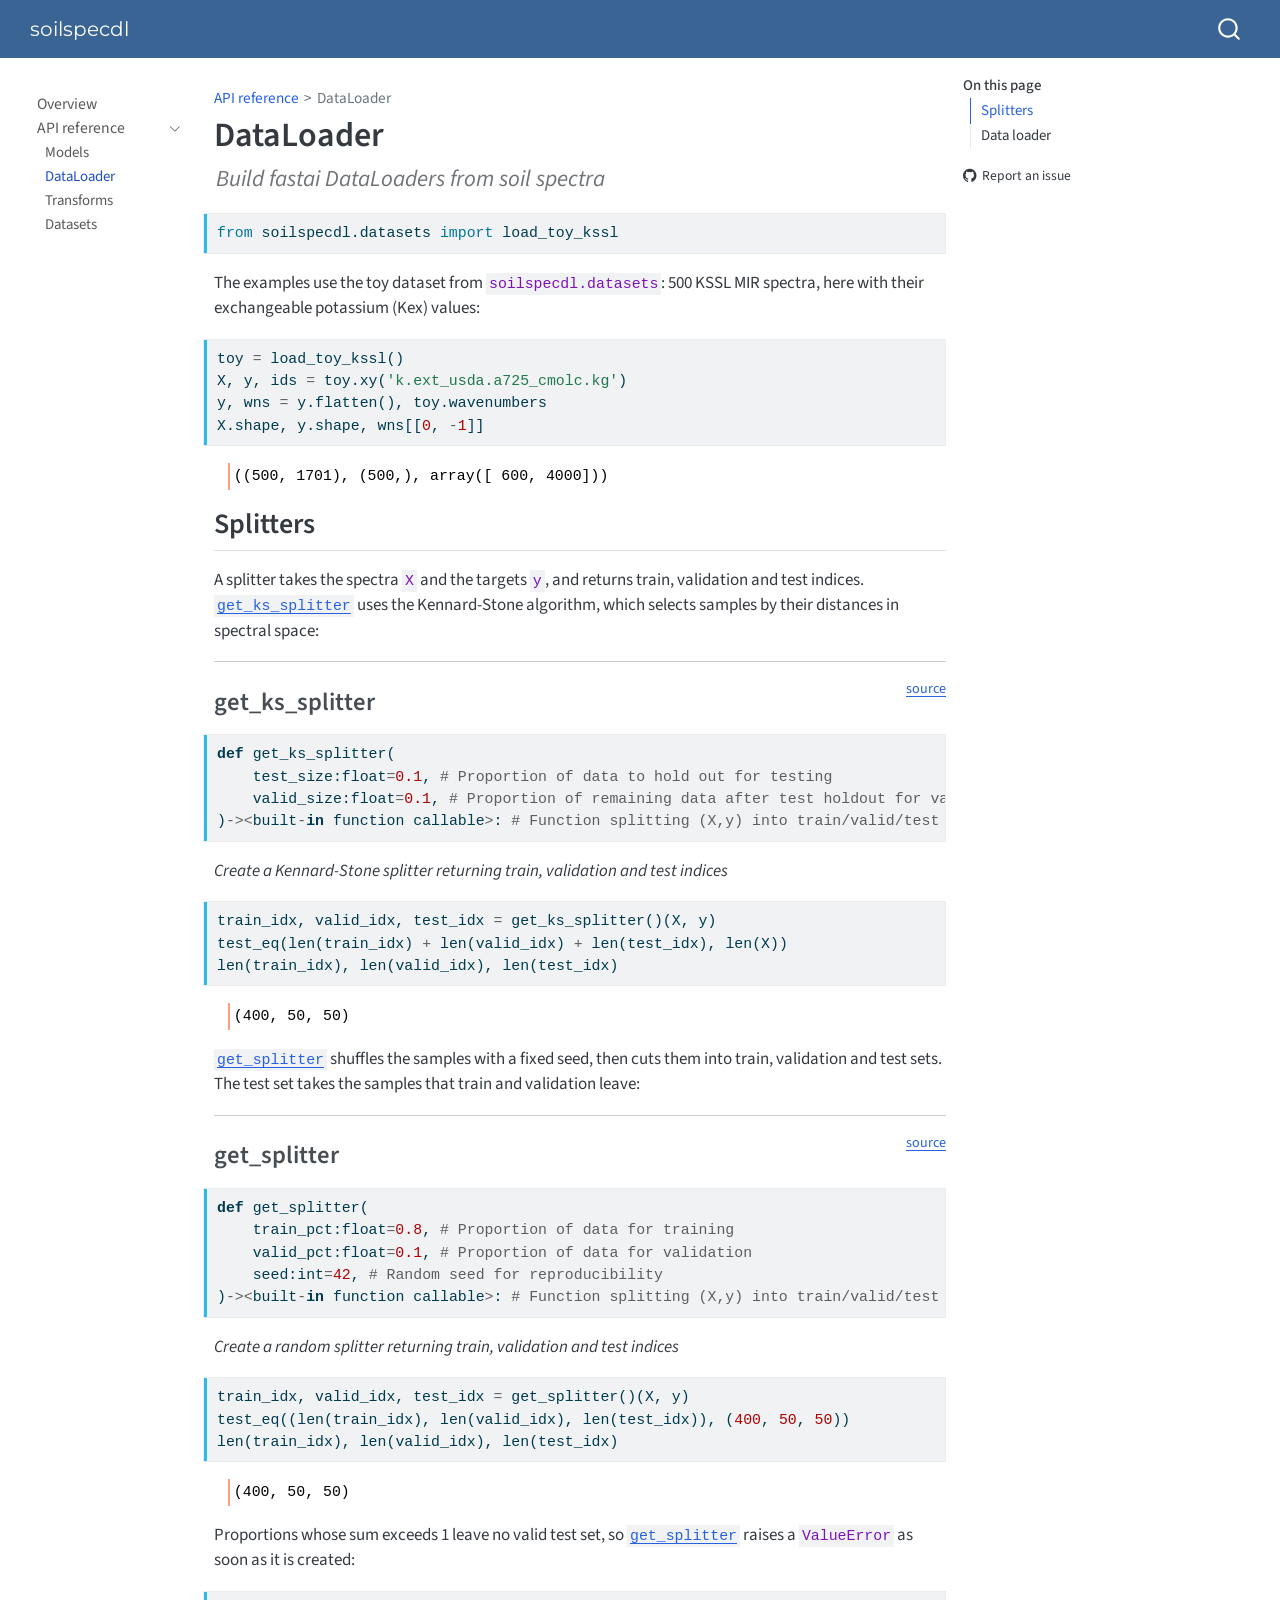
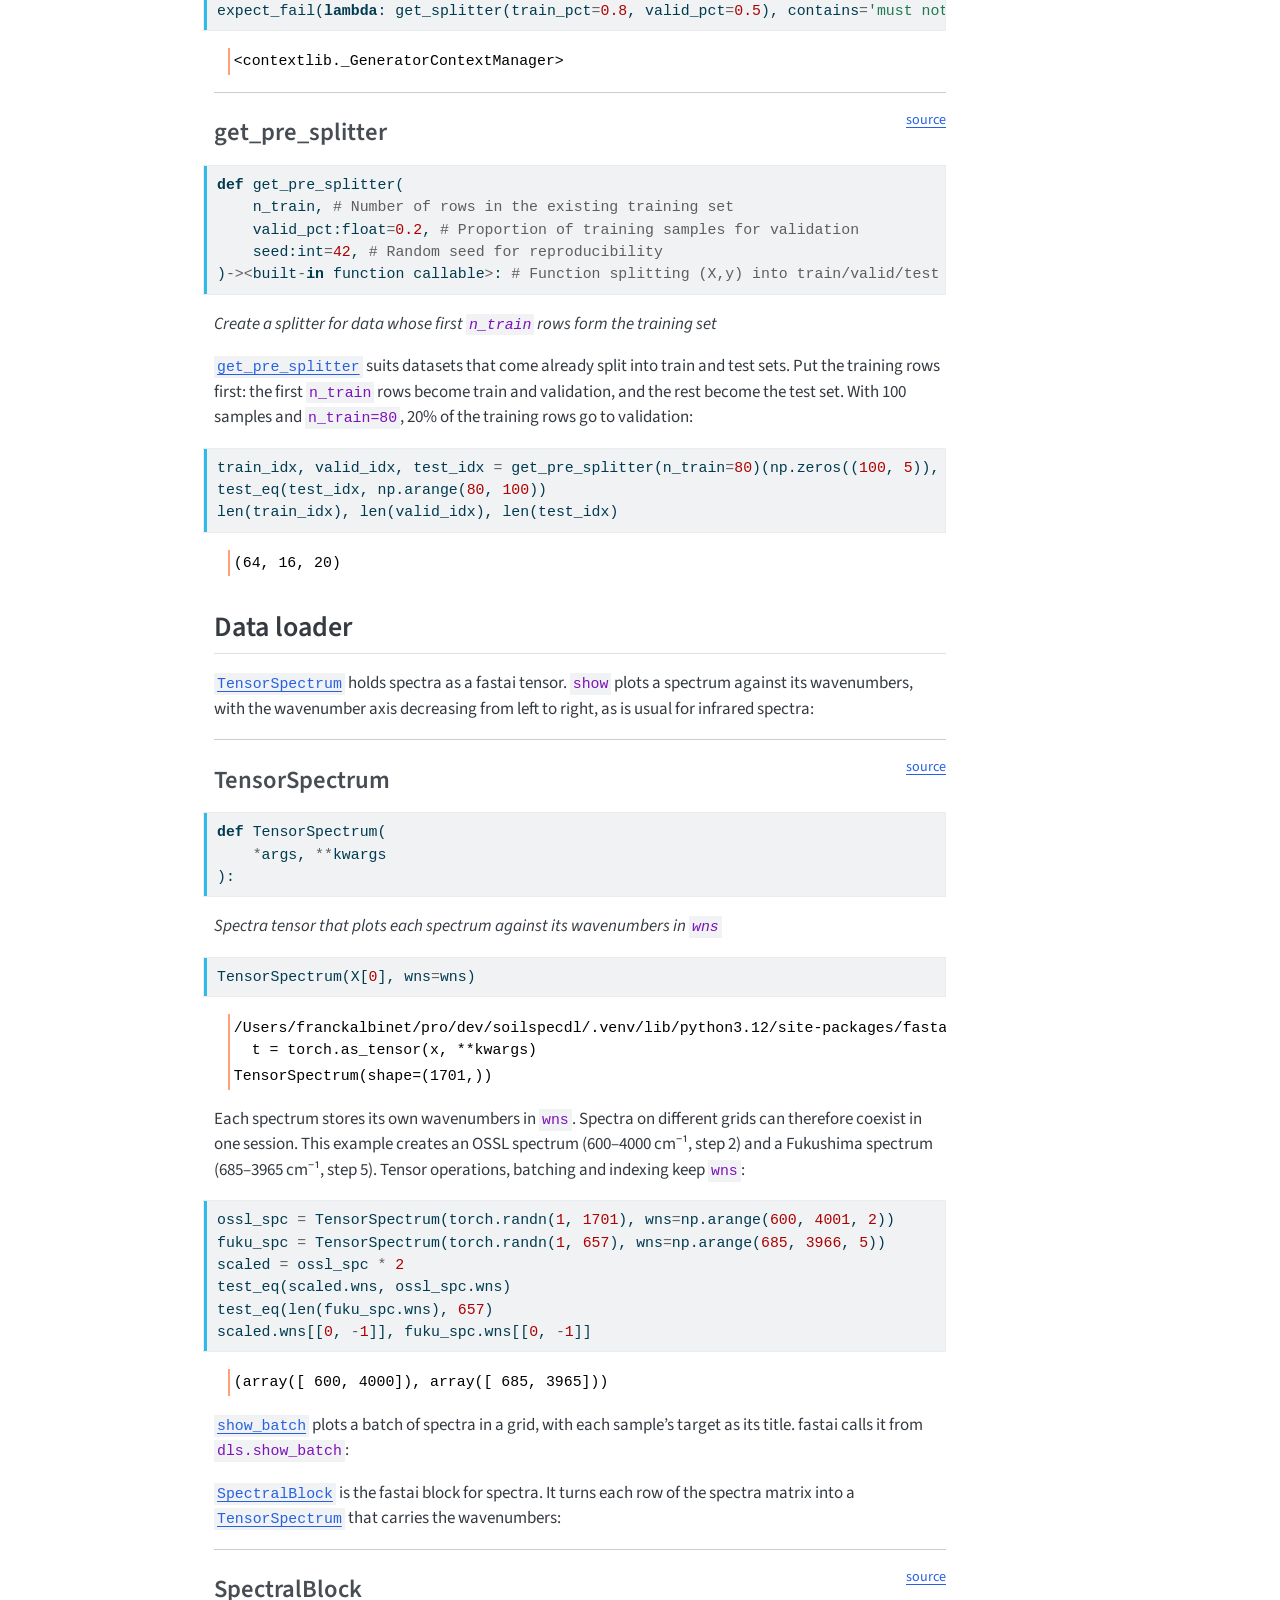
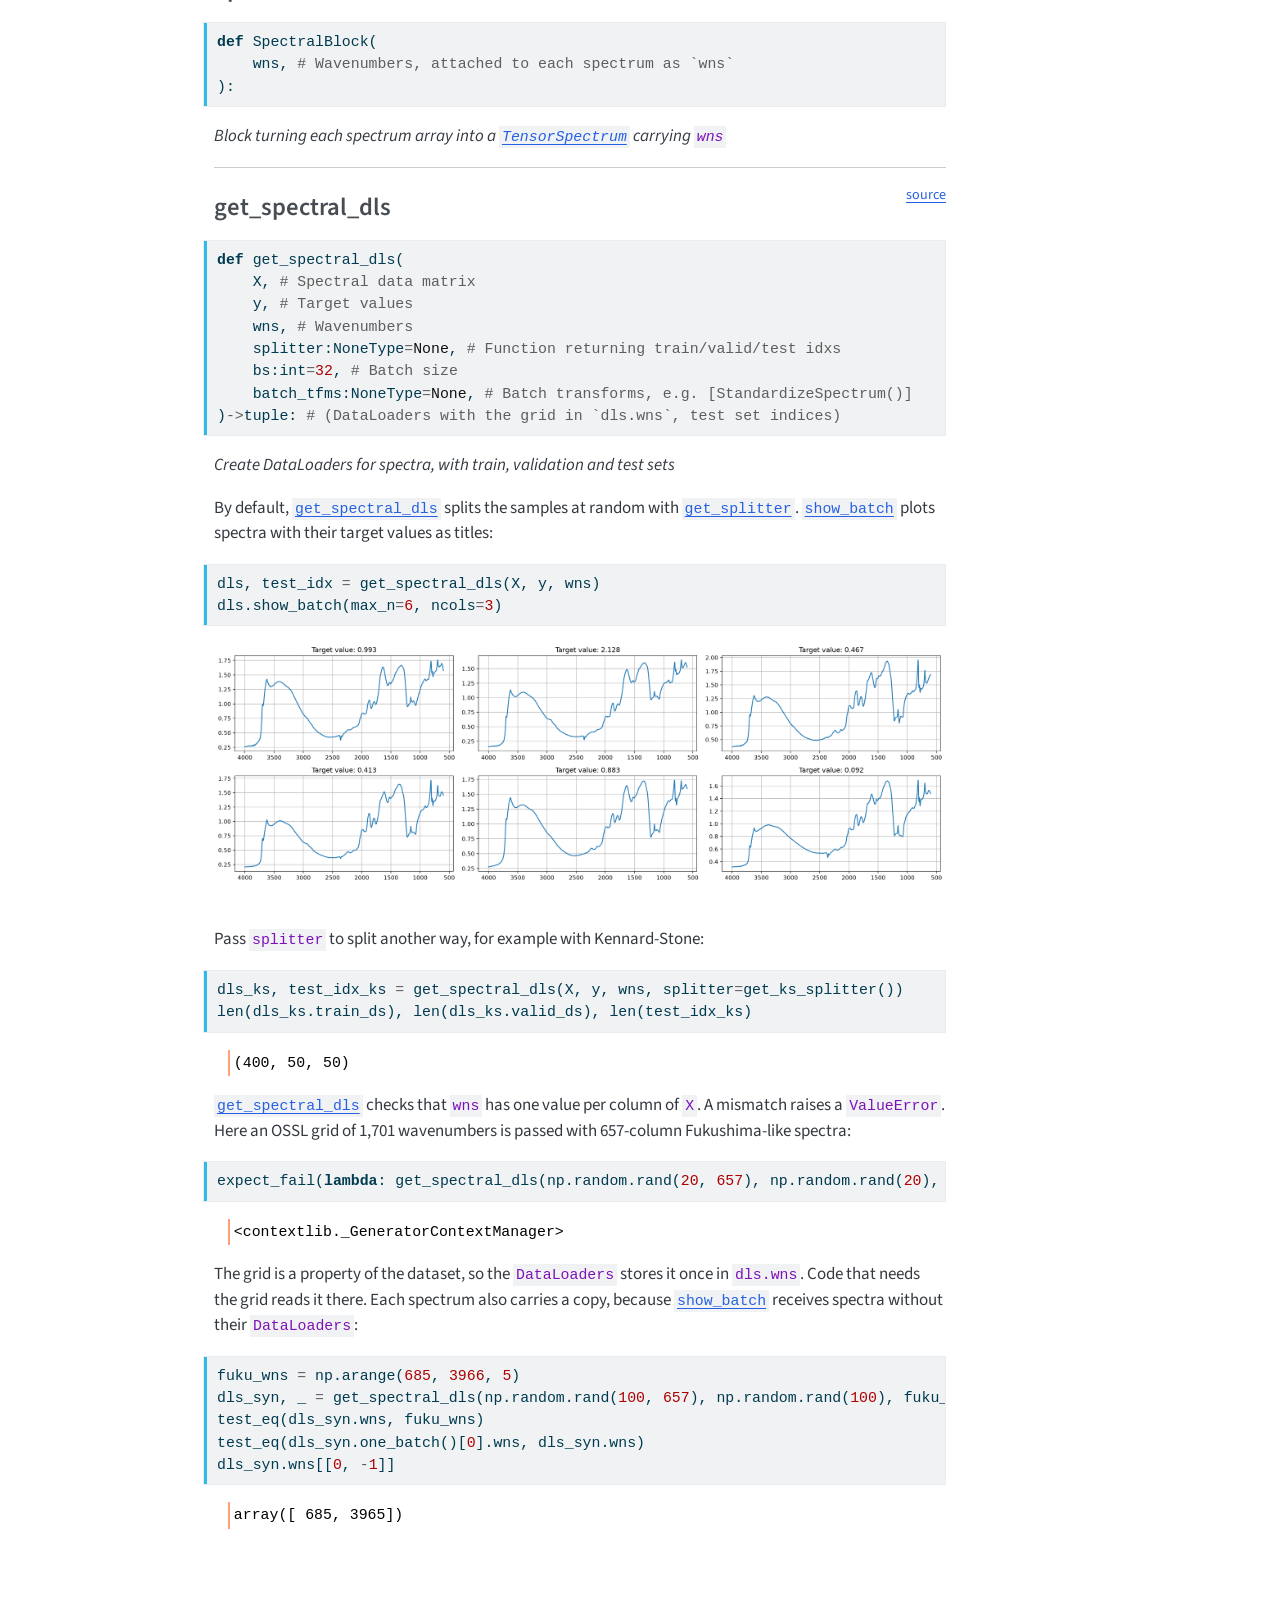
==== dataloader.html @ f3a17e27 "deploy: b15bf90da87a741c156c174c101954d7b5035fcc" ====
<!DOCTYPE html>
<html xmlns="http://www.w3.org/1999/xhtml" lang="en" xml:lang="en"><head>

<meta charset="utf-8">
<meta name="generator" content="quarto-1.10.18">

<meta name="viewport" content="width=device-width, initial-scale=1.0, user-scalable=yes">

<meta name="description" content="Build fastai DataLoaders from soil spectra">

<title>DataLoader – soilspecdl</title>
<style>
/* Default styles provided by pandoc.
** See https://pandoc.org/MANUAL.html#variables-for-html for config info.
*/
span.smallcaps{font-variant: small-caps;}
div.columns{display: flex; gap: 1.5em;}
div.column{flex: auto;}
@media screen {
div.columns{gap: min(4vw, 1.5em);}
div.column{overflow-x: auto;}
}
div.hanging-indent{margin-left: 1.5em; text-indent: -1.5em;}
ul.task-list{list-style: none;}
ul.task-list li input[type="checkbox"] {
  width: 0.8em;
  margin: 0 0.8em 0.2em -1em; /* quarto-specific, see https://github.com/quarto-dev/quarto-cli/issues/4556 */ 
  vertical-align: middle;
}
/* CSS for syntax highlighting */
html { -webkit-text-size-adjust: 100%; }
pre > code.sourceCode { white-space: pre; position: relative; }
pre > code.sourceCode > span { display: inline-block; line-height: 1.25; }
pre > code.sourceCode > span:empty { height: 1.2em; }
.sourceCode { overflow: visible; }
code.sourceCode > span { color: inherit; text-decoration: inherit; }
div.sourceCode { margin: 1em 0; }
pre.sourceCode { margin: 0; }
@media screen {
div.sourceCode { overflow: auto; }
}
@media print {
pre > code.sourceCode { white-space: pre-wrap; }
pre > code.sourceCode > span { text-indent: -5em; padding-left: 5em; }
}
pre.numberSource code
  { counter-reset: source-line 0; }
pre.numberSource code > span
  { position: relative; left: -4em; counter-increment: source-line; }
pre.numberSource code > span > a:first-child::before
  { content: counter(source-line);
    position: relative; left: -1em; text-align: right; vertical-align: baseline;
    border: none; display: inline-block;
    -webkit-touch-callout: none; -webkit-user-select: none;
    -khtml-user-select: none; -moz-user-select: none;
    -ms-user-select: none; user-select: none;
    padding: 0 4px; width: 4em;
  }
pre.numberSource { margin-left: 3em;  padding-left: 4px; }
div.sourceCode
  {   }
@media screen {
pre > code.sourceCode > span > a:first-child::before { text-decoration: underline; }
}
</style>


<script src="site_libs/quarto-nav/quarto-nav.js"></script>
<script src="site_libs/quarto-nav/headroom.min.js"></script>
<script src="site_libs/clipboard/clipboard.min.js"></script>
<script src="site_libs/quarto-search/autocomplete.umd.js"></script>
<script src="site_libs/quarto-search/fuse.min.js"></script>
<script src="site_libs/quarto-search/quarto-search.js"></script>
<meta name="quarto:offset" content="./">
<script src="site_libs/quarto-html/quarto.js" type="module"></script>
<script src="site_libs/quarto-html/tabsets/tabsets.js" type="module"></script>
<script src="site_libs/quarto-html/popper.min.js"></script>
<script src="site_libs/quarto-html/tippy.umd.min.js"></script>
<script src="site_libs/quarto-html/anchor.min.js"></script>
<link href="site_libs/quarto-html/tippy.css" rel="stylesheet">
<link href="site_libs/quarto-html/quarto-syntax-highlighting-64a204ab8560d761af7679ceaba22944.css" rel="stylesheet" id="quarto-text-highlighting-styles">
<script src="site_libs/bootstrap/bootstrap.min.js"></script>
<link href="site_libs/bootstrap/bootstrap-icons.css" rel="stylesheet">
<link href="site_libs/bootstrap/bootstrap-cbed26e0df856eae0d97ab8ae9893fbb.min.css" rel="stylesheet" append-hash="true" id="quarto-bootstrap" data-mode="light">
<script id="quarto-search-options" type="application/json">{
  "location": "navbar",
  "copy-button": false,
  "collapse-after": 3,
  "panel-placement": "end",
  "type": "overlay",
  "limit": 50,
  "keyboard-shortcut": [
    "f",
    "/",
    "s"
  ],
  "show-item-context": false,
  "language": {
    "search-no-results-text": "No results",
    "search-matching-documents-text": "matching documents",
    "search-copy-link-title": "Copy link to search",
    "search-hide-matches-text": "Hide additional matches",
    "search-more-match-text": "more match in this document",
    "search-more-matches-text": "more matches in this document",
    "search-clear-button-title": "Clear",
    "search-text-placeholder": "",
    "search-detached-cancel-button-title": "Cancel",
    "search-submit-button-title": "Submit",
    "search-label": "Search"
  }
}</script>


<link rel="stylesheet" href="styles.css">
<meta property="og:title" content="DataLoader – soilspecdl">
<meta property="og:description" content="Build fastai DataLoaders from soil spectra">
<meta property="og:image" content="https://franckalbinet.github.io/soilspecdl/01_dataloader_files/figure-html/cell-17-output-1.png">
<meta property="og:site_name" content="soilspecdl">
<meta property="og:image:height" content="1179">
<meta property="og:image:width" content="3576">
<meta name="twitter:title" content="DataLoader – soilspecdl">
<meta name="twitter:description" content="Build fastai DataLoaders from soil spectra">
<meta name="twitter:image" content="https://franckalbinet.github.io/soilspecdl/01_dataloader_files/figure-html/cell-17-output-1.png">
<meta name="twitter:image-height" content="1179">
<meta name="twitter:image-width" content="3576">
<meta name="twitter:card" content="summary_large_image">
</head>

<body class="nav-sidebar floating nav-fixed quarto-light">

<div id="quarto-search-results"></div>
  <header id="quarto-header" class="headroom fixed-top">
    <nav class="navbar navbar-expand-lg " data-bs-theme="dark">
      <div class="navbar-container container-fluid">
      <div class="navbar-brand-container mx-auto">
    <a class="navbar-brand" href="./index.html">
    <span class="navbar-title">soilspecdl</span>
    </a>
  </div>
        <div class="quarto-navbar-tools tools-end">
</div>
          <div id="quarto-search" class="" title="Search"></div>
      </div> <!-- /container-fluid -->
    </nav>
  <nav class="quarto-secondary-nav">
    <div class="container-fluid d-flex">
      <button type="button" class="quarto-btn-toggle btn" data-bs-toggle="collapse" role="button" data-bs-target=".quarto-sidebar-collapse-item" aria-controls="quarto-sidebar" aria-expanded="false" aria-label="Toggle sidebar navigation" onclick="if (window.quartoToggleHeadroom) { window.quartoToggleHeadroom(); }">
        <i class="bi bi-layout-text-sidebar-reverse"></i>
      </button>
        <nav class="quarto-page-breadcrumbs" aria-label="breadcrumb"><ol class="breadcrumb"><li class="breadcrumb-item"><a href="./models.html">API reference</a></li><li class="breadcrumb-item"><a href="./dataloader.html">DataLoader</a></li></ol></nav>
        <a class="flex-grow-1" role="navigation" data-bs-toggle="collapse" data-bs-target=".quarto-sidebar-collapse-item" aria-controls="quarto-sidebar" aria-expanded="false" aria-label="Toggle sidebar navigation" onclick="if (window.quartoToggleHeadroom) { window.quartoToggleHeadroom(); }">      
        </a>
    </div>
  </nav>
</header>
<!-- content -->
<div id="quarto-content" class="quarto-container page-columns page-rows-contents page-layout-article page-navbar">
<!-- sidebar -->
  <nav id="quarto-sidebar" class="sidebar collapse collapse-horizontal quarto-sidebar-collapse-item sidebar-navigation floating overflow-auto">
    <div class="sidebar-menu-container"> 
    <ul class="list-unstyled mt-1">
        <li class="sidebar-item">
  <div class="sidebar-item-container"> 
  <a href="./index.html" class="sidebar-item-text sidebar-link">
 <span class="menu-text">Overview</span></a>
  </div>
</li>
        <li class="sidebar-item sidebar-item-section">
      <div class="sidebar-item-container"> 
            <a class="sidebar-item-text sidebar-link text-start" data-bs-toggle="collapse" data-bs-target="#quarto-sidebar-section-1" role="navigation" aria-expanded="true">
 <span class="menu-text">API reference</span></a>
          <a class="sidebar-item-toggle text-start" data-bs-toggle="collapse" data-bs-target="#quarto-sidebar-section-1" role="navigation" aria-expanded="true" aria-label="Toggle section">
            <i class="bi bi-chevron-right ms-2"></i>
          </a> 
      </div>
      <ul id="quarto-sidebar-section-1" class="collapse list-unstyled sidebar-section depth1 show">  
          <li class="sidebar-item">
  <div class="sidebar-item-container"> 
  <a href="./models.html" class="sidebar-item-text sidebar-link">
 <span class="menu-text">Models</span></a>
  </div>
</li>
          <li class="sidebar-item">
  <div class="sidebar-item-container"> 
  <a href="./dataloader.html" class="sidebar-item-text sidebar-link active">
 <span class="menu-text">DataLoader</span></a>
  </div>
</li>
          <li class="sidebar-item">
  <div class="sidebar-item-container"> 
  <a href="./transforms.html" class="sidebar-item-text sidebar-link">
 <span class="menu-text">Transforms</span></a>
  </div>
</li>
          <li class="sidebar-item">
  <div class="sidebar-item-container"> 
  <a href="./datasets.html" class="sidebar-item-text sidebar-link">
 <span class="menu-text">Datasets</span></a>
  </div>
</li>
      </ul>
  </li>
    </ul>
    </div>
</nav>
<div id="quarto-sidebar-glass" class="quarto-sidebar-collapse-item" data-bs-toggle="collapse" data-bs-target=".quarto-sidebar-collapse-item"></div>
<!-- margin-sidebar -->
    <div id="quarto-margin-sidebar" class="sidebar margin-sidebar">
        <nav id="TOC" role="doc-toc" class="toc-active">
    <h2 id="toc-title">On this page</h2>
   
  <ul>
  <li><a href="#splitters" id="toc-splitters" class="nav-link active" data-scroll-target="#splitters">Splitters</a></li>
  <li><a href="#data-loader" id="toc-data-loader" class="nav-link" data-scroll-target="#data-loader">Data loader</a></li>
  </ul>
<div class="toc-actions"><ul><li><a href="https://github.com/franckalbinet/soilspecdl/issues/new" class="toc-action"><i class="bi bi-github"></i>Report an issue</a></li></ul></div></nav>
    </div>
<!-- main -->
<main class="content" id="quarto-document-content">

<header id="title-block-header" class="quarto-title-block default"><nav class="quarto-page-breadcrumbs quarto-title-breadcrumbs d-none d-lg-block" aria-label="breadcrumb"><ol class="breadcrumb"><li class="breadcrumb-item"><a href="./models.html">API reference</a></li><li class="breadcrumb-item"><a href="./dataloader.html">DataLoader</a></li></ol></nav>
<div class="quarto-title">
<h1 class="title">DataLoader</h1>
</div>

<div>
  <div class="description">
    Build fastai DataLoaders from soil spectra
  </div>
</div>


<div class="quarto-title-meta">

    
  
    
  </div>
  


</header>


<!-- WARNING: THIS FILE WAS AUTOGENERATED! DO NOT EDIT! -->
<div id="b61fac99" class="cell" data-quarto-private-1="{&quot;key&quot;:&quot;execution&quot;,&quot;value&quot;:{&quot;iopub.execute_input&quot;:&quot;2026-10-02T19:47:17.245814+00:00&quot;,&quot;shell.execute_reply&quot;:&quot;2026-10-02T19:47:17.248089+00:00&quot;,&quot;total&quot;:0.0022783999999944626}}" data-execution_count="2">
<div class="code-copy-outer-scaffold"><div class="sourceCode cell-code" id="cb1"><pre class="sourceCode python code-with-copy"><code class="sourceCode python"><span id="cb1-1"><a href="#cb1-1" aria-hidden="true" tabindex="-1"></a><span class="im">from</span> soilspecdl.datasets <span class="im">import</span> load_toy_kssl</span></code></pre></div><button title="Copy to Clipboard" class="code-copy-button"><i class="bi"></i></button></div>
</div>
<p>The examples use the toy dataset from <code>soilspecdl.datasets</code>: 500 KSSL MIR spectra, here with their exchangeable potassium (Kex) values:</p>
<div id="8348a6ec" class="cell">
<div class="code-copy-outer-scaffold"><div class="sourceCode cell-code" id="cb2"><pre class="sourceCode python code-with-copy"><code class="sourceCode python"><span id="cb2-1"><a href="#cb2-1" aria-hidden="true" tabindex="-1"></a>toy <span class="op">=</span> load_toy_kssl()</span>
<span id="cb2-2"><a href="#cb2-2" aria-hidden="true" tabindex="-1"></a>X, y, ids <span class="op">=</span> toy.xy(<span class="st">'k.ext_usda.a725_cmolc.kg'</span>)</span>
<span id="cb2-3"><a href="#cb2-3" aria-hidden="true" tabindex="-1"></a>y, wns <span class="op">=</span> y.flatten(), toy.wavenumbers</span>
<span id="cb2-4"><a href="#cb2-4" aria-hidden="true" tabindex="-1"></a>X.shape, y.shape, wns[[<span class="dv">0</span>, <span class="op">-</span><span class="dv">1</span>]]</span></code></pre></div><button title="Copy to Clipboard" class="code-copy-button"><i class="bi"></i></button></div>
<div class="cell-output cell-output-display">
<pre><code>((500, 1701), (500,), array([ 600, 4000]))</code></pre>
</div>
</div>
<section id="splitters" class="level2">
<h2 class="anchored" data-anchor-id="splitters">Splitters</h2>
<p>A splitter takes the spectra <code>X</code> and the targets <code>y</code>, and returns train, validation and test indices. <a href="https://franckalbinet.github.io/soilspecdl/dataloader.html#get_ks_splitter"><code>get_ks_splitter</code></a> uses the Kennard-Stone algorithm, which selects samples by their distances in spectral space:</p>
<div id="f8ad1644" class="cell" data-quarto-private-1="{&quot;key&quot;:&quot;execution&quot;,&quot;value&quot;:{&quot;iopub.execute_input&quot;:&quot;2026-10-02T19:47:17.249373+00:00&quot;,&quot;shell.execute_reply&quot;:&quot;2026-10-02T19:47:17.322665+00:00&quot;,&quot;total&quot;:0.07329510900001424}}" data-execution_count="4">
<hr>
<p><a href="https://github.com/franckalbinet/soilspecdl/blob/main/soilspecdl/dataloader.py#L25" target="_blank" style="float:right; font-size:smaller">source</a></p>
<section id="get_ks_splitter" class="level3">
<h3 class="anchored" data-anchor-id="get_ks_splitter">get_ks_splitter</h3>
<div class="code-copy-outer-scaffold"><div class="sourceCode" id="cb4"><pre class="sourceCode python code-with-copy"><code class="sourceCode python"><span id="cb4-1"><a href="#cb4-1" aria-hidden="true" tabindex="-1"></a><span class="kw">def</span> get_ks_splitter(</span>
<span id="cb4-2"><a href="#cb4-2" aria-hidden="true" tabindex="-1"></a>    test_size:<span class="bu">float</span><span class="op">=</span><span class="fl">0.1</span>, <span class="co"># Proportion of data to hold out for testing</span></span>
<span id="cb4-3"><a href="#cb4-3" aria-hidden="true" tabindex="-1"></a>    valid_size:<span class="bu">float</span><span class="op">=</span><span class="fl">0.1</span>, <span class="co"># Proportion of remaining data after test holdout for validation</span></span>
<span id="cb4-4"><a href="#cb4-4" aria-hidden="true" tabindex="-1"></a>)<span class="op">-&gt;&lt;</span>built<span class="op">-</span><span class="kw">in</span> function <span class="bu">callable</span><span class="op">&gt;</span>: <span class="co"># Function splitting (X,y) into train/valid/test idxs</span></span></code></pre></div><button title="Copy to Clipboard" class="code-copy-button"><i class="bi"></i></button></div>
<p><em>Create a Kennard-Stone splitter returning train, validation and test indices</em></p>
</section>
</div>
<div id="2b3cc9ad" class="cell">
<div class="code-copy-outer-scaffold"><div class="sourceCode cell-code" id="cb5"><pre class="sourceCode python code-with-copy"><code class="sourceCode python"><span id="cb5-1"><a href="#cb5-1" aria-hidden="true" tabindex="-1"></a>train_idx, valid_idx, test_idx <span class="op">=</span> get_ks_splitter()(X, y)</span>
<span id="cb5-2"><a href="#cb5-2" aria-hidden="true" tabindex="-1"></a>test_eq(<span class="bu">len</span>(train_idx) <span class="op">+</span> <span class="bu">len</span>(valid_idx) <span class="op">+</span> <span class="bu">len</span>(test_idx), <span class="bu">len</span>(X))</span>
<span id="cb5-3"><a href="#cb5-3" aria-hidden="true" tabindex="-1"></a><span class="bu">len</span>(train_idx), <span class="bu">len</span>(valid_idx), <span class="bu">len</span>(test_idx)</span></code></pre></div><button title="Copy to Clipboard" class="code-copy-button"><i class="bi"></i></button></div>
<div class="cell-output cell-output-display">
<pre><code>(400, 50, 50)</code></pre>
</div>
</div>
<p><a href="https://franckalbinet.github.io/soilspecdl/dataloader.html#get_splitter"><code>get_splitter</code></a> shuffles the samples with a fixed seed, then cuts them into train, validation and test sets. The test set takes the samples that train and validation leave:</p>
<div id="f0ca30b3" class="cell" data-quarto-private-1="{&quot;key&quot;:&quot;execution&quot;,&quot;value&quot;:{&quot;iopub.execute_input&quot;:&quot;2026-10-02T19:47:17.323844+00:00&quot;,&quot;shell.execute_reply&quot;:&quot;2026-10-02T19:47:17.325860+00:00&quot;,&quot;total&quot;:0.0020189399999992474}}" data-execution_count="6">
<hr>
<p><a href="https://github.com/franckalbinet/soilspecdl/blob/main/soilspecdl/dataloader.py#L37" target="_blank" style="float:right; font-size:smaller">source</a></p>
<section id="get_splitter" class="level3">
<h3 class="anchored" data-anchor-id="get_splitter">get_splitter</h3>
<div class="code-copy-outer-scaffold"><div class="sourceCode" id="cb7"><pre class="sourceCode python code-with-copy"><code class="sourceCode python"><span id="cb7-1"><a href="#cb7-1" aria-hidden="true" tabindex="-1"></a><span class="kw">def</span> get_splitter(</span>
<span id="cb7-2"><a href="#cb7-2" aria-hidden="true" tabindex="-1"></a>    train_pct:<span class="bu">float</span><span class="op">=</span><span class="fl">0.8</span>, <span class="co"># Proportion of data for training</span></span>
<span id="cb7-3"><a href="#cb7-3" aria-hidden="true" tabindex="-1"></a>    valid_pct:<span class="bu">float</span><span class="op">=</span><span class="fl">0.1</span>, <span class="co"># Proportion of data for validation</span></span>
<span id="cb7-4"><a href="#cb7-4" aria-hidden="true" tabindex="-1"></a>    seed:<span class="bu">int</span><span class="op">=</span><span class="dv">42</span>, <span class="co"># Random seed for reproducibility</span></span>
<span id="cb7-5"><a href="#cb7-5" aria-hidden="true" tabindex="-1"></a>)<span class="op">-&gt;&lt;</span>built<span class="op">-</span><span class="kw">in</span> function <span class="bu">callable</span><span class="op">&gt;</span>: <span class="co"># Function splitting (X,y) into train/valid/test idxs</span></span></code></pre></div><button title="Copy to Clipboard" class="code-copy-button"><i class="bi"></i></button></div>
<p><em>Create a random splitter returning train, validation and test indices</em></p>
</section>
</div>
<div id="0d1d3e41" class="cell">
<div class="code-copy-outer-scaffold"><div class="sourceCode cell-code" id="cb8"><pre class="sourceCode python code-with-copy"><code class="sourceCode python"><span id="cb8-1"><a href="#cb8-1" aria-hidden="true" tabindex="-1"></a>train_idx, valid_idx, test_idx <span class="op">=</span> get_splitter()(X, y)</span>
<span id="cb8-2"><a href="#cb8-2" aria-hidden="true" tabindex="-1"></a>test_eq((<span class="bu">len</span>(train_idx), <span class="bu">len</span>(valid_idx), <span class="bu">len</span>(test_idx)), (<span class="dv">400</span>, <span class="dv">50</span>, <span class="dv">50</span>))</span>
<span id="cb8-3"><a href="#cb8-3" aria-hidden="true" tabindex="-1"></a><span class="bu">len</span>(train_idx), <span class="bu">len</span>(valid_idx), <span class="bu">len</span>(test_idx)</span></code></pre></div><button title="Copy to Clipboard" class="code-copy-button"><i class="bi"></i></button></div>
<div class="cell-output cell-output-display">
<pre><code>(400, 50, 50)</code></pre>
</div>
</div>
<p>Proportions whose sum exceeds 1 leave no valid test set, so <a href="https://franckalbinet.github.io/soilspecdl/dataloader.html#get_splitter"><code>get_splitter</code></a> raises a <code>ValueError</code> as soon as it is created:</p>
<div id="3a8bf67a" class="cell">
<div class="code-copy-outer-scaffold"><div class="sourceCode cell-code" id="cb10"><pre class="sourceCode python code-with-copy"><code class="sourceCode python"><span id="cb10-1"><a href="#cb10-1" aria-hidden="true" tabindex="-1"></a>expect_fail(<span class="kw">lambda</span>: get_splitter(train_pct<span class="op">=</span><span class="fl">0.8</span>, valid_pct<span class="op">=</span><span class="fl">0.5</span>), contains<span class="op">=</span><span class="st">'must not exceed 1'</span>)</span></code></pre></div><button title="Copy to Clipboard" class="code-copy-button"><i class="bi"></i></button></div>
<div class="cell-output cell-output-display">
<pre><code>&lt;contextlib._GeneratorContextManager&gt;</code></pre>
</div>
</div>
<div id="c874d87a" class="cell" data-quarto-private-1="{&quot;key&quot;:&quot;execution&quot;,&quot;value&quot;:{&quot;iopub.execute_input&quot;:&quot;2026-10-02T19:47:17.326923+00:00&quot;,&quot;shell.execute_reply&quot;:&quot;2026-10-02T19:47:17.328880+00:00&quot;,&quot;total&quot;:0.0019597520000047552}}" data-execution_count="8">
<hr>
<p><a href="https://github.com/franckalbinet/soilspecdl/blob/main/soilspecdl/dataloader.py#L57" target="_blank" style="float:right; font-size:smaller">source</a></p>
<section id="get_pre_splitter" class="level3">
<h3 class="anchored" data-anchor-id="get_pre_splitter">get_pre_splitter</h3>
<div class="code-copy-outer-scaffold"><div class="sourceCode" id="cb12"><pre class="sourceCode python code-with-copy"><code class="sourceCode python"><span id="cb12-1"><a href="#cb12-1" aria-hidden="true" tabindex="-1"></a><span class="kw">def</span> get_pre_splitter(</span>
<span id="cb12-2"><a href="#cb12-2" aria-hidden="true" tabindex="-1"></a>    n_train, <span class="co"># Number of rows in the existing training set</span></span>
<span id="cb12-3"><a href="#cb12-3" aria-hidden="true" tabindex="-1"></a>    valid_pct:<span class="bu">float</span><span class="op">=</span><span class="fl">0.2</span>, <span class="co"># Proportion of training samples for validation</span></span>
<span id="cb12-4"><a href="#cb12-4" aria-hidden="true" tabindex="-1"></a>    seed:<span class="bu">int</span><span class="op">=</span><span class="dv">42</span>, <span class="co"># Random seed for reproducibility</span></span>
<span id="cb12-5"><a href="#cb12-5" aria-hidden="true" tabindex="-1"></a>)<span class="op">-&gt;&lt;</span>built<span class="op">-</span><span class="kw">in</span> function <span class="bu">callable</span><span class="op">&gt;</span>: <span class="co"># Function splitting (X,y) into train/valid/test idxs</span></span></code></pre></div><button title="Copy to Clipboard" class="code-copy-button"><i class="bi"></i></button></div>
<p><em>Create a splitter for data whose first <code>n_train</code> rows form the training set</em></p>
</section>
</div>
<p><a href="https://franckalbinet.github.io/soilspecdl/dataloader.html#get_pre_splitter"><code>get_pre_splitter</code></a> suits datasets that come already split into train and test sets. Put the training rows first: the first <code>n_train</code> rows become train and validation, and the rest become the test set. With 100 samples and <code>n_train=80</code>, 20% of the training rows go to validation:</p>
<div id="29d53e9a" class="cell">
<div class="code-copy-outer-scaffold"><div class="sourceCode cell-code" id="cb13"><pre class="sourceCode python code-with-copy"><code class="sourceCode python"><span id="cb13-1"><a href="#cb13-1" aria-hidden="true" tabindex="-1"></a>train_idx, valid_idx, test_idx <span class="op">=</span> get_pre_splitter(n_train<span class="op">=</span><span class="dv">80</span>)(np.zeros((<span class="dv">100</span>, <span class="dv">5</span>)), np.zeros(<span class="dv">100</span>))</span>
<span id="cb13-2"><a href="#cb13-2" aria-hidden="true" tabindex="-1"></a>test_eq(test_idx, np.arange(<span class="dv">80</span>, <span class="dv">100</span>))</span>
<span id="cb13-3"><a href="#cb13-3" aria-hidden="true" tabindex="-1"></a><span class="bu">len</span>(train_idx), <span class="bu">len</span>(valid_idx), <span class="bu">len</span>(test_idx)</span></code></pre></div><button title="Copy to Clipboard" class="code-copy-button"><i class="bi"></i></button></div>
<div class="cell-output cell-output-display">
<pre><code>(64, 16, 20)</code></pre>
</div>
</div>
</section>
<section id="data-loader" class="level2">
<h2 class="anchored" data-anchor-id="data-loader">Data loader</h2>
<p><a href="https://franckalbinet.github.io/soilspecdl/dataloader.html#tensorspectrum"><code>TensorSpectrum</code></a> holds spectra as a fastai tensor. <code>show</code> plots a spectrum against its wavenumbers, with the wavenumber axis decreasing from left to right, as is usual for infrared spectra:</p>
<div id="4354f4eb" class="cell" data-quarto-private-1="{&quot;key&quot;:&quot;execution&quot;,&quot;value&quot;:{&quot;iopub.execute_input&quot;:&quot;2026-10-02T19:47:17.330090+00:00&quot;,&quot;shell.execute_reply&quot;:&quot;2026-10-02T19:47:17.331801+00:00&quot;,&quot;total&quot;:0.0017136330000084854}}" data-execution_count="10">
<hr>
<p><a href="https://github.com/franckalbinet/soilspecdl/blob/main/soilspecdl/dataloader.py#L74" target="_blank" style="float:right; font-size:smaller">source</a></p>
<section id="tensorspectrum" class="level3">
<h3 class="anchored" data-anchor-id="tensorspectrum">TensorSpectrum</h3>
<div class="code-copy-outer-scaffold"><div class="sourceCode" id="cb15"><pre class="sourceCode python code-with-copy"><code class="sourceCode python"><span id="cb15-1"><a href="#cb15-1" aria-hidden="true" tabindex="-1"></a><span class="kw">def</span> TensorSpectrum(</span>
<span id="cb15-2"><a href="#cb15-2" aria-hidden="true" tabindex="-1"></a>    <span class="op">*</span>args, <span class="op">**</span>kwargs</span>
<span id="cb15-3"><a href="#cb15-3" aria-hidden="true" tabindex="-1"></a>):</span></code></pre></div><button title="Copy to Clipboard" class="code-copy-button"><i class="bi"></i></button></div>
<p><em>Spectra tensor that plots each spectrum against its wavenumbers in <code>wns</code></em></p>
</section>
</div>
<div id="1d30d379" class="cell">
<div class="code-copy-outer-scaffold"><div class="sourceCode cell-code" id="cb16"><pre class="sourceCode python code-with-copy"><code class="sourceCode python"><span id="cb16-1"><a href="#cb16-1" aria-hidden="true" tabindex="-1"></a>TensorSpectrum(X[<span class="dv">0</span>], wns<span class="op">=</span>wns)</span></code></pre></div><button title="Copy to Clipboard" class="code-copy-button"><i class="bi"></i></button></div>
<div class="cell-output cell-output-stderr">
<pre><code>/Users/franckalbinet/pro/dev/soilspecdl/.venv/lib/python3.12/site-packages/fastai/torch_core.py:140: UserWarning: The given NumPy array is not writable, and PyTorch does not support non-writable tensors. This means writing to this tensor will result in undefined behavior. You may want to copy the array to protect its data or make it writable before converting it to a tensor. This type of warning will be suppressed for the rest of this program. (Triggered internally at /Users/runner/work/pytorch/pytorch/torch/csrc/utils/tensor_numpy.cpp:219.)
  t = torch.as_tensor(x, **kwargs)</code></pre>
</div>
<div class="cell-output cell-output-display">
<pre><code>TensorSpectrum(shape=(1701,))</code></pre>
</div>
</div>
<p>Each spectrum stores its own wavenumbers in <code>wns</code>. Spectra on different grids can therefore coexist in one session. This example creates an OSSL spectrum (600–4000 cm⁻¹, step 2) and a Fukushima spectrum (685–3965 cm⁻¹, step 5). Tensor operations, batching and indexing keep <code>wns</code>:</p>
<div id="8db1536e" class="cell">
<div class="code-copy-outer-scaffold"><div class="sourceCode cell-code" id="cb19"><pre class="sourceCode python code-with-copy"><code class="sourceCode python"><span id="cb19-1"><a href="#cb19-1" aria-hidden="true" tabindex="-1"></a>ossl_spc <span class="op">=</span> TensorSpectrum(torch.randn(<span class="dv">1</span>, <span class="dv">1701</span>), wns<span class="op">=</span>np.arange(<span class="dv">600</span>, <span class="dv">4001</span>, <span class="dv">2</span>))</span>
<span id="cb19-2"><a href="#cb19-2" aria-hidden="true" tabindex="-1"></a>fuku_spc <span class="op">=</span> TensorSpectrum(torch.randn(<span class="dv">1</span>, <span class="dv">657</span>), wns<span class="op">=</span>np.arange(<span class="dv">685</span>, <span class="dv">3966</span>, <span class="dv">5</span>))</span>
<span id="cb19-3"><a href="#cb19-3" aria-hidden="true" tabindex="-1"></a>scaled <span class="op">=</span> ossl_spc <span class="op">*</span> <span class="dv">2</span></span>
<span id="cb19-4"><a href="#cb19-4" aria-hidden="true" tabindex="-1"></a>test_eq(scaled.wns, ossl_spc.wns)</span>
<span id="cb19-5"><a href="#cb19-5" aria-hidden="true" tabindex="-1"></a>test_eq(<span class="bu">len</span>(fuku_spc.wns), <span class="dv">657</span>)</span>
<span id="cb19-6"><a href="#cb19-6" aria-hidden="true" tabindex="-1"></a>scaled.wns[[<span class="dv">0</span>, <span class="op">-</span><span class="dv">1</span>]], fuku_spc.wns[[<span class="dv">0</span>, <span class="op">-</span><span class="dv">1</span>]]</span></code></pre></div><button title="Copy to Clipboard" class="code-copy-button"><i class="bi"></i></button></div>
<div class="cell-output cell-output-display">
<pre><code>(array([ 600, 4000]), array([ 685, 3965]))</code></pre>
</div>
</div>
<p><a href="https://franckalbinet.github.io/soilspecdl/dataloader.html#show_batch"><code>show_batch</code></a> plots a batch of spectra in a grid, with each sample’s target as its title. fastai calls it from <code>dls.show_batch</code>:</p>
<p><a href="https://franckalbinet.github.io/soilspecdl/dataloader.html#spectralblock"><code>SpectralBlock</code></a> is the fastai block for spectra. It turns each row of the spectra matrix into a <a href="https://franckalbinet.github.io/soilspecdl/dataloader.html#tensorspectrum"><code>TensorSpectrum</code></a> that carries the wavenumbers:</p>
<div id="1311c71e" class="cell" data-quarto-private-1="{&quot;key&quot;:&quot;execution&quot;,&quot;value&quot;:{&quot;iopub.execute_input&quot;:&quot;2026-10-02T19:47:17.335148+00:00&quot;,&quot;shell.execute_reply&quot;:&quot;2026-10-02T19:47:17.336696+00:00&quot;,&quot;total&quot;:0.0015500429999804055}}" data-execution_count="14">
<hr>
<p><a href="https://github.com/franckalbinet/soilspecdl/blob/main/soilspecdl/dataloader.py#L110" target="_blank" style="float:right; font-size:smaller">source</a></p>
<section id="spectralblock" class="level3">
<h3 class="anchored" data-anchor-id="spectralblock">SpectralBlock</h3>
<div class="code-copy-outer-scaffold"><div class="sourceCode" id="cb21"><pre class="sourceCode python code-with-copy"><code class="sourceCode python"><span id="cb21-1"><a href="#cb21-1" aria-hidden="true" tabindex="-1"></a><span class="kw">def</span> SpectralBlock(</span>
<span id="cb21-2"><a href="#cb21-2" aria-hidden="true" tabindex="-1"></a>    wns, <span class="co"># Wavenumbers, attached to each spectrum as `wns`</span></span>
<span id="cb21-3"><a href="#cb21-3" aria-hidden="true" tabindex="-1"></a>):</span></code></pre></div><button title="Copy to Clipboard" class="code-copy-button"><i class="bi"></i></button></div>
<p><em>Block turning each spectrum array into a <a href="https://franckalbinet.github.io/soilspecdl/dataloader.html#tensorspectrum"><code>TensorSpectrum</code></a> carrying <code>wns</code></em></p>
</section>
</div>
<div id="d6a16c3e" class="cell" data-quarto-private-1="{&quot;key&quot;:&quot;execution&quot;,&quot;value&quot;:{&quot;iopub.execute_input&quot;:&quot;2026-10-02T19:47:17.337924+00:00&quot;,&quot;shell.execute_reply&quot;:&quot;2026-10-02T19:47:17.340204+00:00&quot;,&quot;total&quot;:0.0022823330000107944}}" data-execution_count="16">
<hr>
<p><a href="https://github.com/franckalbinet/soilspecdl/blob/main/soilspecdl/dataloader.py#L118" target="_blank" style="float:right; font-size:smaller">source</a></p>
<section id="get_spectral_dls" class="level3">
<h3 class="anchored" data-anchor-id="get_spectral_dls">get_spectral_dls</h3>
<div class="code-copy-outer-scaffold"><div class="sourceCode" id="cb22"><pre class="sourceCode python code-with-copy"><code class="sourceCode python"><span id="cb22-1"><a href="#cb22-1" aria-hidden="true" tabindex="-1"></a><span class="kw">def</span> get_spectral_dls(</span>
<span id="cb22-2"><a href="#cb22-2" aria-hidden="true" tabindex="-1"></a>    X, <span class="co"># Spectral data matrix</span></span>
<span id="cb22-3"><a href="#cb22-3" aria-hidden="true" tabindex="-1"></a>    y, <span class="co"># Target values</span></span>
<span id="cb22-4"><a href="#cb22-4" aria-hidden="true" tabindex="-1"></a>    wns, <span class="co"># Wavenumbers</span></span>
<span id="cb22-5"><a href="#cb22-5" aria-hidden="true" tabindex="-1"></a>    splitter:NoneType<span class="op">=</span><span class="va">None</span>, <span class="co"># Function returning train/valid/test idxs</span></span>
<span id="cb22-6"><a href="#cb22-6" aria-hidden="true" tabindex="-1"></a>    bs:<span class="bu">int</span><span class="op">=</span><span class="dv">32</span>, <span class="co"># Batch size</span></span>
<span id="cb22-7"><a href="#cb22-7" aria-hidden="true" tabindex="-1"></a>    batch_tfms:NoneType<span class="op">=</span><span class="va">None</span>, <span class="co"># Batch transforms, e.g. [StandardizeSpectrum()]</span></span>
<span id="cb22-8"><a href="#cb22-8" aria-hidden="true" tabindex="-1"></a>)<span class="op">-&gt;</span><span class="bu">tuple</span>: <span class="co"># (DataLoaders with the grid in `dls.wns`, test set indices)</span></span></code></pre></div><button title="Copy to Clipboard" class="code-copy-button"><i class="bi"></i></button></div>
<p><em>Create DataLoaders for spectra, with train, validation and test sets</em></p>
</section>
</div>
<p>By default, <a href="https://franckalbinet.github.io/soilspecdl/dataloader.html#get_spectral_dls"><code>get_spectral_dls</code></a> splits the samples at random with <a href="https://franckalbinet.github.io/soilspecdl/dataloader.html#get_splitter"><code>get_splitter</code></a>. <a href="https://franckalbinet.github.io/soilspecdl/dataloader.html#show_batch"><code>show_batch</code></a> plots spectra with their target values as titles:</p>
<div id="d3a14fbf" class="cell">
<div class="code-copy-outer-scaffold"><div class="sourceCode cell-code" id="cb23"><pre class="sourceCode python code-with-copy"><code class="sourceCode python"><span id="cb23-1"><a href="#cb23-1" aria-hidden="true" tabindex="-1"></a>dls, test_idx <span class="op">=</span> get_spectral_dls(X, y, wns)</span>
<span id="cb23-2"><a href="#cb23-2" aria-hidden="true" tabindex="-1"></a>dls.show_batch(max_n<span class="op">=</span><span class="dv">6</span>, ncols<span class="op">=</span><span class="dv">3</span>)</span></code></pre></div><button title="Copy to Clipboard" class="code-copy-button"><i class="bi"></i></button></div>
<div class="cell-output cell-output-display">
<div>
<figure class="figure">
<p><img src="01_dataloader_files/figure-html/cell-17-output-1.png" class="img-fluid figure-img"></p>
</figure>
</div>
</div>
</div>
<p>Pass <code>splitter</code> to split another way, for example with Kennard-Stone:</p>
<div id="6ad14d3a" class="cell">
<div class="code-copy-outer-scaffold"><div class="sourceCode cell-code" id="cb24"><pre class="sourceCode python code-with-copy"><code class="sourceCode python"><span id="cb24-1"><a href="#cb24-1" aria-hidden="true" tabindex="-1"></a>dls_ks, test_idx_ks <span class="op">=</span> get_spectral_dls(X, y, wns, splitter<span class="op">=</span>get_ks_splitter())</span>
<span id="cb24-2"><a href="#cb24-2" aria-hidden="true" tabindex="-1"></a><span class="bu">len</span>(dls_ks.train_ds), <span class="bu">len</span>(dls_ks.valid_ds), <span class="bu">len</span>(test_idx_ks)</span></code></pre></div><button title="Copy to Clipboard" class="code-copy-button"><i class="bi"></i></button></div>
<div class="cell-output cell-output-display">
<pre><code>(400, 50, 50)</code></pre>
</div>
</div>
<p><a href="https://franckalbinet.github.io/soilspecdl/dataloader.html#get_spectral_dls"><code>get_spectral_dls</code></a> checks that <code>wns</code> has one value per column of <code>X</code>. A mismatch raises a <code>ValueError</code>. Here an OSSL grid of 1,701 wavenumbers is passed with 657-column Fukushima-like spectra:</p>
<div id="2c5fa5dd" class="cell">
<div class="code-copy-outer-scaffold"><div class="sourceCode cell-code" id="cb26"><pre class="sourceCode python code-with-copy"><code class="sourceCode python"><span id="cb26-1"><a href="#cb26-1" aria-hidden="true" tabindex="-1"></a>expect_fail(<span class="kw">lambda</span>: get_spectral_dls(np.random.rand(<span class="dv">20</span>, <span class="dv">657</span>), np.random.rand(<span class="dv">20</span>), np.arange(<span class="dv">600</span>, <span class="dv">4001</span>, <span class="dv">2</span>)), contains<span class="op">=</span><span class="st">'`wns` has 1701 values'</span>)</span></code></pre></div><button title="Copy to Clipboard" class="code-copy-button"><i class="bi"></i></button></div>
<div class="cell-output cell-output-display">
<pre><code>&lt;contextlib._GeneratorContextManager&gt;</code></pre>
</div>
</div>
<p>The grid is a property of the dataset, so the <code>DataLoaders</code> stores it once in <code>dls.wns</code>. Code that needs the grid reads it there. Each spectrum also carries a copy, because <a href="https://franckalbinet.github.io/soilspecdl/dataloader.html#show_batch"><code>show_batch</code></a> receives spectra without their <code>DataLoaders</code>:</p>
<div id="b9d125be" class="cell">
<div class="code-copy-outer-scaffold"><div class="sourceCode cell-code" id="cb28"><pre class="sourceCode python code-with-copy"><code class="sourceCode python"><span id="cb28-1"><a href="#cb28-1" aria-hidden="true" tabindex="-1"></a>fuku_wns <span class="op">=</span> np.arange(<span class="dv">685</span>, <span class="dv">3966</span>, <span class="dv">5</span>)</span>
<span id="cb28-2"><a href="#cb28-2" aria-hidden="true" tabindex="-1"></a>dls_syn, _ <span class="op">=</span> get_spectral_dls(np.random.rand(<span class="dv">100</span>, <span class="dv">657</span>), np.random.rand(<span class="dv">100</span>), fuku_wns)</span>
<span id="cb28-3"><a href="#cb28-3" aria-hidden="true" tabindex="-1"></a>test_eq(dls_syn.wns, fuku_wns)</span>
<span id="cb28-4"><a href="#cb28-4" aria-hidden="true" tabindex="-1"></a>test_eq(dls_syn.one_batch()[<span class="dv">0</span>].wns, dls_syn.wns)</span>
<span id="cb28-5"><a href="#cb28-5" aria-hidden="true" tabindex="-1"></a>dls_syn.wns[[<span class="dv">0</span>, <span class="op">-</span><span class="dv">1</span>]]</span></code></pre></div><button title="Copy to Clipboard" class="code-copy-button"><i class="bi"></i></button></div>
<div class="cell-output cell-output-display">
<pre><code>array([ 685, 3965])</code></pre>
</div>
</div>


</section>

</main> <!-- /main -->
<script id="quarto-html-after-body" type="application/javascript">
  window.document.addEventListener("DOMContentLoaded", function (event) {
    const icon = "";
    const anchorJS = new window.AnchorJS();
    anchorJS.options = {
      placement: 'right',
      icon: icon
    };
    anchorJS.add('.anchored');
    const isCodeAnnotation = (el) => {
      for (const clz of el.classList) {
        if (clz.startsWith('code-annotation-')) {                     
          return true;
        }
      }
      return false;
    }
    const onCopySuccess = function(e) {
      // button target
      const button = e.trigger;
      // don't keep focus
      button.blur();
      // flash "checked"
      button.classList.add('code-copy-button-checked');
      var currentTitle = button.getAttribute("title");
      button.setAttribute("title", "Copied!");
      let tooltip;
      if (window.bootstrap) {
        button.setAttribute("data-bs-toggle", "tooltip");
        button.setAttribute("data-bs-placement", "left");
        button.setAttribute("data-bs-title", "Copied!");
        tooltip = new bootstrap.Tooltip(button, 
          { trigger: "manual", 
            customClass: "code-copy-button-tooltip",
            offset: [0, -8]});
        tooltip.show();    
      }
      setTimeout(function() {
        if (tooltip) {
          tooltip.hide();
          button.removeAttribute("data-bs-title");
          button.removeAttribute("data-bs-toggle");
          button.removeAttribute("data-bs-placement");
        }
        button.setAttribute("title", currentTitle);
        button.classList.remove('code-copy-button-checked');
      }, 1000);
      // clear code selection
      e.clearSelection();
    }
    const getTextToCopy = function(trigger) {
      const outerScaffold = trigger.parentElement.cloneNode(true);
      const codeEl = outerScaffold.querySelector('code');
      for (const childEl of codeEl.children) {
        if (isCodeAnnotation(childEl)) {
          childEl.remove();
        }
      }
      return codeEl.innerText;
    }
    const clipboard = new window.ClipboardJS('.code-copy-button:not([data-in-quarto-modal])', {
      text: getTextToCopy
    });
    clipboard.on('success', onCopySuccess);
    if (window.document.getElementById('quarto-embedded-source-code-modal')) {
      const clipboardModal = new window.ClipboardJS('.code-copy-button[data-in-quarto-modal]', {
        text: getTextToCopy,
        container: window.document.getElementById('quarto-embedded-source-code-modal')
      });
      clipboardModal.on('success', onCopySuccess);
    }
    const viewSource = window.document.getElementById('quarto-view-source') ||
                       window.document.getElementById('quarto-code-tools-source');
    if (viewSource) {
      const sourceUrl = viewSource.getAttribute("data-quarto-source-url");
      viewSource.addEventListener("click", function(e) {
        if (sourceUrl) {
          // rstudio viewer pane
          if (/\bcapabilities=\b/.test(window.location)) {
            window.open(sourceUrl);
          } else {
            window.location.href = sourceUrl;
          }
        } else {
          const modal = new bootstrap.Modal(document.getElementById('quarto-embedded-source-code-modal'));
          modal.show();
        }
        return false;
      });
    }
    function toggleCodeHandler(show) {
      return function(e) {
        const cellDetails = window.document.querySelectorAll(".cell details.code-fold");
        for (let i=0; i<cellDetails.length; i++) {
          const details = cellDetails[i];
          if (show) {
            details.open = true;
          } else {
            details.removeAttribute("open");
          }
        }
        const cellCodeDivs = window.document.querySelectorAll(".cell div.sourceCode.cell-code");
        const fromCls = show ? "hidden" : "unhidden";
        const toCls = show ? "unhidden" : "hidden";
        for (let i=0; i<cellCodeDivs.length; i++) {
          const codeDiv = cellCodeDivs[i];
          if (codeDiv.classList.contains(fromCls)) {
            codeDiv.classList.remove(fromCls);
            codeDiv.classList.add(toCls);
          } 
        }
        return false;
      }
    }
    const hideAllCode = window.document.getElementById("quarto-hide-all-code");
    if (hideAllCode) {
      hideAllCode.addEventListener("click", toggleCodeHandler(false));
    }
    const showAllCode = window.document.getElementById("quarto-show-all-code");
    if (showAllCode) {
      showAllCode.addEventListener("click", toggleCodeHandler(true));
    }
      var localhostRegex = new RegExp(/^(?:http|https):\/\/localhost\:?[0-9]*\//);
      var mailtoRegex = new RegExp(/^mailto:/);
        var filterRegex = new RegExp("https:\/\/franckalbinet\.github\.io\/soilspecdl");
      var isInternal = (href) => {
          return filterRegex.test(href) || localhostRegex.test(href) || mailtoRegex.test(href);
      }
      // Inspect non-navigation links and adorn them if external
     var links = window.document.querySelectorAll('a[href]:not(.nav-link):not(.navbar-brand):not(.toc-action):not(.sidebar-link):not(.sidebar-item-toggle):not(.pagination-link):not(.no-external):not([aria-hidden]):not(.dropdown-item):not(.quarto-navigation-tool):not(.about-link)');
      for (var i=0; i<links.length; i++) {
        const link = links[i];
        if (!isInternal(link.href)) {
          // undo the damage that might have been done by quarto-nav.js in the case of
          // links that we want to consider external
          if (link.dataset.originalHref !== undefined) {
            link.href = link.dataset.originalHref;
          }
        }
      }
    function tippyHover(el, contentFn, onTriggerFn, onUntriggerFn) {
      const config = {
        allowHTML: true,
        maxWidth: 500,
        delay: 100,
        arrow: false,
        appendTo: function(el) {
            return el.parentElement;
        },
        interactive: true,
        interactiveBorder: 10,
        theme: 'quarto',
        placement: 'bottom-start',
      };
      if (contentFn) {
        config.content = contentFn;
      }
      if (onTriggerFn) {
        config.onTrigger = onTriggerFn;
      }
      if (onUntriggerFn) {
        config.onUntrigger = onUntriggerFn;
      }
      window.tippy(el, config); 
    }
    const noterefs = window.document.querySelectorAll('a[role="doc-noteref"]');
    for (var i=0; i<noterefs.length; i++) {
      const ref = noterefs[i];
      tippyHover(ref, function() {
        // use id or data attribute instead here
        let href = ref.getAttribute('data-footnote-href') || ref.getAttribute('href');
        try { href = new URL(href).hash; } catch {}
        const id = href.replace(/^#\/?/, "");
        const note = window.document.getElementById(id);
        if (note) {
          return note.innerHTML;
        } else {
          return "";
        }
      });
    }
    const xrefs = window.document.querySelectorAll('a.quarto-xref');
    const processXRef = (id, note) => {
      // Strip column container classes
      const stripColumnClz = (el) => {
        el.classList.remove("page-full", "page-columns");
        if (el.children) {
          for (const child of el.children) {
            stripColumnClz(child);
          }
        }
      }
      stripColumnClz(note)
      if (id === null || id.startsWith('sec-')) {
        // Special case sections, only their first couple elements
        const container = document.createElement("div");
        if (note.children && note.children.length > 2) {
          container.appendChild(note.children[0].cloneNode(true));
          for (let i = 1; i < note.children.length; i++) {
            const child = note.children[i];
            if (child.tagName === "P" && child.innerText === "") {
              continue;
            } else {
              container.appendChild(child.cloneNode(true));
              break;
            }
          }
          if (window.Quarto?.typesetMath) {
            window.Quarto.typesetMath(container);
          }
          return container.innerHTML
        } else {
          if (window.Quarto?.typesetMath) {
            window.Quarto.typesetMath(note);
          }
          return note.innerHTML;
        }
      } else {
        // Remove any anchor links if they are present
        const anchorLink = note.querySelector('a.anchorjs-link');
        if (anchorLink) {
          anchorLink.remove();
        }
        if (window.Quarto?.typesetMath) {
          window.Quarto.typesetMath(note);
        }
        if (note.classList.contains("callout")) {
          return note.outerHTML;
        } else {
          return note.innerHTML;
        }
      }
    }
    for (var i=0; i<xrefs.length; i++) {
      const xref = xrefs[i];
      tippyHover(xref, undefined, function(instance) {
        instance.disable();
        let url = xref.getAttribute('href');
        let hash = undefined; 
        if (url.startsWith('#')) {
          hash = url;
        } else {
          try { hash = new URL(url).hash; } catch {}
        }
        if (hash) {
          const id = hash.replace(/^#\/?/, "");
          const note = window.document.getElementById(id);
          if (note !== null) {
            try {
              const html = processXRef(id, note.cloneNode(true));
              instance.setContent(html);
            } finally {
              instance.enable();
              instance.show();
            }
          } else {
            // See if we can fetch this
            fetch(url.split('#')[0])
            .then(res => res.text())
            .then(html => {
              const parser = new DOMParser();
              const htmlDoc = parser.parseFromString(html, "text/html");
              const note = htmlDoc.getElementById(id);
              if (note !== null) {
                const html = processXRef(id, note);
                instance.setContent(html);
              } 
            }).finally(() => {
              instance.enable();
              instance.show();
            });
          }
        } else {
          // See if we can fetch a full url (with no hash to target)
          // This is a special case and we should probably do some content thinning / targeting
          fetch(url)
          .then(res => res.text())
          .then(html => {
            const parser = new DOMParser();
            const htmlDoc = parser.parseFromString(html, "text/html");
            const note = htmlDoc.querySelector('main.content');
            if (note !== null) {
              // This should only happen for chapter cross references
              // (since there is no id in the URL)
              // remove the first header
              if (note.children.length > 0 && note.children[0].tagName === "HEADER") {
                note.children[0].remove();
              }
              const html = processXRef(null, note);
              instance.setContent(html);
            } 
          }).finally(() => {
            instance.enable();
            instance.show();
          });
        }
      }, function(instance) {
      });
    }
        let selectedAnnoteEl;
        const selectorForAnnotation = ( cell, annotation) => {
          let cellAttr = 'data-code-cell="' + cell + '"';
          let lineAttr = 'data-code-annotation="' +  annotation + '"';
          const selector = 'span[' + cellAttr + '][' + lineAttr + ']';
          return selector;
        }
        const selectCodeLines = (annoteEl) => {
          const doc = window.document;
          const targetCell = annoteEl.getAttribute("data-target-cell");
          const targetAnnotation = annoteEl.getAttribute("data-target-annotation");
          const annoteSpan = window.document.querySelector(selectorForAnnotation(targetCell, targetAnnotation));
          const lines = annoteSpan.getAttribute("data-code-lines").split(",");
          const lineIds = lines.map((line) => {
            return targetCell + "-" + line;
          })
          let top = null;
          let height = null;
          let parent = null;
          if (lineIds.length > 0) {
              //compute the position of the single el (top and bottom and make a div)
              const el = window.document.getElementById(lineIds[0]);
              top = el.offsetTop;
              height = el.offsetHeight;
              parent = el.parentElement.parentElement;
            if (lineIds.length > 1) {
              const lastEl = window.document.getElementById(lineIds[lineIds.length - 1]);
              const bottom = lastEl.offsetTop + lastEl.offsetHeight;
              height = bottom - top;
            }
            if (top !== null && height !== null && parent !== null) {
              // cook up a div (if necessary) and position it 
              let div = window.document.getElementById("code-annotation-line-highlight");
              if (div === null) {
                div = window.document.createElement("div");
                div.setAttribute("id", "code-annotation-line-highlight");
                div.style.position = 'absolute';
                parent.appendChild(div);
              }
              div.style.top = top - 2 + "px";
              div.style.height = height + 4 + "px";
              div.style.left = 0;
              let gutterDiv = window.document.getElementById("code-annotation-line-highlight-gutter");
              if (gutterDiv === null) {
                gutterDiv = window.document.createElement("div");
                gutterDiv.setAttribute("id", "code-annotation-line-highlight-gutter");
                gutterDiv.style.position = 'absolute';
                const codeCell = window.document.getElementById(targetCell);
                const gutter = codeCell.querySelector('.code-annotation-gutter');
                gutter.appendChild(gutterDiv);
              }
              gutterDiv.style.top = top - 2 + "px";
              gutterDiv.style.height = height + 4 + "px";
            }
            selectedAnnoteEl = annoteEl;
          }
        };
        const unselectCodeLines = () => {
          const elementsIds = ["code-annotation-line-highlight", "code-annotation-line-highlight-gutter"];
          elementsIds.forEach((elId) => {
            const div = window.document.getElementById(elId);
            if (div) {
              div.remove();
            }
          });
          selectedAnnoteEl = undefined;
        };
          // Handle positioning of the toggle
      window.addEventListener(
        "resize",
        throttle(() => {
          elRect = undefined;
          if (selectedAnnoteEl) {
            selectCodeLines(selectedAnnoteEl);
          }
        }, 10)
      );
      function throttle(fn, ms) {
      let throttle = false;
      let timer;
        return (...args) => {
          if(!throttle) { // first call gets through
              fn.apply(this, args);
              throttle = true;
          } else { // all the others get throttled
              if(timer) clearTimeout(timer); // cancel #2
              timer = setTimeout(() => {
                fn.apply(this, args);
                timer = throttle = false;
              }, ms);
          }
        };
      }
        // Attach click handler to the DT
        const annoteDls = window.document.querySelectorAll('dt[data-target-cell]');
        for (const annoteDlNode of annoteDls) {
          annoteDlNode.addEventListener('click', (event) => {
            const clickedEl = event.target;
            if (clickedEl !== selectedAnnoteEl) {
              unselectCodeLines();
              const activeEl = window.document.querySelector('dt[data-target-cell].code-annotation-active');
              if (activeEl) {
                activeEl.classList.remove('code-annotation-active');
              }
              selectCodeLines(clickedEl);
              clickedEl.classList.add('code-annotation-active');
            } else {
              // Unselect the line
              unselectCodeLines();
              clickedEl.classList.remove('code-annotation-active');
            }
          });
        }
    const findCites = (el) => {
      const parentEl = el.parentElement;
      if (parentEl) {
        const cites = parentEl.dataset.cites;
        if (cites) {
          return {
            el,
            cites: cites.split(' ')
          };
        } else {
          return findCites(el.parentElement)
        }
      } else {
        return undefined;
      }
    };
    var bibliorefs = window.document.querySelectorAll('a[role="doc-biblioref"]');
    for (var i=0; i<bibliorefs.length; i++) {
      const ref = bibliorefs[i];
      const citeInfo = findCites(ref);
      if (citeInfo) {
        tippyHover(citeInfo.el, function() {
          var popup = window.document.createElement('div');
          citeInfo.cites.forEach(function(cite) {
            var citeDiv = window.document.createElement('div');
            citeDiv.classList.add('hanging-indent');
            citeDiv.classList.add('csl-entry');
            var biblioDiv = window.document.getElementById('ref-' + cite);
            if (biblioDiv) {
              citeDiv.innerHTML = biblioDiv.innerHTML;
            }
            popup.appendChild(citeDiv);
          });
          return popup.innerHTML;
        });
      }
    }
  });
  </script>
</div> <!-- /content -->




<footer class="footer"><div class="nav-footer"><div class="nav-footer-center"><div class="toc-actions d-sm-block d-md-none"><ul><li><a href="https://github.com/franckalbinet/soilspecdl/issues/new" class="toc-action"><i class="bi bi-github"></i>Report an issue</a></li></ul></div></div></div></footer></body></html>
---- site_libs/quarto-html/tippy.css ----
.tippy-box[data-animation=fade][data-state=hidden]{opacity:0}[data-tippy-root]{max-width:calc(100vw - 10px)}.tippy-box{position:relative;background-color:#333;color:#fff;border-radius:4px;font-size:14px;line-height:1.4;white-space:normal;outline:0;transition-property:transform,visibility,opacity}.tippy-box[data-placement^=top]>.tippy-arrow{bottom:0}.tippy-box[data-placement^=top]>.tippy-arrow:before{bottom:-7px;left:0;border-width:8px 8px 0;border-top-color:initial;transform-origin:center top}.tippy-box[data-placement^=bottom]>.tippy-arrow{top:0}.tippy-box[data-placement^=bottom]>.tippy-arrow:before{top:-7px;left:0;border-width:0 8px 8px;border-bottom-color:initial;transform-origin:center bottom}.tippy-box[data-placement^=left]>.tippy-arrow{right:0}.tippy-box[data-placement^=left]>.tippy-arrow:before{border-width:8px 0 8px 8px;border-left-color:initial;right:-7px;transform-origin:center left}.tippy-box[data-placement^=right]>.tippy-arrow{left:0}.tippy-box[data-placement^=right]>.tippy-arrow:before{left:-7px;border-width:8px 8px 8px 0;border-right-color:initial;transform-origin:center right}.tippy-box[data-inertia][data-state=visible]{transition-timing-function:cubic-bezier(.54,1.5,.38,1.11)}.tippy-arrow{width:16px;height:16px;color:#333}.tippy-arrow:before{content:"";position:absolute;border-color:transparent;border-style:solid}.tippy-content{position:relative;padding:5px 9px;z-index:1}
---- site_libs/quarto-html/quarto-syntax-highlighting-64a204ab8560d761af7679ceaba22944.css ----
/* quarto syntax highlight colors */
:root {
  --quarto-hl-ot-color: #003B4F;
  --quarto-hl-at-color: #657422;
  --quarto-hl-ss-color: #20794D;
  --quarto-hl-an-color: #5E5E5E;
  --quarto-hl-fu-color: #4758AB;
  --quarto-hl-st-color: #20794D;
  --quarto-hl-cf-color: #003B4F;
  --quarto-hl-op-color: #5E5E5E;
  --quarto-hl-er-color: #AD0000;
  --quarto-hl-bn-color: #AD0000;
  --quarto-hl-al-color: #AD0000;
  --quarto-hl-va-color: #111111;
  --quarto-hl-bu-color: inherit;
  --quarto-hl-ex-color: inherit;
  --quarto-hl-pp-color: #AD0000;
  --quarto-hl-in-color: #5E5E5E;
  --quarto-hl-vs-color: #20794D;
  --quarto-hl-wa-color: #5E5E5E;
  --quarto-hl-do-color: #5E5E5E;
  --quarto-hl-im-color: #00769E;
  --quarto-hl-ch-color: #20794D;
  --quarto-hl-dt-color: #AD0000;
  --quarto-hl-fl-color: #AD0000;
  --quarto-hl-co-color: #5E5E5E;
  --quarto-hl-cv-color: #5E5E5E;
  --quarto-hl-cn-color: #8f5902;
  --quarto-hl-sc-color: #5E5E5E;
  --quarto-hl-dv-color: #AD0000;
  --quarto-hl-kw-color: #003B4F;
}

/* other quarto variables */
:root {
  --quarto-font-monospace: SFMono-Regular, Menlo, Monaco, Consolas, "Liberation Mono", "Courier New", monospace;
}

/* syntax highlight based on Pandoc's rules */
pre > code.sourceCode > span {
  color: #003B4F;
}

code.sourceCode > span {
  color: #003B4F;
}

div.sourceCode,
div.sourceCode pre.sourceCode {
  color: #003B4F;
}

/* Normal */
code span {
  color: #003B4F;
}

/* Alert */
code span.al {
  color: #AD0000;
  font-style: inherit;
}

/* Annotation */
code span.an {
  color: #5E5E5E;
  font-style: inherit;
}

/* Attribute */
code span.at {
  color: #657422;
  font-style: inherit;
}

/* BaseN */
code span.bn {
  color: #AD0000;
  font-style: inherit;
}

/* BuiltIn */
code span.bu {
  font-style: inherit;
}

/* ControlFlow */
code span.cf {
  color: #003B4F;
  font-weight: bold;
  font-style: inherit;
}

/* Char */
code span.ch {
  color: #20794D;
  font-style: inherit;
}

/* Constant */
code span.cn {
  color: #8f5902;
  font-style: inherit;
}

/* Comment */
code span.co {
  color: #5E5E5E;
  font-style: inherit;
}

/* CommentVar */
code span.cv {
  color: #5E5E5E;
  font-style: italic;
}

/* Documentation */
code span.do {
  color: #5E5E5E;
  font-style: italic;
}

/* DataType */
code span.dt {
  color: #AD0000;
  font-style: inherit;
}

/* DecVal */
code span.dv {
  color: #AD0000;
  font-style: inherit;
}

/* Error */
code span.er {
  color: #AD0000;
  font-style: inherit;
}

/* Extension */
code span.ex {
  font-style: inherit;
}

/* Float */
code span.fl {
  color: #AD0000;
  font-style: inherit;
}

/* Function */
code span.fu {
  color: #4758AB;
  font-style: inherit;
}

/* Import */
code span.im {
  color: #00769E;
  font-style: inherit;
}

/* Information */
code span.in {
  color: #5E5E5E;
  font-style: inherit;
}

/* Keyword */
code span.kw {
  color: #003B4F;
  font-weight: bold;
  font-style: inherit;
}

/* Operator */
code span.op {
  color: #5E5E5E;
  font-style: inherit;
}

/* Other */
code span.ot {
  color: #003B4F;
  font-style: inherit;
}

/* Preprocessor */
code span.pp {
  color: #AD0000;
  font-style: inherit;
}

/* SpecialChar */
code span.sc {
  color: #5E5E5E;
  font-style: inherit;
}

/* SpecialString */
code span.ss {
  color: #20794D;
  font-style: inherit;
}

/* String */
code span.st {
  color: #20794D;
  font-style: inherit;
}

/* Variable */
code span.va {
  color: #111111;
  font-style: inherit;
}

/* VerbatimString */
code span.vs {
  color: #20794D;
  font-style: inherit;
}

/* Warning */
code span.wa {
  color: #5E5E5E;
  font-style: italic;
}

.prevent-inlining {
  content: "</";
}

/*# sourceMappingURL=9d8d5bb603a83b8298b89080a598c93b.css.map */
---- styles.css ----
@import url('https://fonts.googleapis.com/css2?family=Montserrat:wght@400&display=swap');

.cell {
    margin-bottom: 1rem;
}

.cell>.sourceCode {
    margin-bottom: 0;
}

.cell-output>pre {
    margin-bottom: 0;
}

.cell-output>pre,
.cell-output>.sourceCode>pre,
.cell-output-stdout>pre {
    margin-left: 0.8rem;
    margin-top: 0;
    background: none;
    border-left: 2px solid lightsalmon;
    border-top-left-radius: 0;
    border-top-right-radius: 0;
}

.cell-output>.sourceCode {
    border: none;
}

.cell-output>.sourceCode {
    background: none;
    margin-top: 0;
}

div.description {
    padding-left: 2px;
    padding-top: 5px;
    font-style: italic;
    font-size: 135%;
    opacity: 70%;
}

.navbar {
    background-color: #3a6494
}

.navbar-brand {
    text-transform: none;
    font-family: 'Montserrat', sans-serif;
    font-size: 1.2rem;
}

.navbar-brand .navbar-title {
    font-weight: normal;
}

td:first-child,
td:first-child code {
    white-space: nowrap;
    word-break: normal;
    overflow-wrap: normal;
}

.cell-output-display img {
    max-width: 100%;
    height: auto;
}
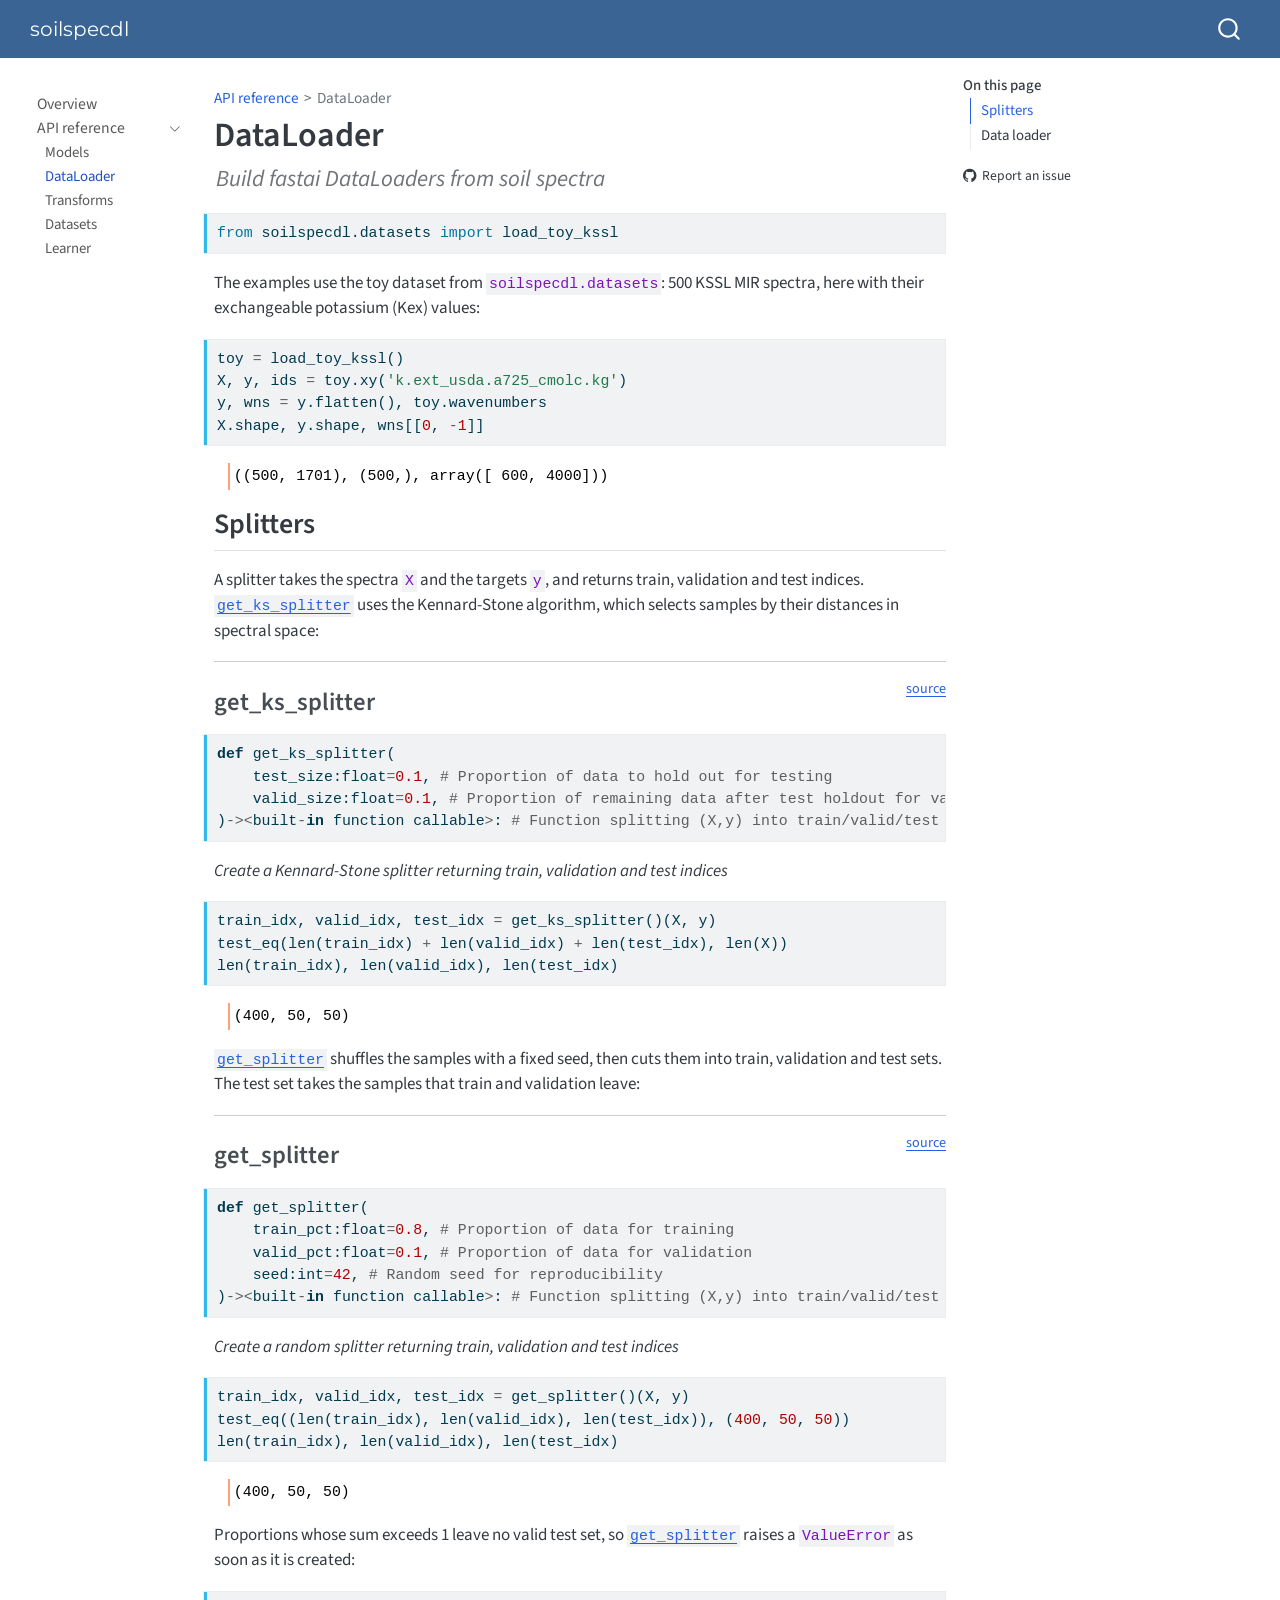
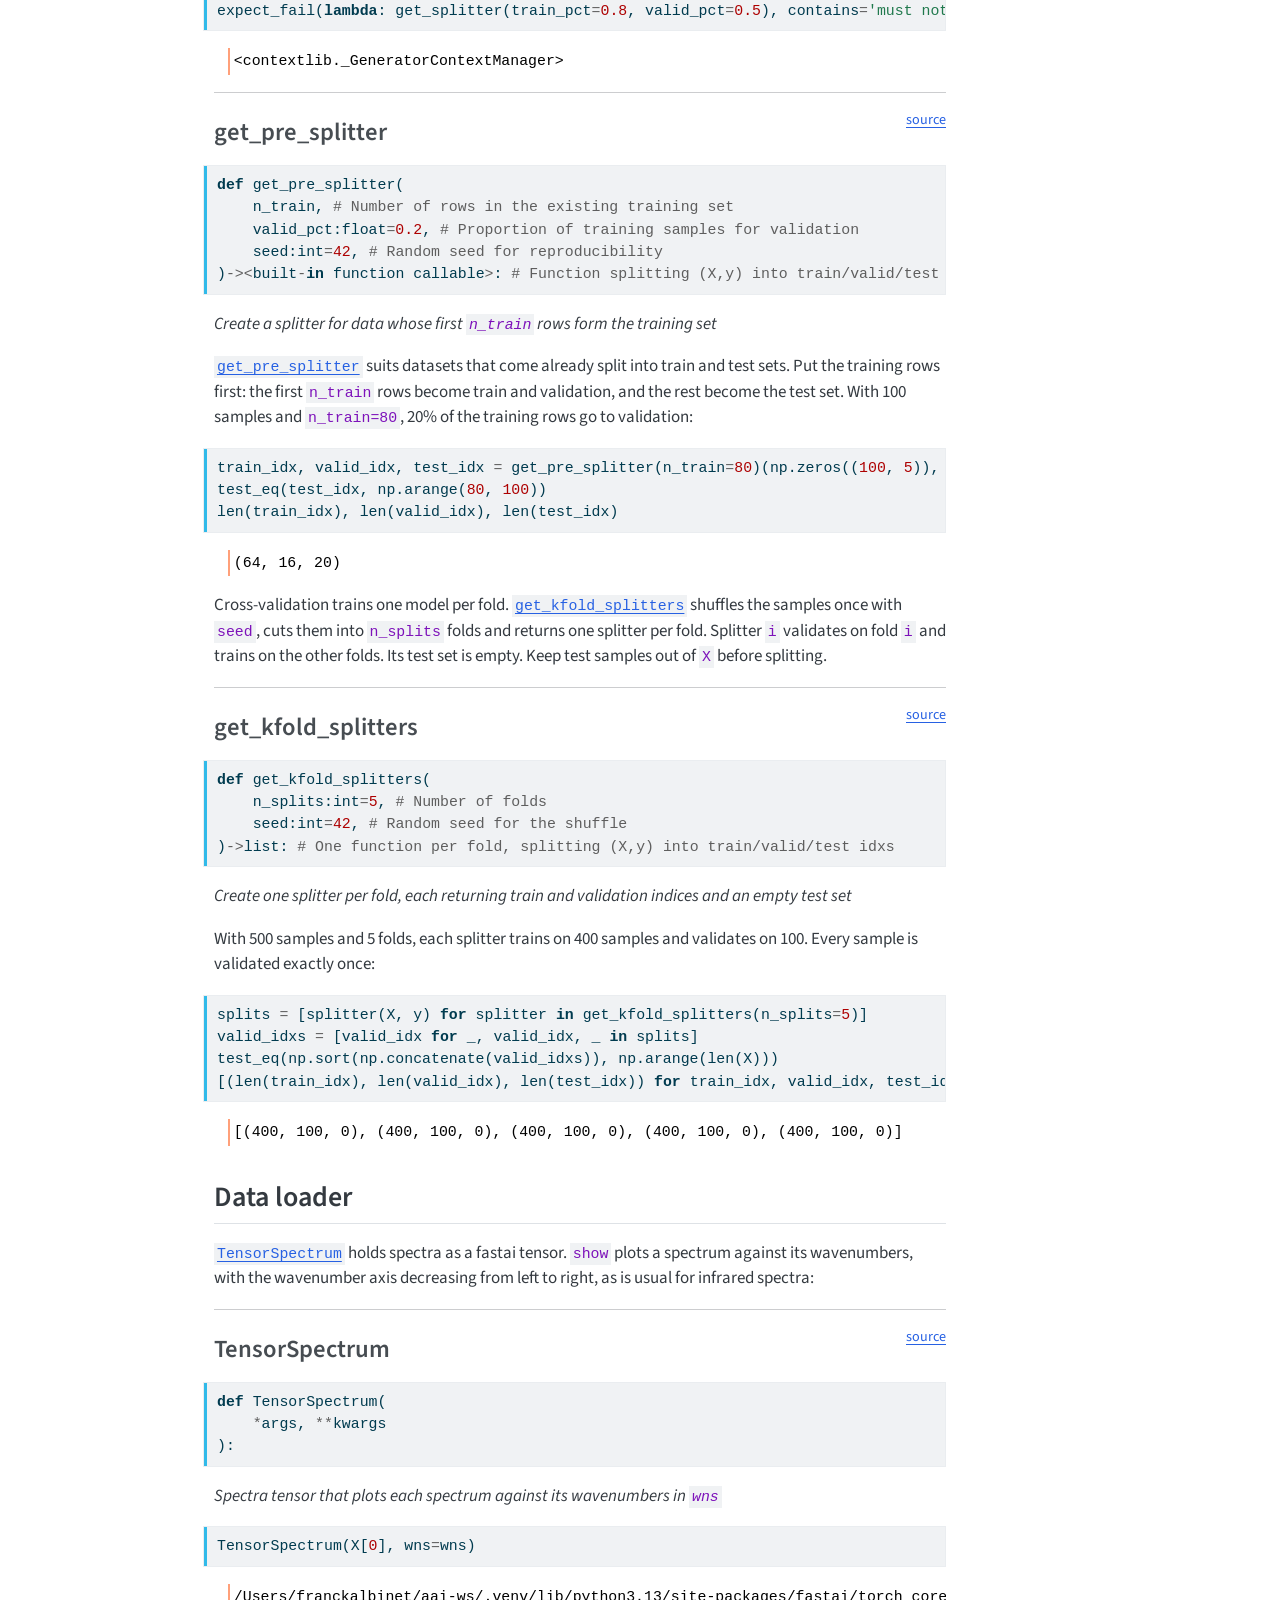
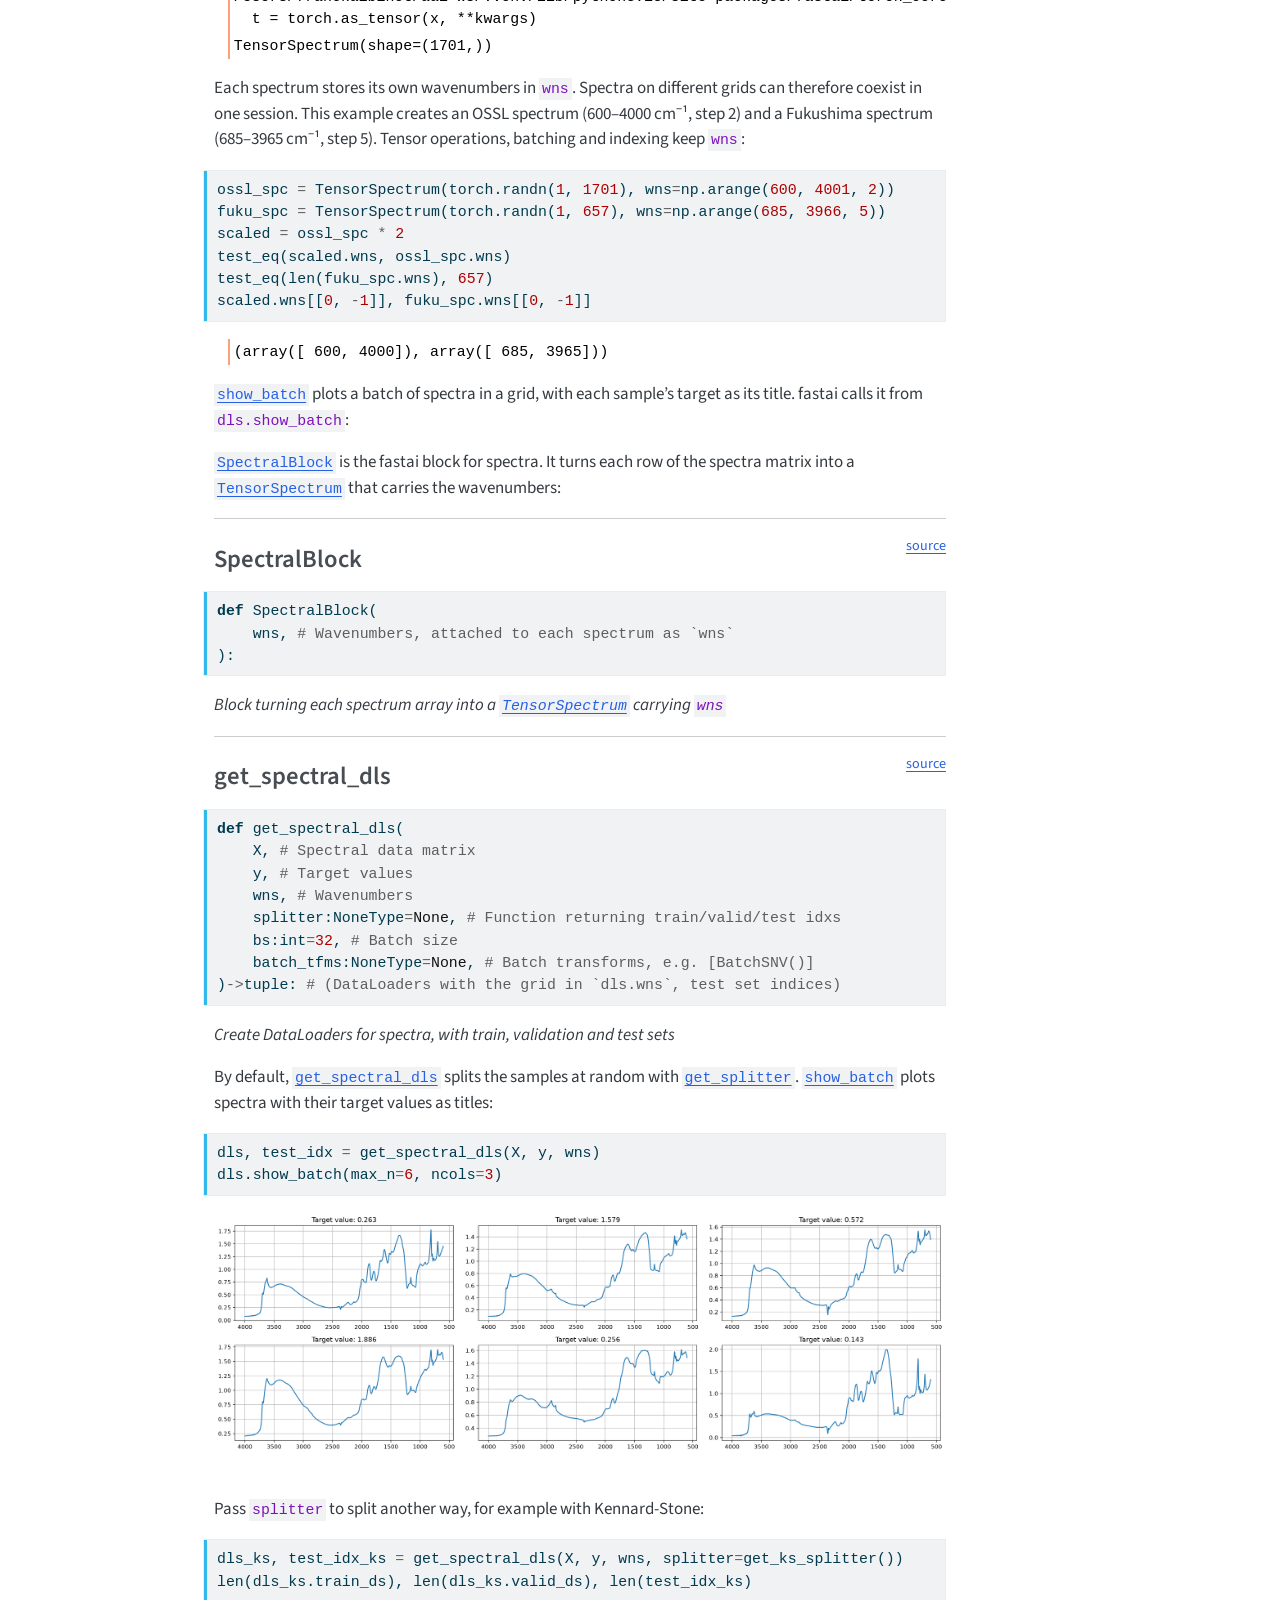
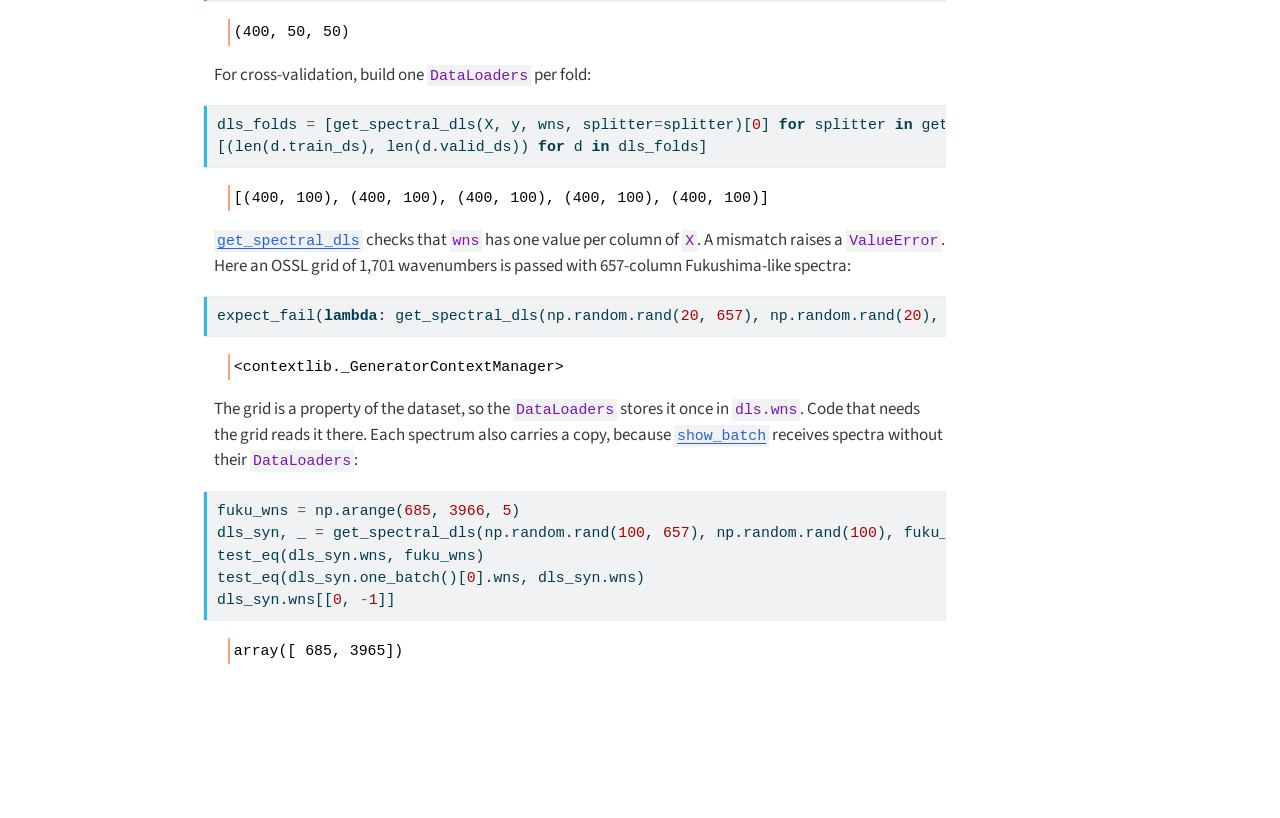
==== commit 942951b0: "deploy: 375703c13f848af286c9e5ad91fd2e6a776ebbd4" ====
--- a/dataloader.html
+++ b/dataloader.html
@@ -2,7 +2,7 @@
 <html xmlns="http://www.w3.org/1999/xhtml" lang="en" xml:lang="en"><head>
 
 <meta charset="utf-8">
-<meta name="generator" content="quarto-1.10.18">
+<meta name="generator" content="quarto-1.10.19">
 
 <meta name="viewport" content="width=device-width, initial-scale=1.0, user-scalable=yes">
 
@@ -78,7 +78,7 @@
 <script src="site_libs/quarto-html/tippy.umd.min.js"></script>
 <script src="site_libs/quarto-html/anchor.min.js"></script>
 <link href="site_libs/quarto-html/tippy.css" rel="stylesheet">
-<link href="site_libs/quarto-html/quarto-syntax-highlighting-64a204ab8560d761af7679ceaba22944.css" rel="stylesheet" id="quarto-text-highlighting-styles">
+<link href="site_libs/quarto-html/quarto-syntax-highlighting-bf27225e3a48a9273f3daa8f8e829971.css" rel="stylesheet" id="quarto-text-highlighting-styles">
 <script src="site_libs/bootstrap/bootstrap.min.js"></script>
 <link href="site_libs/bootstrap/bootstrap-icons.css" rel="stylesheet">
 <link href="site_libs/bootstrap/bootstrap-cbed26e0df856eae0d97ab8ae9893fbb.min.css" rel="stylesheet" append-hash="true" id="quarto-bootstrap" data-mode="light">
@@ -114,13 +114,13 @@
 <link rel="stylesheet" href="styles.css">
 <meta property="og:title" content="DataLoader – soilspecdl">
 <meta property="og:description" content="Build fastai DataLoaders from soil spectra">
-<meta property="og:image" content="https://franckalbinet.github.io/soilspecdl/01_dataloader_files/figure-html/cell-17-output-1.png">
+<meta property="og:image" content="https://franckalbinet.github.io/soilspecdl/01_dataloader_files/figure-html/cell-19-output-1.png">
 <meta property="og:site_name" content="soilspecdl">
 <meta property="og:image:height" content="1179">
 <meta property="og:image:width" content="3576">
 <meta name="twitter:title" content="DataLoader – soilspecdl">
 <meta name="twitter:description" content="Build fastai DataLoaders from soil spectra">
-<meta name="twitter:image" content="https://franckalbinet.github.io/soilspecdl/01_dataloader_files/figure-html/cell-17-output-1.png">
+<meta name="twitter:image" content="https://franckalbinet.github.io/soilspecdl/01_dataloader_files/figure-html/cell-19-output-1.png">
 <meta name="twitter:image-height" content="1179">
 <meta name="twitter:image-width" content="3576">
 <meta name="twitter:card" content="summary_large_image">
@@ -198,6 +198,12 @@
  <span class="menu-text">Datasets</span></a>
   </div>
 </li>
+          <li class="sidebar-item">
+  <div class="sidebar-item-container"> 
+  <a href="./learner.html" class="sidebar-item-text sidebar-link">
+ <span class="menu-text">Learner</span></a>
+  </div>
+</li>
       </ul>
   </li>
     </ul>
@@ -243,7 +249,7 @@
 
 
 <!-- WARNING: THIS FILE WAS AUTOGENERATED! DO NOT EDIT! -->
-<div id="b61fac99" class="cell" data-quarto-private-1="{&quot;key&quot;:&quot;execution&quot;,&quot;value&quot;:{&quot;iopub.execute_input&quot;:&quot;2026-10-02T19:47:17.245814+00:00&quot;,&quot;shell.execute_reply&quot;:&quot;2026-10-02T19:47:17.248089+00:00&quot;,&quot;total&quot;:0.0022783999999944626}}" data-execution_count="2">
+<div id="b61fac99" class="cell" data-quarto-private-1="{&quot;key&quot;:&quot;execution&quot;,&quot;value&quot;:{&quot;iopub.execute_input&quot;:&quot;2026-10-22T21:11:52.258666+00:00&quot;,&quot;shell.execute_reply&quot;:&quot;2026-10-22T21:11:52.261445+00:00&quot;,&quot;total&quot;:0.0027818910000121377}}" data-execution_count="2">
 <div class="code-copy-outer-scaffold"><div class="sourceCode cell-code" id="cb1"><pre class="sourceCode python code-with-copy"><code class="sourceCode python"><span id="cb1-1"><a href="#cb1-1" aria-hidden="true" tabindex="-1"></a><span class="im">from</span> soilspecdl.datasets <span class="im">import</span> load_toy_kssl</span></code></pre></div><button title="Copy to Clipboard" class="code-copy-button"><i class="bi"></i></button></div>
 </div>
 <p>The examples use the toy dataset from <code>soilspecdl.datasets</code>: 500 KSSL MIR spectra, here with their exchangeable potassium (Kex) values:</p>
@@ -259,7 +265,7 @@
 <section id="splitters" class="level2">
 <h2 class="anchored" data-anchor-id="splitters">Splitters</h2>
 <p>A splitter takes the spectra <code>X</code> and the targets <code>y</code>, and returns train, validation and test indices. <a href="https://franckalbinet.github.io/soilspecdl/dataloader.html#get_ks_splitter"><code>get_ks_splitter</code></a> uses the Kennard-Stone algorithm, which selects samples by their distances in spectral space:</p>
-<div id="f8ad1644" class="cell" data-quarto-private-1="{&quot;key&quot;:&quot;execution&quot;,&quot;value&quot;:{&quot;iopub.execute_input&quot;:&quot;2026-10-02T19:47:17.249373+00:00&quot;,&quot;shell.execute_reply&quot;:&quot;2026-10-02T19:47:17.322665+00:00&quot;,&quot;total&quot;:0.07329510900001424}}" data-execution_count="4">
+<div id="034ed205" class="cell" data-quarto-private-1="{&quot;key&quot;:&quot;execution&quot;,&quot;value&quot;:{&quot;iopub.execute_input&quot;:&quot;2026-10-22T21:11:52.262988+00:00&quot;,&quot;shell.execute_reply&quot;:&quot;2026-10-22T21:11:52.397008+00:00&quot;,&quot;total&quot;:0.13405721699999162}}" data-execution_count="4">
 <hr>
 <p><a href="https://github.com/franckalbinet/soilspecdl/blob/main/soilspecdl/dataloader.py#L25" target="_blank" style="float:right; font-size:smaller">source</a></p>
 <section id="get_ks_splitter" class="level3">
@@ -280,7 +286,7 @@
 </div>
 </div>
 <p><a href="https://franckalbinet.github.io/soilspecdl/dataloader.html#get_splitter"><code>get_splitter</code></a> shuffles the samples with a fixed seed, then cuts them into train, validation and test sets. The test set takes the samples that train and validation leave:</p>
-<div id="f0ca30b3" class="cell" data-quarto-private-1="{&quot;key&quot;:&quot;execution&quot;,&quot;value&quot;:{&quot;iopub.execute_input&quot;:&quot;2026-10-02T19:47:17.323844+00:00&quot;,&quot;shell.execute_reply&quot;:&quot;2026-10-02T19:47:17.325860+00:00&quot;,&quot;total&quot;:0.0020189399999992474}}" data-execution_count="6">
+<div id="0f135ecd" class="cell" data-quarto-private-1="{&quot;key&quot;:&quot;execution&quot;,&quot;value&quot;:{&quot;iopub.execute_input&quot;:&quot;2026-10-22T21:11:52.401381+00:00&quot;,&quot;shell.execute_reply&quot;:&quot;2026-10-22T21:11:52.407309+00:00&quot;,&quot;total&quot;:0.005932219999976951}}" data-execution_count="6">
 <hr>
 <p><a href="https://github.com/franckalbinet/soilspecdl/blob/main/soilspecdl/dataloader.py#L37" target="_blank" style="float:right; font-size:smaller">source</a></p>
 <section id="get_splitter" class="level3">
@@ -308,9 +314,9 @@
 <pre><code>&lt;contextlib._GeneratorContextManager&gt;</code></pre>
 </div>
 </div>
-<div id="c874d87a" class="cell" data-quarto-private-1="{&quot;key&quot;:&quot;execution&quot;,&quot;value&quot;:{&quot;iopub.execute_input&quot;:&quot;2026-10-02T19:47:17.326923+00:00&quot;,&quot;shell.execute_reply&quot;:&quot;2026-10-02T19:47:17.328880+00:00&quot;,&quot;total&quot;:0.0019597520000047552}}" data-execution_count="8">
+<div id="e7753835" class="cell" data-quarto-private-1="{&quot;key&quot;:&quot;execution&quot;,&quot;value&quot;:{&quot;iopub.execute_input&quot;:&quot;2026-10-22T21:11:52.410048+00:00&quot;,&quot;shell.execute_reply&quot;:&quot;2026-10-22T21:11:52.413667+00:00&quot;,&quot;total&quot;:0.0036205910000148833}}" data-execution_count="8">
 <hr>
-<p><a href="https://github.com/franckalbinet/soilspecdl/blob/main/soilspecdl/dataloader.py#L57" target="_blank" style="float:right; font-size:smaller">source</a></p>
+<p><a href="https://github.com/franckalbinet/soilspecdl/blob/main/soilspecdl/dataloader.py#L56" target="_blank" style="float:right; font-size:smaller">source</a></p>
 <section id="get_pre_splitter" class="level3">
 <h3 class="anchored" data-anchor-id="get_pre_splitter">get_pre_splitter</h3>
 <div class="code-copy-outer-scaffold"><div class="sourceCode" id="cb12"><pre class="sourceCode python code-with-copy"><code class="sourceCode python"><span id="cb12-1"><a href="#cb12-1" aria-hidden="true" tabindex="-1"></a><span class="kw">def</span> get_pre_splitter(</span>
@@ -330,25 +336,48 @@
 <pre><code>(64, 16, 20)</code></pre>
 </div>
 </div>
+<p>Cross-validation trains one model per fold. <a href="https://franckalbinet.github.io/soilspecdl/dataloader.html#get_kfold_splitters"><code>get_kfold_splitters</code></a> shuffles the samples once with <code>seed</code>, cuts them into <code>n_splits</code> folds and returns one splitter per fold. Splitter <code>i</code> validates on fold <code>i</code> and trains on the other folds. Its test set is empty. Keep test samples out of <code>X</code> before splitting.</p>
+<div id="a26d260b" class="cell" data-quarto-private-1="{&quot;key&quot;:&quot;execution&quot;,&quot;value&quot;:{&quot;iopub.execute_input&quot;:&quot;2026-10-22T21:11:52.416131+00:00&quot;,&quot;shell.execute_reply&quot;:&quot;2026-10-22T21:11:52.419590+00:00&quot;,&quot;total&quot;:0.0034624310000026526}}" data-execution_count="10">
+<hr>
+<p><a href="https://github.com/franckalbinet/soilspecdl/blob/main/soilspecdl/dataloader.py#L72" target="_blank" style="float:right; font-size:smaller">source</a></p>
+<section id="get_kfold_splitters" class="level3">
+<h3 class="anchored" data-anchor-id="get_kfold_splitters">get_kfold_splitters</h3>
+<div class="code-copy-outer-scaffold"><div class="sourceCode" id="cb15"><pre class="sourceCode python code-with-copy"><code class="sourceCode python"><span id="cb15-1"><a href="#cb15-1" aria-hidden="true" tabindex="-1"></a><span class="kw">def</span> get_kfold_splitters(</span>
+<span id="cb15-2"><a href="#cb15-2" aria-hidden="true" tabindex="-1"></a>    n_splits:<span class="bu">int</span><span class="op">=</span><span class="dv">5</span>, <span class="co"># Number of folds</span></span>
+<span id="cb15-3"><a href="#cb15-3" aria-hidden="true" tabindex="-1"></a>    seed:<span class="bu">int</span><span class="op">=</span><span class="dv">42</span>, <span class="co"># Random seed for the shuffle</span></span>
+<span id="cb15-4"><a href="#cb15-4" aria-hidden="true" tabindex="-1"></a>)<span class="op">-&gt;</span><span class="bu">list</span>: <span class="co"># One function per fold, splitting (X,y) into train/valid/test idxs</span></span></code></pre></div><button title="Copy to Clipboard" class="code-copy-button"><i class="bi"></i></button></div>
+<p><em>Create one splitter per fold, each returning train and validation indices and an empty test set</em></p>
+</section>
+</div>
+<p>With 500 samples and 5 folds, each splitter trains on 400 samples and validates on 100. Every sample is validated exactly once:</p>
+<div id="2746c683" class="cell">
+<div class="code-copy-outer-scaffold"><div class="sourceCode cell-code" id="cb16"><pre class="sourceCode python code-with-copy"><code class="sourceCode python"><span id="cb16-1"><a href="#cb16-1" aria-hidden="true" tabindex="-1"></a>splits <span class="op">=</span> [splitter(X, y) <span class="cf">for</span> splitter <span class="kw">in</span> get_kfold_splitters(n_splits<span class="op">=</span><span class="dv">5</span>)]</span>
+<span id="cb16-2"><a href="#cb16-2" aria-hidden="true" tabindex="-1"></a>valid_idxs <span class="op">=</span> [valid_idx <span class="cf">for</span> _, valid_idx, _ <span class="kw">in</span> splits]</span>
+<span id="cb16-3"><a href="#cb16-3" aria-hidden="true" tabindex="-1"></a>test_eq(np.sort(np.concatenate(valid_idxs)), np.arange(<span class="bu">len</span>(X)))</span>
+<span id="cb16-4"><a href="#cb16-4" aria-hidden="true" tabindex="-1"></a>[(<span class="bu">len</span>(train_idx), <span class="bu">len</span>(valid_idx), <span class="bu">len</span>(test_idx)) <span class="cf">for</span> train_idx, valid_idx, test_idx <span class="kw">in</span> splits]</span></code></pre></div><button title="Copy to Clipboard" class="code-copy-button"><i class="bi"></i></button></div>
+<div class="cell-output cell-output-display">
+<pre><code>[(400, 100, 0), (400, 100, 0), (400, 100, 0), (400, 100, 0), (400, 100, 0)]</code></pre>
+</div>
+</div>
 </section>
 <section id="data-loader" class="level2">
 <h2 class="anchored" data-anchor-id="data-loader">Data loader</h2>
 <p><a href="https://franckalbinet.github.io/soilspecdl/dataloader.html#tensorspectrum"><code>TensorSpectrum</code></a> holds spectra as a fastai tensor. <code>show</code> plots a spectrum against its wavenumbers, with the wavenumber axis decreasing from left to right, as is usual for infrared spectra:</p>
-<div id="4354f4eb" class="cell" data-quarto-private-1="{&quot;key&quot;:&quot;execution&quot;,&quot;value&quot;:{&quot;iopub.execute_input&quot;:&quot;2026-10-02T19:47:17.330090+00:00&quot;,&quot;shell.execute_reply&quot;:&quot;2026-10-02T19:47:17.331801+00:00&quot;,&quot;total&quot;:0.0017136330000084854}}" data-execution_count="10">
+<div id="ff62e18c" class="cell" data-quarto-private-1="{&quot;key&quot;:&quot;execution&quot;,&quot;value&quot;:{&quot;iopub.execute_input&quot;:&quot;2026-10-22T21:11:52.421720+00:00&quot;,&quot;shell.execute_reply&quot;:&quot;2026-10-22T21:11:52.425548+00:00&quot;,&quot;total&quot;:0.0038317709999944327}}" data-execution_count="12">
 <hr>
-<p><a href="https://github.com/franckalbinet/soilspecdl/blob/main/soilspecdl/dataloader.py#L74" target="_blank" style="float:right; font-size:smaller">source</a></p>
+<p><a href="https://github.com/franckalbinet/soilspecdl/blob/main/soilspecdl/dataloader.py#L85" target="_blank" style="float:right; font-size:smaller">source</a></p>
 <section id="tensorspectrum" class="level3">
 <h3 class="anchored" data-anchor-id="tensorspectrum">TensorSpectrum</h3>
-<div class="code-copy-outer-scaffold"><div class="sourceCode" id="cb15"><pre class="sourceCode python code-with-copy"><code class="sourceCode python"><span id="cb15-1"><a href="#cb15-1" aria-hidden="true" tabindex="-1"></a><span class="kw">def</span> TensorSpectrum(</span>
-<span id="cb15-2"><a href="#cb15-2" aria-hidden="true" tabindex="-1"></a>    <span class="op">*</span>args, <span class="op">**</span>kwargs</span>
-<span id="cb15-3"><a href="#cb15-3" aria-hidden="true" tabindex="-1"></a>):</span></code></pre></div><button title="Copy to Clipboard" class="code-copy-button"><i class="bi"></i></button></div>
+<div class="code-copy-outer-scaffold"><div class="sourceCode" id="cb18"><pre class="sourceCode python code-with-copy"><code class="sourceCode python"><span id="cb18-1"><a href="#cb18-1" aria-hidden="true" tabindex="-1"></a><span class="kw">def</span> TensorSpectrum(</span>
+<span id="cb18-2"><a href="#cb18-2" aria-hidden="true" tabindex="-1"></a>    <span class="op">*</span>args, <span class="op">**</span>kwargs</span>
+<span id="cb18-3"><a href="#cb18-3" aria-hidden="true" tabindex="-1"></a>):</span></code></pre></div><button title="Copy to Clipboard" class="code-copy-button"><i class="bi"></i></button></div>
 <p><em>Spectra tensor that plots each spectrum against its wavenumbers in <code>wns</code></em></p>
 </section>
 </div>
 <div id="1d30d379" class="cell">
-<div class="code-copy-outer-scaffold"><div class="sourceCode cell-code" id="cb16"><pre class="sourceCode python code-with-copy"><code class="sourceCode python"><span id="cb16-1"><a href="#cb16-1" aria-hidden="true" tabindex="-1"></a>TensorSpectrum(X[<span class="dv">0</span>], wns<span class="op">=</span>wns)</span></code></pre></div><button title="Copy to Clipboard" class="code-copy-button"><i class="bi"></i></button></div>
+<div class="code-copy-outer-scaffold"><div class="sourceCode cell-code" id="cb19"><pre class="sourceCode python code-with-copy"><code class="sourceCode python"><span id="cb19-1"><a href="#cb19-1" aria-hidden="true" tabindex="-1"></a>TensorSpectrum(X[<span class="dv">0</span>], wns<span class="op">=</span>wns)</span></code></pre></div><button title="Copy to Clipboard" class="code-copy-button"><i class="bi"></i></button></div>
 <div class="cell-output cell-output-stderr">
-<pre><code>/Users/franckalbinet/pro/dev/soilspecdl/.venv/lib/python3.12/site-packages/fastai/torch_core.py:140: UserWarning: The given NumPy array is not writable, and PyTorch does not support non-writable tensors. This means writing to this tensor will result in undefined behavior. You may want to copy the array to protect its data or make it writable before converting it to a tensor. This type of warning will be suppressed for the rest of this program. (Triggered internally at /Users/runner/work/pytorch/pytorch/torch/csrc/utils/tensor_numpy.cpp:219.)
+<pre><code>/Users/franckalbinet/aai-ws/.venv/lib/python3.13/site-packages/fastai/torch_core.py:140: UserWarning: The given NumPy array is not writable, and PyTorch does not support non-writable tensors. This means writing to this tensor will result in undefined behavior. You may want to copy the array to protect its data or make it writable before converting it to a tensor. This type of warning will be suppressed for the rest of this program. (Triggered internally at /Users/runner/work/pytorch/pytorch/torch/csrc/utils/tensor_numpy.cpp:219.)
   t = torch.as_tensor(x, **kwargs)</code></pre>
 </div>
 <div class="cell-output cell-output-display">
@@ -357,79 +386,87 @@
 </div>
 <p>Each spectrum stores its own wavenumbers in <code>wns</code>. Spectra on different grids can therefore coexist in one session. This example creates an OSSL spectrum (600–4000 cm⁻¹, step 2) and a Fukushima spectrum (685–3965 cm⁻¹, step 5). Tensor operations, batching and indexing keep <code>wns</code>:</p>
 <div id="8db1536e" class="cell">
-<div class="code-copy-outer-scaffold"><div class="sourceCode cell-code" id="cb19"><pre class="sourceCode python code-with-copy"><code class="sourceCode python"><span id="cb19-1"><a href="#cb19-1" aria-hidden="true" tabindex="-1"></a>ossl_spc <span class="op">=</span> TensorSpectrum(torch.randn(<span class="dv">1</span>, <span class="dv">1701</span>), wns<span class="op">=</span>np.arange(<span class="dv">600</span>, <span class="dv">4001</span>, <span class="dv">2</span>))</span>
-<span id="cb19-2"><a href="#cb19-2" aria-hidden="true" tabindex="-1"></a>fuku_spc <span class="op">=</span> TensorSpectrum(torch.randn(<span class="dv">1</span>, <span class="dv">657</span>), wns<span class="op">=</span>np.arange(<span class="dv">685</span>, <span class="dv">3966</span>, <span class="dv">5</span>))</span>
-<span id="cb19-3"><a href="#cb19-3" aria-hidden="true" tabindex="-1"></a>scaled <span class="op">=</span> ossl_spc <span class="op">*</span> <span class="dv">2</span></span>
-<span id="cb19-4"><a href="#cb19-4" aria-hidden="true" tabindex="-1"></a>test_eq(scaled.wns, ossl_spc.wns)</span>
-<span id="cb19-5"><a href="#cb19-5" aria-hidden="true" tabindex="-1"></a>test_eq(<span class="bu">len</span>(fuku_spc.wns), <span class="dv">657</span>)</span>
-<span id="cb19-6"><a href="#cb19-6" aria-hidden="true" tabindex="-1"></a>scaled.wns[[<span class="dv">0</span>, <span class="op">-</span><span class="dv">1</span>]], fuku_spc.wns[[<span class="dv">0</span>, <span class="op">-</span><span class="dv">1</span>]]</span></code></pre></div><button title="Copy to Clipboard" class="code-copy-button"><i class="bi"></i></button></div>
+<div class="code-copy-outer-scaffold"><div class="sourceCode cell-code" id="cb22"><pre class="sourceCode python code-with-copy"><code class="sourceCode python"><span id="cb22-1"><a href="#cb22-1" aria-hidden="true" tabindex="-1"></a>ossl_spc <span class="op">=</span> TensorSpectrum(torch.randn(<span class="dv">1</span>, <span class="dv">1701</span>), wns<span class="op">=</span>np.arange(<span class="dv">600</span>, <span class="dv">4001</span>, <span class="dv">2</span>))</span>
+<span id="cb22-2"><a href="#cb22-2" aria-hidden="true" tabindex="-1"></a>fuku_spc <span class="op">=</span> TensorSpectrum(torch.randn(<span class="dv">1</span>, <span class="dv">657</span>), wns<span class="op">=</span>np.arange(<span class="dv">685</span>, <span class="dv">3966</span>, <span class="dv">5</span>))</span>
+<span id="cb22-3"><a href="#cb22-3" aria-hidden="true" tabindex="-1"></a>scaled <span class="op">=</span> ossl_spc <span class="op">*</span> <span class="dv">2</span></span>
+<span id="cb22-4"><a href="#cb22-4" aria-hidden="true" tabindex="-1"></a>test_eq(scaled.wns, ossl_spc.wns)</span>
+<span id="cb22-5"><a href="#cb22-5" aria-hidden="true" tabindex="-1"></a>test_eq(<span class="bu">len</span>(fuku_spc.wns), <span class="dv">657</span>)</span>
+<span id="cb22-6"><a href="#cb22-6" aria-hidden="true" tabindex="-1"></a>scaled.wns[[<span class="dv">0</span>, <span class="op">-</span><span class="dv">1</span>]], fuku_spc.wns[[<span class="dv">0</span>, <span class="op">-</span><span class="dv">1</span>]]</span></code></pre></div><button title="Copy to Clipboard" class="code-copy-button"><i class="bi"></i></button></div>
 <div class="cell-output cell-output-display">
 <pre><code>(array([ 600, 4000]), array([ 685, 3965]))</code></pre>
 </div>
 </div>
 <p><a href="https://franckalbinet.github.io/soilspecdl/dataloader.html#show_batch"><code>show_batch</code></a> plots a batch of spectra in a grid, with each sample’s target as its title. fastai calls it from <code>dls.show_batch</code>:</p>
 <p><a href="https://franckalbinet.github.io/soilspecdl/dataloader.html#spectralblock"><code>SpectralBlock</code></a> is the fastai block for spectra. It turns each row of the spectra matrix into a <a href="https://franckalbinet.github.io/soilspecdl/dataloader.html#tensorspectrum"><code>TensorSpectrum</code></a> that carries the wavenumbers:</p>
-<div id="1311c71e" class="cell" data-quarto-private-1="{&quot;key&quot;:&quot;execution&quot;,&quot;value&quot;:{&quot;iopub.execute_input&quot;:&quot;2026-10-02T19:47:17.335148+00:00&quot;,&quot;shell.execute_reply&quot;:&quot;2026-10-02T19:47:17.336696+00:00&quot;,&quot;total&quot;:0.0015500429999804055}}" data-execution_count="14">
+<div id="9dd5ea59" class="cell" data-quarto-private-1="{&quot;key&quot;:&quot;execution&quot;,&quot;value&quot;:{&quot;iopub.execute_input&quot;:&quot;2026-10-22T21:11:52.433367+00:00&quot;,&quot;shell.execute_reply&quot;:&quot;2026-10-22T21:11:52.436999+00:00&quot;,&quot;total&quot;:0.0036351319999994303}}" data-execution_count="16">
 <hr>
-<p><a href="https://github.com/franckalbinet/soilspecdl/blob/main/soilspecdl/dataloader.py#L110" target="_blank" style="float:right; font-size:smaller">source</a></p>
+<p><a href="https://github.com/franckalbinet/soilspecdl/blob/main/soilspecdl/dataloader.py#L121" target="_blank" style="float:right; font-size:smaller">source</a></p>
 <section id="spectralblock" class="level3">
 <h3 class="anchored" data-anchor-id="spectralblock">SpectralBlock</h3>
-<div class="code-copy-outer-scaffold"><div class="sourceCode" id="cb21"><pre class="sourceCode python code-with-copy"><code class="sourceCode python"><span id="cb21-1"><a href="#cb21-1" aria-hidden="true" tabindex="-1"></a><span class="kw">def</span> SpectralBlock(</span>
-<span id="cb21-2"><a href="#cb21-2" aria-hidden="true" tabindex="-1"></a>    wns, <span class="co"># Wavenumbers, attached to each spectrum as `wns`</span></span>
-<span id="cb21-3"><a href="#cb21-3" aria-hidden="true" tabindex="-1"></a>):</span></code></pre></div><button title="Copy to Clipboard" class="code-copy-button"><i class="bi"></i></button></div>
+<div class="code-copy-outer-scaffold"><div class="sourceCode" id="cb24"><pre class="sourceCode python code-with-copy"><code class="sourceCode python"><span id="cb24-1"><a href="#cb24-1" aria-hidden="true" tabindex="-1"></a><span class="kw">def</span> SpectralBlock(</span>
+<span id="cb24-2"><a href="#cb24-2" aria-hidden="true" tabindex="-1"></a>    wns, <span class="co"># Wavenumbers, attached to each spectrum as `wns`</span></span>
+<span id="cb24-3"><a href="#cb24-3" aria-hidden="true" tabindex="-1"></a>):</span></code></pre></div><button title="Copy to Clipboard" class="code-copy-button"><i class="bi"></i></button></div>
 <p><em>Block turning each spectrum array into a <a href="https://franckalbinet.github.io/soilspecdl/dataloader.html#tensorspectrum"><code>TensorSpectrum</code></a> carrying <code>wns</code></em></p>
 </section>
 </div>
-<div id="d6a16c3e" class="cell" data-quarto-private-1="{&quot;key&quot;:&quot;execution&quot;,&quot;value&quot;:{&quot;iopub.execute_input&quot;:&quot;2026-10-02T19:47:17.337924+00:00&quot;,&quot;shell.execute_reply&quot;:&quot;2026-10-02T19:47:17.340204+00:00&quot;,&quot;total&quot;:0.0022823330000107944}}" data-execution_count="16">
+<div id="bae99091" class="cell" data-quarto-private-1="{&quot;key&quot;:&quot;execution&quot;,&quot;value&quot;:{&quot;iopub.execute_input&quot;:&quot;2026-10-22T21:11:52.440752+00:00&quot;,&quot;shell.execute_reply&quot;:&quot;2026-10-22T21:11:52.443309+00:00&quot;,&quot;total&quot;:0.002560747000018182}}" data-execution_count="18">
 <hr>
-<p><a href="https://github.com/franckalbinet/soilspecdl/blob/main/soilspecdl/dataloader.py#L118" target="_blank" style="float:right; font-size:smaller">source</a></p>
+<p><a href="https://github.com/franckalbinet/soilspecdl/blob/main/soilspecdl/dataloader.py#L129" target="_blank" style="float:right; font-size:smaller">source</a></p>
 <section id="get_spectral_dls" class="level3">
 <h3 class="anchored" data-anchor-id="get_spectral_dls">get_spectral_dls</h3>
-<div class="code-copy-outer-scaffold"><div class="sourceCode" id="cb22"><pre class="sourceCode python code-with-copy"><code class="sourceCode python"><span id="cb22-1"><a href="#cb22-1" aria-hidden="true" tabindex="-1"></a><span class="kw">def</span> get_spectral_dls(</span>
-<span id="cb22-2"><a href="#cb22-2" aria-hidden="true" tabindex="-1"></a>    X, <span class="co"># Spectral data matrix</span></span>
-<span id="cb22-3"><a href="#cb22-3" aria-hidden="true" tabindex="-1"></a>    y, <span class="co"># Target values</span></span>
-<span id="cb22-4"><a href="#cb22-4" aria-hidden="true" tabindex="-1"></a>    wns, <span class="co"># Wavenumbers</span></span>
-<span id="cb22-5"><a href="#cb22-5" aria-hidden="true" tabindex="-1"></a>    splitter:NoneType<span class="op">=</span><span class="va">None</span>, <span class="co"># Function returning train/valid/test idxs</span></span>
-<span id="cb22-6"><a href="#cb22-6" aria-hidden="true" tabindex="-1"></a>    bs:<span class="bu">int</span><span class="op">=</span><span class="dv">32</span>, <span class="co"># Batch size</span></span>
-<span id="cb22-7"><a href="#cb22-7" aria-hidden="true" tabindex="-1"></a>    batch_tfms:NoneType<span class="op">=</span><span class="va">None</span>, <span class="co"># Batch transforms, e.g. [StandardizeSpectrum()]</span></span>
-<span id="cb22-8"><a href="#cb22-8" aria-hidden="true" tabindex="-1"></a>)<span class="op">-&gt;</span><span class="bu">tuple</span>: <span class="co"># (DataLoaders with the grid in `dls.wns`, test set indices)</span></span></code></pre></div><button title="Copy to Clipboard" class="code-copy-button"><i class="bi"></i></button></div>
+<div class="code-copy-outer-scaffold"><div class="sourceCode" id="cb25"><pre class="sourceCode python code-with-copy"><code class="sourceCode python"><span id="cb25-1"><a href="#cb25-1" aria-hidden="true" tabindex="-1"></a><span class="kw">def</span> get_spectral_dls(</span>
+<span id="cb25-2"><a href="#cb25-2" aria-hidden="true" tabindex="-1"></a>    X, <span class="co"># Spectral data matrix</span></span>
+<span id="cb25-3"><a href="#cb25-3" aria-hidden="true" tabindex="-1"></a>    y, <span class="co"># Target values</span></span>
+<span id="cb25-4"><a href="#cb25-4" aria-hidden="true" tabindex="-1"></a>    wns, <span class="co"># Wavenumbers</span></span>
+<span id="cb25-5"><a href="#cb25-5" aria-hidden="true" tabindex="-1"></a>    splitter:NoneType<span class="op">=</span><span class="va">None</span>, <span class="co"># Function returning train/valid/test idxs</span></span>
+<span id="cb25-6"><a href="#cb25-6" aria-hidden="true" tabindex="-1"></a>    bs:<span class="bu">int</span><span class="op">=</span><span class="dv">32</span>, <span class="co"># Batch size</span></span>
+<span id="cb25-7"><a href="#cb25-7" aria-hidden="true" tabindex="-1"></a>    batch_tfms:NoneType<span class="op">=</span><span class="va">None</span>, <span class="co"># Batch transforms, e.g. [BatchSNV()]</span></span>
+<span id="cb25-8"><a href="#cb25-8" aria-hidden="true" tabindex="-1"></a>)<span class="op">-&gt;</span><span class="bu">tuple</span>: <span class="co"># (DataLoaders with the grid in `dls.wns`, test set indices)</span></span></code></pre></div><button title="Copy to Clipboard" class="code-copy-button"><i class="bi"></i></button></div>
 <p><em>Create DataLoaders for spectra, with train, validation and test sets</em></p>
 </section>
 </div>
 <p>By default, <a href="https://franckalbinet.github.io/soilspecdl/dataloader.html#get_spectral_dls"><code>get_spectral_dls</code></a> splits the samples at random with <a href="https://franckalbinet.github.io/soilspecdl/dataloader.html#get_splitter"><code>get_splitter</code></a>. <a href="https://franckalbinet.github.io/soilspecdl/dataloader.html#show_batch"><code>show_batch</code></a> plots spectra with their target values as titles:</p>
 <div id="d3a14fbf" class="cell">
-<div class="code-copy-outer-scaffold"><div class="sourceCode cell-code" id="cb23"><pre class="sourceCode python code-with-copy"><code class="sourceCode python"><span id="cb23-1"><a href="#cb23-1" aria-hidden="true" tabindex="-1"></a>dls, test_idx <span class="op">=</span> get_spectral_dls(X, y, wns)</span>
-<span id="cb23-2"><a href="#cb23-2" aria-hidden="true" tabindex="-1"></a>dls.show_batch(max_n<span class="op">=</span><span class="dv">6</span>, ncols<span class="op">=</span><span class="dv">3</span>)</span></code></pre></div><button title="Copy to Clipboard" class="code-copy-button"><i class="bi"></i></button></div>
+<div class="code-copy-outer-scaffold"><div class="sourceCode cell-code" id="cb26"><pre class="sourceCode python code-with-copy"><code class="sourceCode python"><span id="cb26-1"><a href="#cb26-1" aria-hidden="true" tabindex="-1"></a>dls, test_idx <span class="op">=</span> get_spectral_dls(X, y, wns)</span>
+<span id="cb26-2"><a href="#cb26-2" aria-hidden="true" tabindex="-1"></a>dls.show_batch(max_n<span class="op">=</span><span class="dv">6</span>, ncols<span class="op">=</span><span class="dv">3</span>)</span></code></pre></div><button title="Copy to Clipboard" class="code-copy-button"><i class="bi"></i></button></div>
 <div class="cell-output cell-output-display">
 <div>
 <figure class="figure">
-<p><img src="01_dataloader_files/figure-html/cell-17-output-1.png" class="img-fluid figure-img"></p>
+<p><img src="01_dataloader_files/figure-html/cell-19-output-1.png" class="img-fluid figure-img"></p>
 </figure>
 </div>
 </div>
 </div>
 <p>Pass <code>splitter</code> to split another way, for example with Kennard-Stone:</p>
 <div id="6ad14d3a" class="cell">
-<div class="code-copy-outer-scaffold"><div class="sourceCode cell-code" id="cb24"><pre class="sourceCode python code-with-copy"><code class="sourceCode python"><span id="cb24-1"><a href="#cb24-1" aria-hidden="true" tabindex="-1"></a>dls_ks, test_idx_ks <span class="op">=</span> get_spectral_dls(X, y, wns, splitter<span class="op">=</span>get_ks_splitter())</span>
-<span id="cb24-2"><a href="#cb24-2" aria-hidden="true" tabindex="-1"></a><span class="bu">len</span>(dls_ks.train_ds), <span class="bu">len</span>(dls_ks.valid_ds), <span class="bu">len</span>(test_idx_ks)</span></code></pre></div><button title="Copy to Clipboard" class="code-copy-button"><i class="bi"></i></button></div>
+<div class="code-copy-outer-scaffold"><div class="sourceCode cell-code" id="cb27"><pre class="sourceCode python code-with-copy"><code class="sourceCode python"><span id="cb27-1"><a href="#cb27-1" aria-hidden="true" tabindex="-1"></a>dls_ks, test_idx_ks <span class="op">=</span> get_spectral_dls(X, y, wns, splitter<span class="op">=</span>get_ks_splitter())</span>
+<span id="cb27-2"><a href="#cb27-2" aria-hidden="true" tabindex="-1"></a><span class="bu">len</span>(dls_ks.train_ds), <span class="bu">len</span>(dls_ks.valid_ds), <span class="bu">len</span>(test_idx_ks)</span></code></pre></div><button title="Copy to Clipboard" class="code-copy-button"><i class="bi"></i></button></div>
 <div class="cell-output cell-output-display">
 <pre><code>(400, 50, 50)</code></pre>
+</div>
+</div>
+<p>For cross-validation, build one <code>DataLoaders</code> per fold:</p>
+<div id="f586d292" class="cell">
+<div class="code-copy-outer-scaffold"><div class="sourceCode cell-code" id="cb29"><pre class="sourceCode python code-with-copy"><code class="sourceCode python"><span id="cb29-1"><a href="#cb29-1" aria-hidden="true" tabindex="-1"></a>dls_folds <span class="op">=</span> [get_spectral_dls(X, y, wns, splitter<span class="op">=</span>splitter)[<span class="dv">0</span>] <span class="cf">for</span> splitter <span class="kw">in</span> get_kfold_splitters(n_splits<span class="op">=</span><span class="dv">5</span>)]</span>
+<span id="cb29-2"><a href="#cb29-2" aria-hidden="true" tabindex="-1"></a>[(<span class="bu">len</span>(d.train_ds), <span class="bu">len</span>(d.valid_ds)) <span class="cf">for</span> d <span class="kw">in</span> dls_folds]</span></code></pre></div><button title="Copy to Clipboard" class="code-copy-button"><i class="bi"></i></button></div>
+<div class="cell-output cell-output-display">
+<pre><code>[(400, 100), (400, 100), (400, 100), (400, 100), (400, 100)]</code></pre>
 </div>
 </div>
 <p><a href="https://franckalbinet.github.io/soilspecdl/dataloader.html#get_spectral_dls"><code>get_spectral_dls</code></a> checks that <code>wns</code> has one value per column of <code>X</code>. A mismatch raises a <code>ValueError</code>. Here an OSSL grid of 1,701 wavenumbers is passed with 657-column Fukushima-like spectra:</p>
 <div id="2c5fa5dd" class="cell">
-<div class="code-copy-outer-scaffold"><div class="sourceCode cell-code" id="cb26"><pre class="sourceCode python code-with-copy"><code class="sourceCode python"><span id="cb26-1"><a href="#cb26-1" aria-hidden="true" tabindex="-1"></a>expect_fail(<span class="kw">lambda</span>: get_spectral_dls(np.random.rand(<span class="dv">20</span>, <span class="dv">657</span>), np.random.rand(<span class="dv">20</span>), np.arange(<span class="dv">600</span>, <span class="dv">4001</span>, <span class="dv">2</span>)), contains<span class="op">=</span><span class="st">'`wns` has 1701 values'</span>)</span></code></pre></div><button title="Copy to Clipboard" class="code-copy-button"><i class="bi"></i></button></div>
+<div class="code-copy-outer-scaffold"><div class="sourceCode cell-code" id="cb31"><pre class="sourceCode python code-with-copy"><code class="sourceCode python"><span id="cb31-1"><a href="#cb31-1" aria-hidden="true" tabindex="-1"></a>expect_fail(<span class="kw">lambda</span>: get_spectral_dls(np.random.rand(<span class="dv">20</span>, <span class="dv">657</span>), np.random.rand(<span class="dv">20</span>), np.arange(<span class="dv">600</span>, <span class="dv">4001</span>, <span class="dv">2</span>)), contains<span class="op">=</span><span class="st">'`wns` has 1701 values'</span>)</span></code></pre></div><button title="Copy to Clipboard" class="code-copy-button"><i class="bi"></i></button></div>
 <div class="cell-output cell-output-display">
 <pre><code>&lt;contextlib._GeneratorContextManager&gt;</code></pre>
 </div>
 </div>
 <p>The grid is a property of the dataset, so the <code>DataLoaders</code> stores it once in <code>dls.wns</code>. Code that needs the grid reads it there. Each spectrum also carries a copy, because <a href="https://franckalbinet.github.io/soilspecdl/dataloader.html#show_batch"><code>show_batch</code></a> receives spectra without their <code>DataLoaders</code>:</p>
 <div id="b9d125be" class="cell">
-<div class="code-copy-outer-scaffold"><div class="sourceCode cell-code" id="cb28"><pre class="sourceCode python code-with-copy"><code class="sourceCode python"><span id="cb28-1"><a href="#cb28-1" aria-hidden="true" tabindex="-1"></a>fuku_wns <span class="op">=</span> np.arange(<span class="dv">685</span>, <span class="dv">3966</span>, <span class="dv">5</span>)</span>
-<span id="cb28-2"><a href="#cb28-2" aria-hidden="true" tabindex="-1"></a>dls_syn, _ <span class="op">=</span> get_spectral_dls(np.random.rand(<span class="dv">100</span>, <span class="dv">657</span>), np.random.rand(<span class="dv">100</span>), fuku_wns)</span>
-<span id="cb28-3"><a href="#cb28-3" aria-hidden="true" tabindex="-1"></a>test_eq(dls_syn.wns, fuku_wns)</span>
-<span id="cb28-4"><a href="#cb28-4" aria-hidden="true" tabindex="-1"></a>test_eq(dls_syn.one_batch()[<span class="dv">0</span>].wns, dls_syn.wns)</span>
-<span id="cb28-5"><a href="#cb28-5" aria-hidden="true" tabindex="-1"></a>dls_syn.wns[[<span class="dv">0</span>, <span class="op">-</span><span class="dv">1</span>]]</span></code></pre></div><button title="Copy to Clipboard" class="code-copy-button"><i class="bi"></i></button></div>
+<div class="code-copy-outer-scaffold"><div class="sourceCode cell-code" id="cb33"><pre class="sourceCode python code-with-copy"><code class="sourceCode python"><span id="cb33-1"><a href="#cb33-1" aria-hidden="true" tabindex="-1"></a>fuku_wns <span class="op">=</span> np.arange(<span class="dv">685</span>, <span class="dv">3966</span>, <span class="dv">5</span>)</span>
+<span id="cb33-2"><a href="#cb33-2" aria-hidden="true" tabindex="-1"></a>dls_syn, _ <span class="op">=</span> get_spectral_dls(np.random.rand(<span class="dv">100</span>, <span class="dv">657</span>), np.random.rand(<span class="dv">100</span>), fuku_wns)</span>
+<span id="cb33-3"><a href="#cb33-3" aria-hidden="true" tabindex="-1"></a>test_eq(dls_syn.wns, fuku_wns)</span>
+<span id="cb33-4"><a href="#cb33-4" aria-hidden="true" tabindex="-1"></a>test_eq(dls_syn.one_batch()[<span class="dv">0</span>].wns, dls_syn.wns)</span>
+<span id="cb33-5"><a href="#cb33-5" aria-hidden="true" tabindex="-1"></a>dls_syn.wns[[<span class="dv">0</span>, <span class="op">-</span><span class="dv">1</span>]]</span></code></pre></div><button title="Copy to Clipboard" class="code-copy-button"><i class="bi"></i></button></div>
 <div class="cell-output cell-output-display">
 <pre><code>array([ 685, 3965])</code></pre>
 </div>
--- a/site_libs/quarto-html/quarto-syntax-highlighting-bf27225e3a48a9273f3daa8f8e829971.css
+++ b/site_libs/quarto-html/quarto-syntax-highlighting-bf27225e3a48a9273f3daa8f8e829971.css
@@ -0,0 +1,236 @@
+/* quarto syntax highlight colors */
+:root {
+  --quarto-hl-ot-color: #003B4F;
+  --quarto-hl-at-color: #657422;
+  --quarto-hl-ss-color: #20794D;
+  --quarto-hl-an-color: #5E5E5E;
+  --quarto-hl-fu-color: #4758AB;
+  --quarto-hl-st-color: #20794D;
+  --quarto-hl-cf-color: #003B4F;
+  --quarto-hl-op-color: #5E5E5E;
+  --quarto-hl-er-color: #AD0000;
+  --quarto-hl-bn-color: #AD0000;
+  --quarto-hl-al-color: #AD0000;
+  --quarto-hl-va-color: #111111;
+  --quarto-hl-bu-color: inherit;
+  --quarto-hl-ex-color: inherit;
+  --quarto-hl-pp-color: #AD0000;
+  --quarto-hl-in-color: #5E5E5E;
+  --quarto-hl-vs-color: #20794D;
+  --quarto-hl-wa-color: #5E5E5E;
+  --quarto-hl-do-color: #5E5E5E;
+  --quarto-hl-im-color: #00769E;
+  --quarto-hl-ch-color: #20794D;
+  --quarto-hl-dt-color: #AD0000;
+  --quarto-hl-fl-color: #AD0000;
+  --quarto-hl-co-color: #5E5E5E;
+  --quarto-hl-cv-color: #5E5E5E;
+  --quarto-hl-cn-color: #8f5902;
+  --quarto-hl-sc-color: #5E5E5E;
+  --quarto-hl-dv-color: #AD0000;
+  --quarto-hl-kw-color: #003B4F;
+}
+
+/* other quarto variables */
+:root {
+  --quarto-font-monospace: SFMono-Regular, Menlo, Monaco, Consolas, "Liberation Mono", "Courier New", monospace;
+}
+
+/* syntax highlight based on Pandoc's rules */
+pre > code.sourceCode > span {
+  color: #003B4F;
+}
+
+code.sourceCode > span {
+  color: #003B4F;
+}
+
+div.sourceCode,
+div.sourceCode pre.sourceCode {
+  color: #003B4F;
+}
+
+/* Normal */
+code span {
+  color: #003B4F;
+}
+
+/* Alert */
+code span.al {
+  color: #AD0000;
+  font-style: inherit;
+}
+
+/* Annotation */
+code span.an {
+  color: #5E5E5E;
+  font-style: inherit;
+}
+
+/* Attribute */
+code span.at {
+  color: #657422;
+  font-style: inherit;
+}
+
+/* BaseN */
+code span.bn {
+  color: #AD0000;
+  font-style: inherit;
+}
+
+/* BuiltIn */
+code span.bu {
+  font-style: inherit;
+}
+
+/* ControlFlow */
+code span.cf {
+  color: #003B4F;
+  font-weight: bold;
+  font-style: inherit;
+}
+
+/* Char */
+code span.ch {
+  color: #20794D;
+  font-style: inherit;
+}
+
+/* Constant */
+code span.cn {
+  color: #8f5902;
+  font-style: inherit;
+}
+
+/* Comment */
+code span.co {
+  color: #5E5E5E;
+  font-style: inherit;
+}
+
+/* CommentVar */
+code span.cv {
+  color: #5E5E5E;
+  font-style: italic;
+}
+
+/* Documentation */
+code span.do {
+  color: #5E5E5E;
+  font-style: italic;
+}
+
+/* DataType */
+code span.dt {
+  color: #AD0000;
+  font-style: inherit;
+}
+
+/* DecVal */
+code span.dv {
+  color: #AD0000;
+  font-style: inherit;
+}
+
+/* Error */
+code span.er {
+  color: #AD0000;
+  font-style: inherit;
+}
+
+/* Extension */
+code span.ex {
+  font-style: inherit;
+}
+
+/* Float */
+code span.fl {
+  color: #AD0000;
+  font-style: inherit;
+}
+
+/* Function */
+code span.fu {
+  color: #4758AB;
+  font-style: inherit;
+}
+
+/* Import */
+code span.im {
+  color: #00769E;
+  font-style: inherit;
+}
+
+/* Information */
+code span.in {
+  color: #5E5E5E;
+  font-style: inherit;
+}
+
+/* Keyword */
+code span.kw {
+  color: #003B4F;
+  font-weight: bold;
+  font-style: inherit;
+}
+
+/* Operator */
+code span.op {
+  color: #5E5E5E;
+  font-style: inherit;
+}
+
+/* Other */
+code span.ot {
+  color: #003B4F;
+  font-style: inherit;
+}
+
+/* Preprocessor */
+code span.pp {
+  color: #AD0000;
+  font-style: inherit;
+}
+
+/* SpecialChar */
+code span.sc {
+  color: #5E5E5E;
+  font-style: inherit;
+}
+
+/* SpecialString */
+code span.ss {
+  color: #20794D;
+  font-style: inherit;
+}
+
+/* String */
+code span.st {
+  color: #20794D;
+  font-style: inherit;
+}
+
+/* Variable */
+code span.va {
+  color: #111111;
+  font-style: inherit;
+}
+
+/* VerbatimString */
+code span.vs {
+  color: #20794D;
+  font-style: inherit;
+}
+
+/* Warning */
+code span.wa {
+  color: #5E5E5E;
+  font-style: italic;
+}
+
+.prevent-inlining {
+  content: "</";
+}
+
+/*# sourceMappingURL=8be38f48d34c45af72792cbd699585e7.css.map */
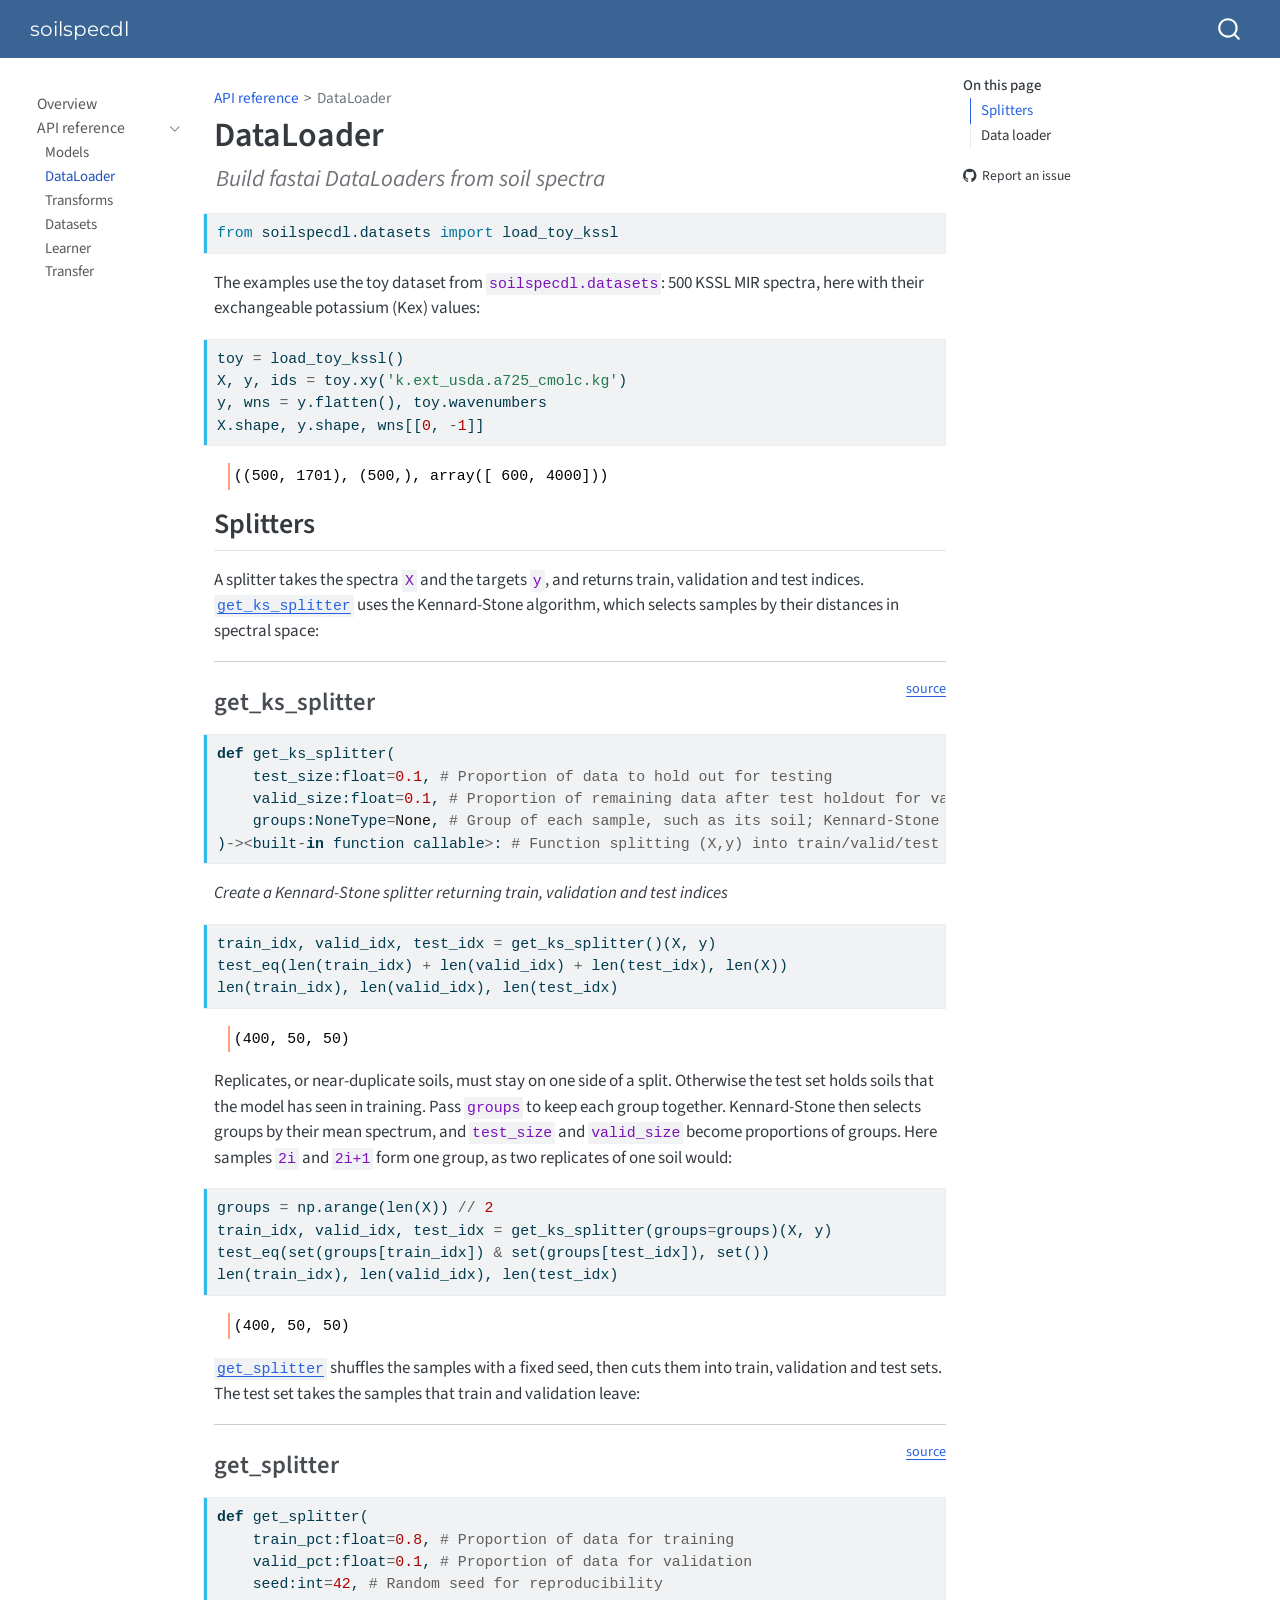
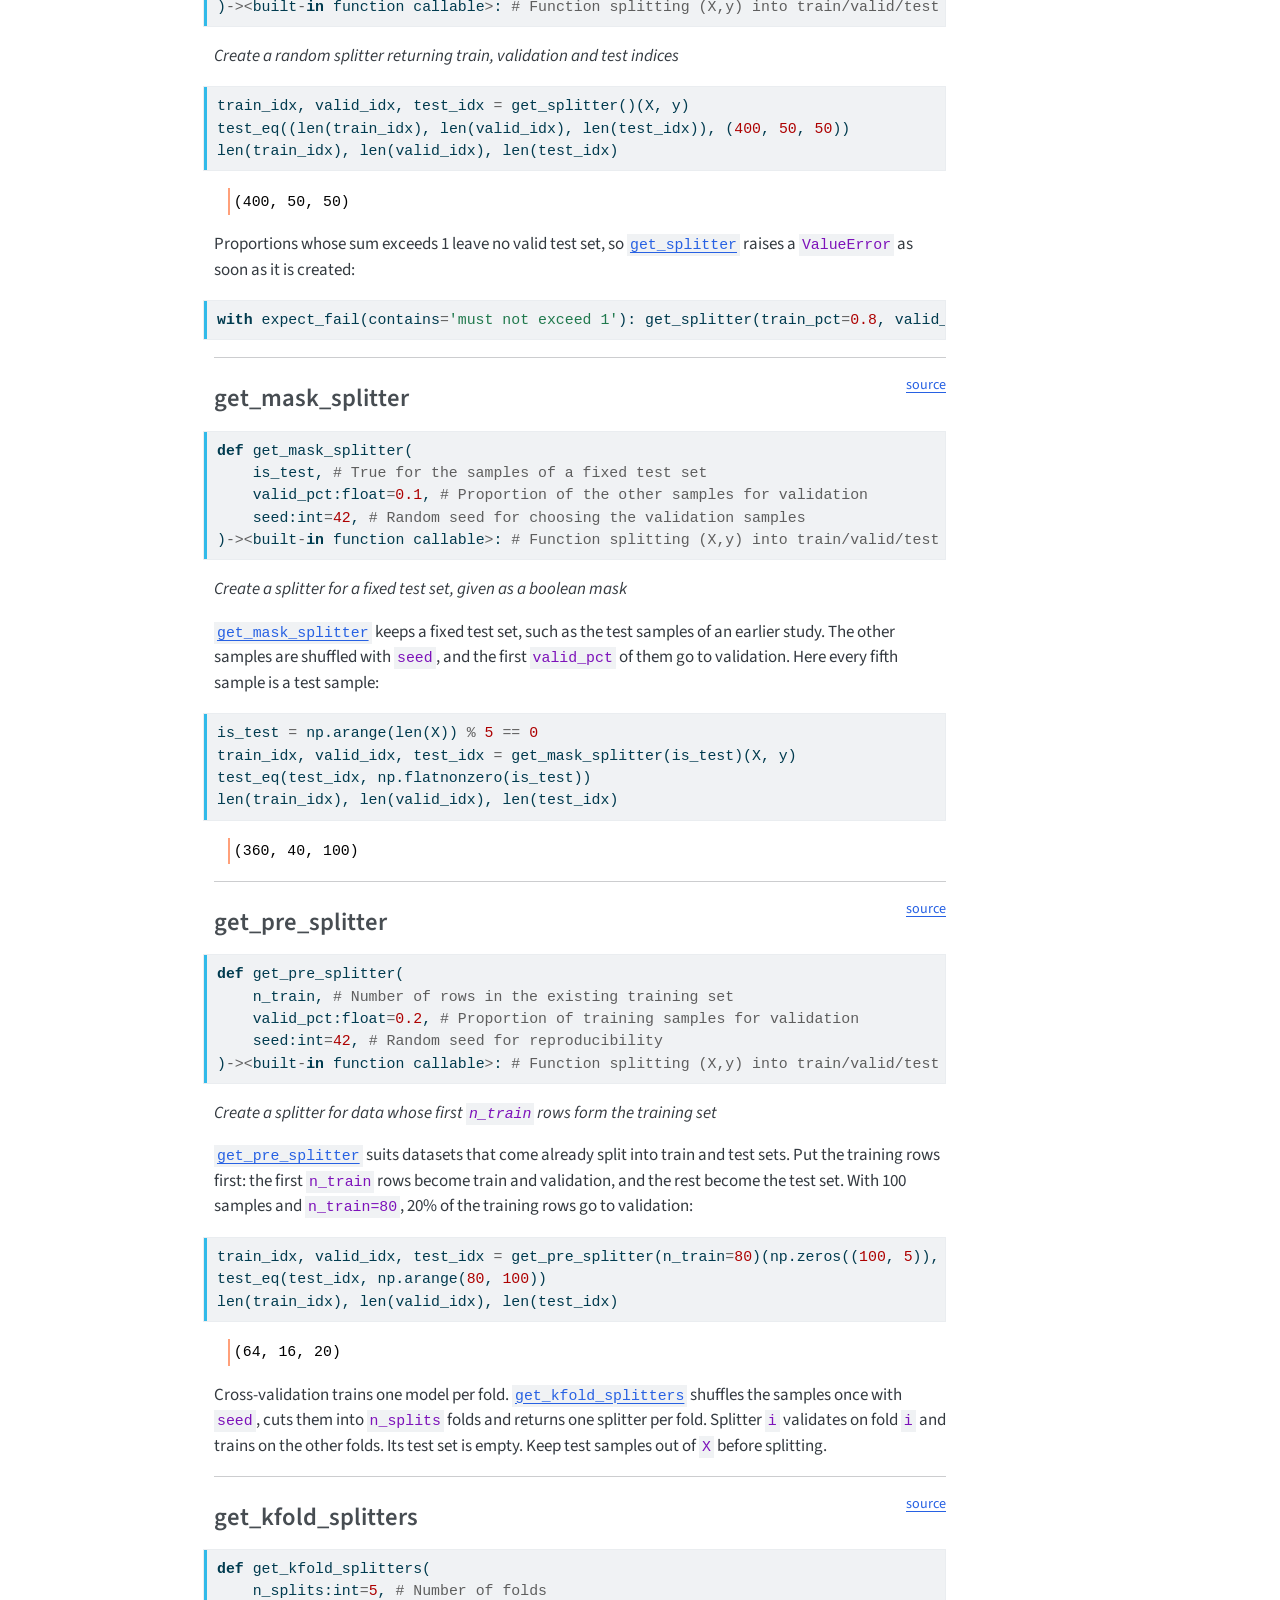
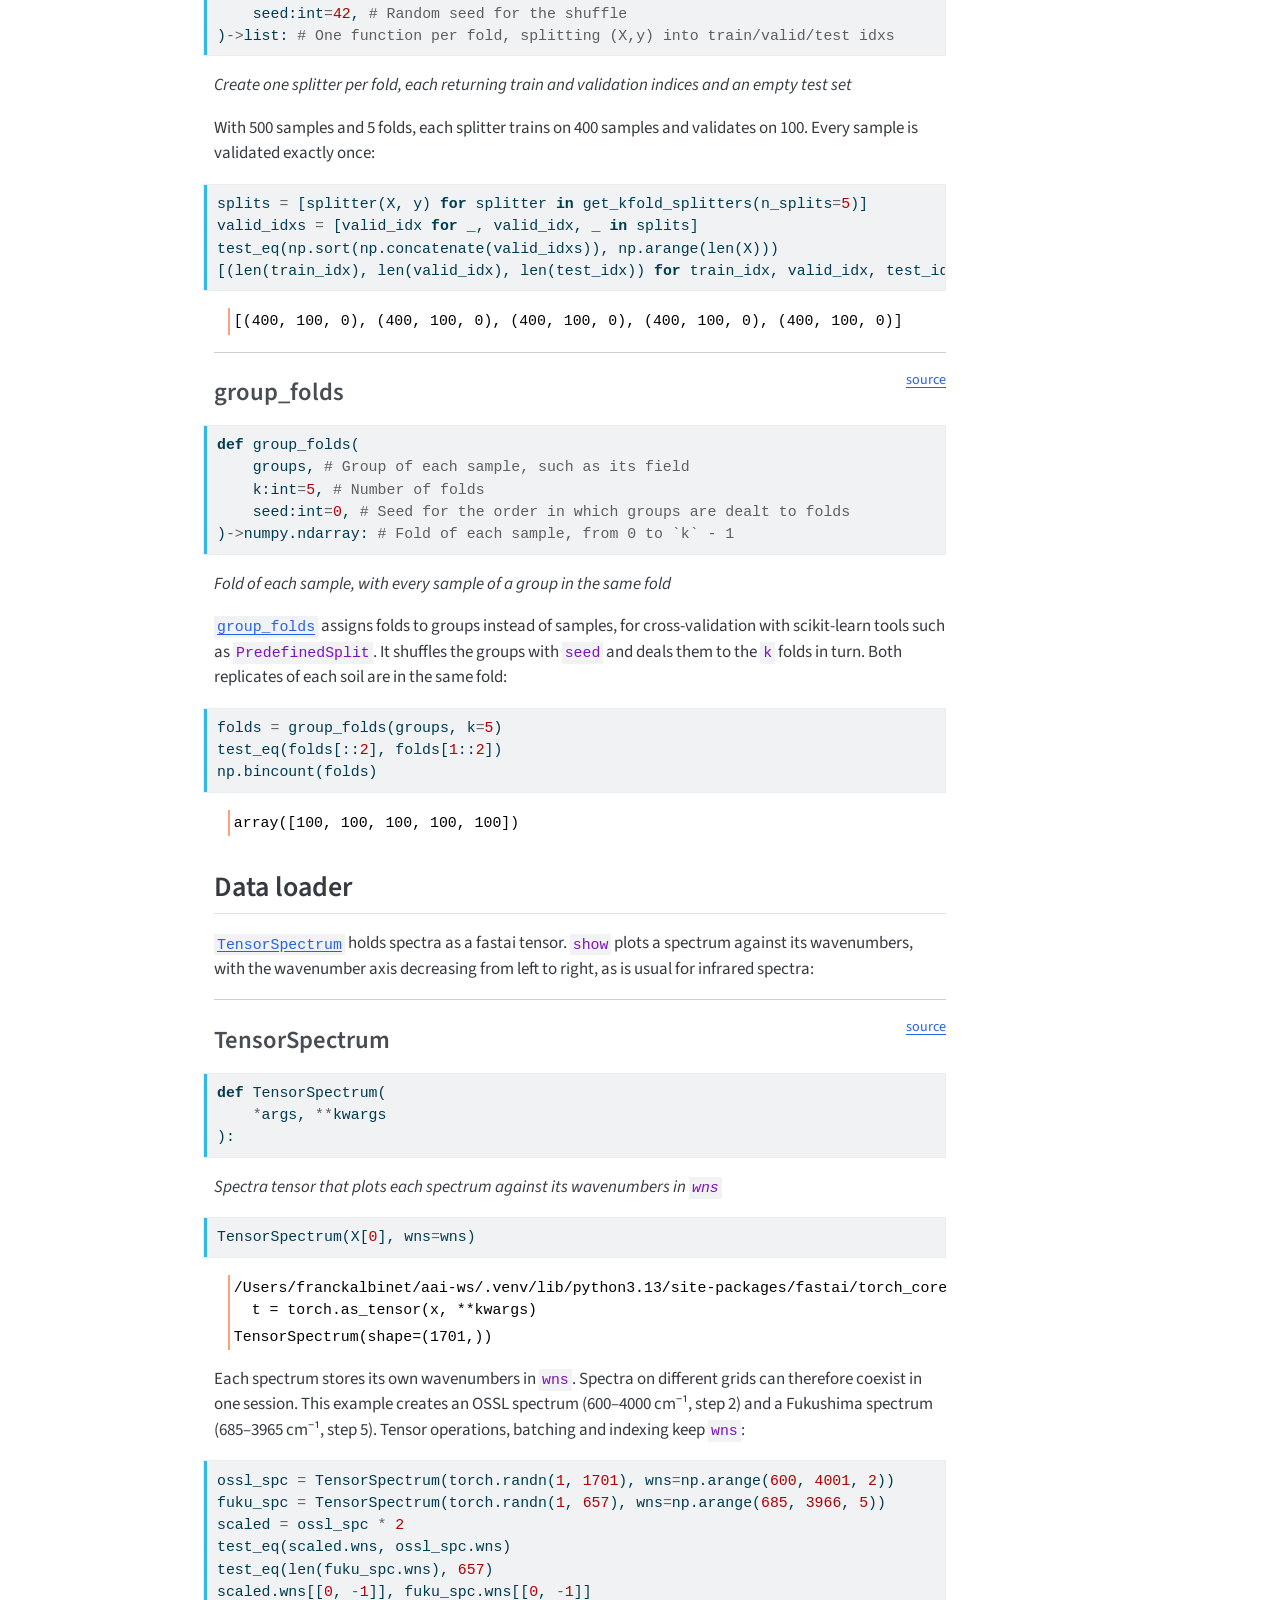
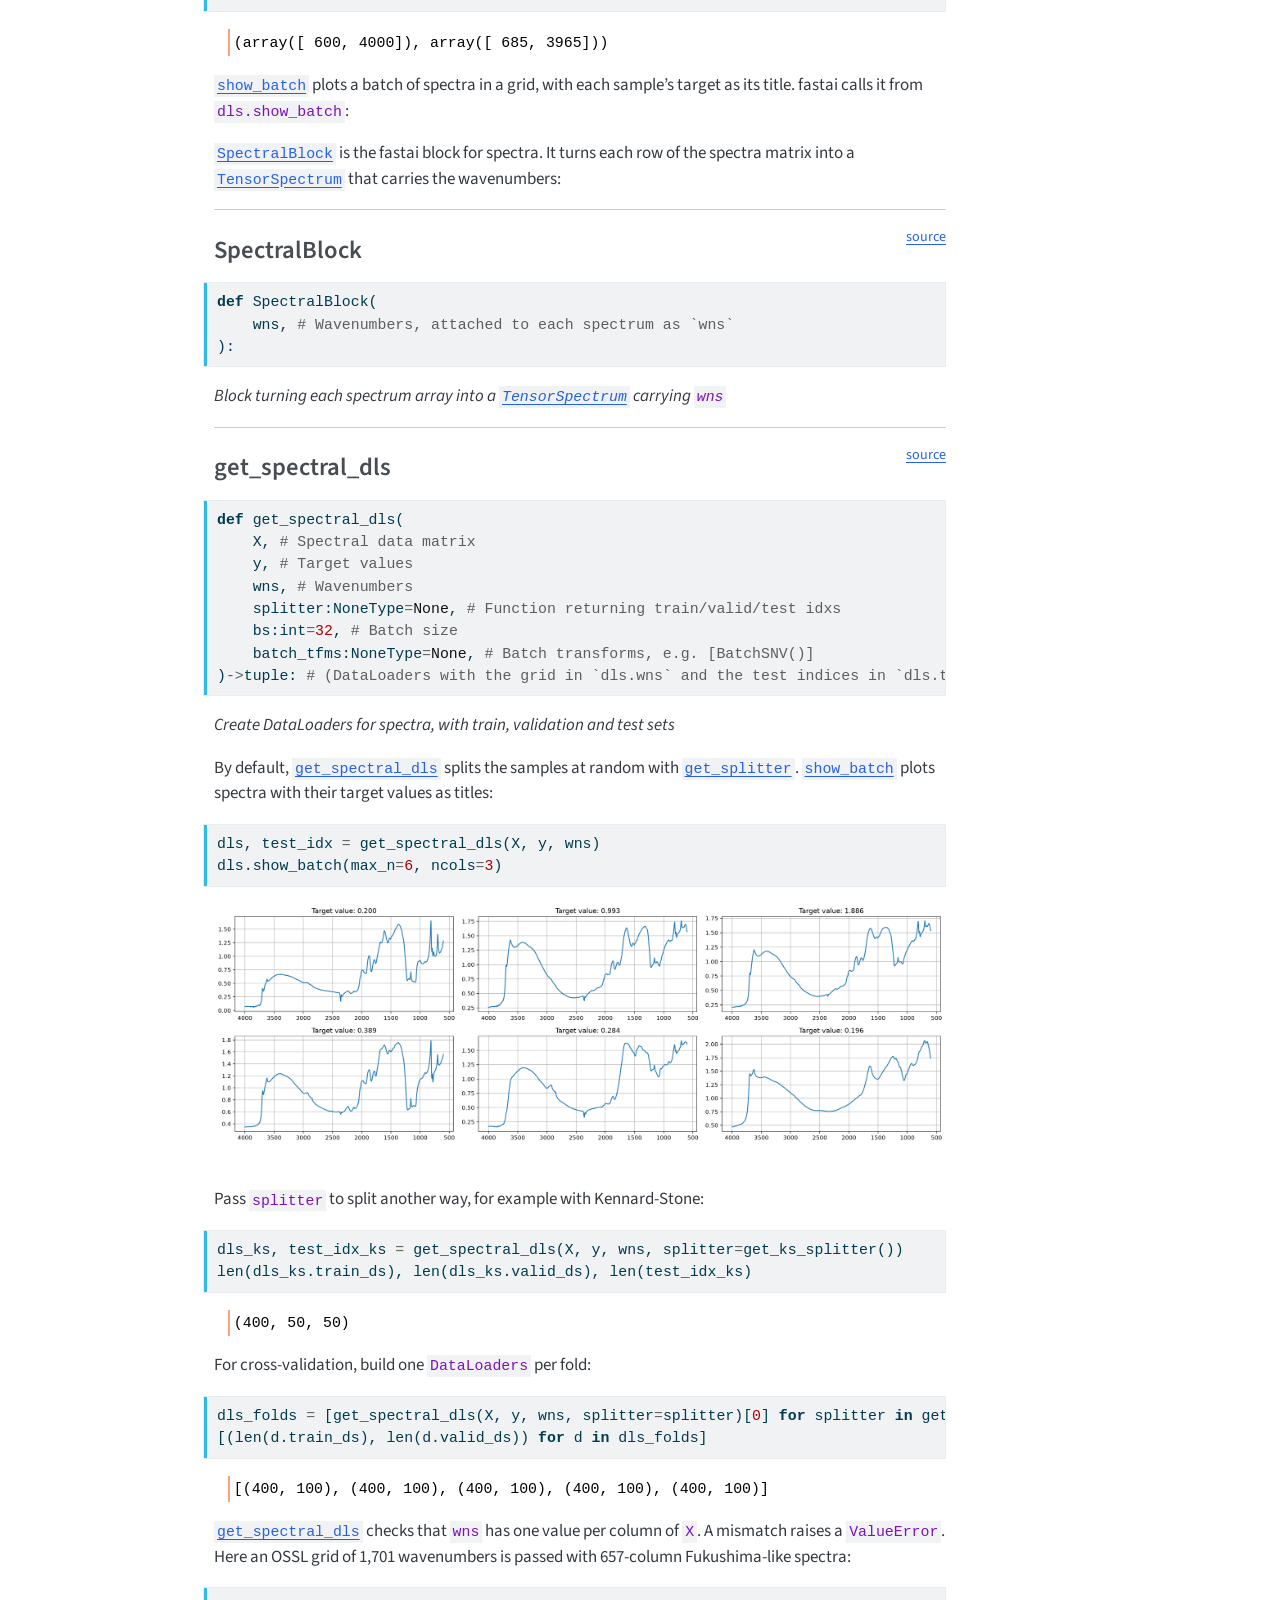
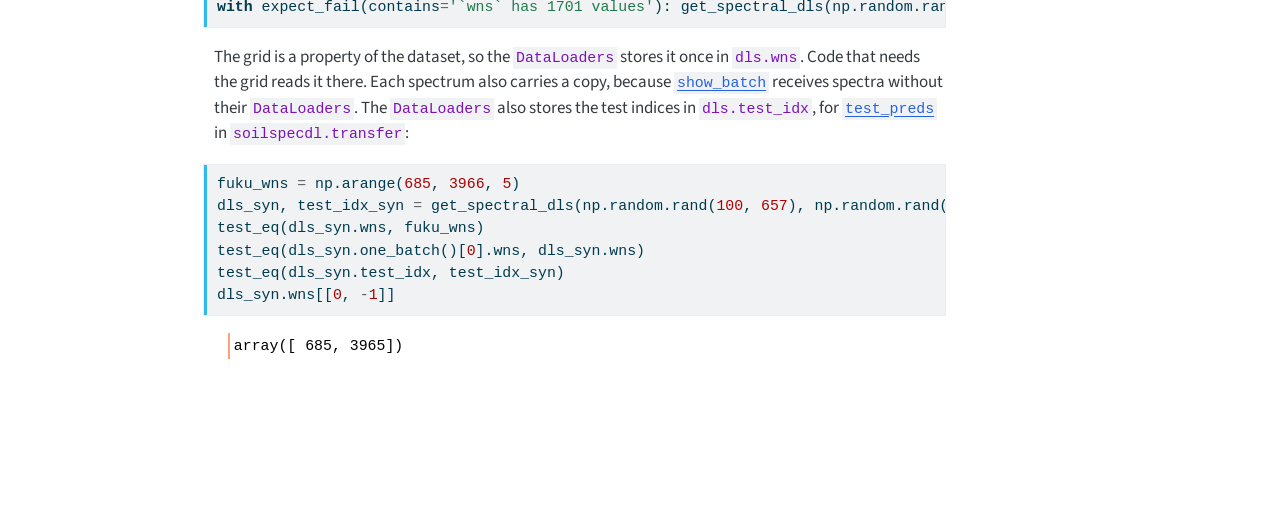
==== commit 5cff65c0: "deploy: 840816038b1f40257766615f39f8ca4c1c30e4b6" ====
--- a/dataloader.html
+++ b/dataloader.html
@@ -81,7 +81,7 @@
 <link href="site_libs/quarto-html/quarto-syntax-highlighting-bf27225e3a48a9273f3daa8f8e829971.css" rel="stylesheet" id="quarto-text-highlighting-styles">
 <script src="site_libs/bootstrap/bootstrap.min.js"></script>
 <link href="site_libs/bootstrap/bootstrap-icons.css" rel="stylesheet">
-<link href="site_libs/bootstrap/bootstrap-cbed26e0df856eae0d97ab8ae9893fbb.min.css" rel="stylesheet" append-hash="true" id="quarto-bootstrap" data-mode="light">
+<link href="site_libs/bootstrap/bootstrap-aaa392497ccc882bf7cc36253a6c816e.min.css" rel="stylesheet" append-hash="true" id="quarto-bootstrap" data-mode="light">
 <script id="quarto-search-options" type="application/json">{
   "location": "navbar",
   "copy-button": false,
@@ -114,13 +114,13 @@
 <link rel="stylesheet" href="styles.css">
 <meta property="og:title" content="DataLoader – soilspecdl">
 <meta property="og:description" content="Build fastai DataLoaders from soil spectra">
-<meta property="og:image" content="https://franckalbinet.github.io/soilspecdl/01_dataloader_files/figure-html/cell-19-output-1.png">
+<meta property="og:image" content="https://franckalbinet.github.io/soilspecdl/01_dataloader_files/figure-html/cell-24-output-1.png">
 <meta property="og:site_name" content="soilspecdl">
 <meta property="og:image:height" content="1179">
 <meta property="og:image:width" content="3576">
 <meta name="twitter:title" content="DataLoader – soilspecdl">
 <meta name="twitter:description" content="Build fastai DataLoaders from soil spectra">
-<meta name="twitter:image" content="https://franckalbinet.github.io/soilspecdl/01_dataloader_files/figure-html/cell-19-output-1.png">
+<meta name="twitter:image" content="https://franckalbinet.github.io/soilspecdl/01_dataloader_files/figure-html/cell-24-output-1.png">
 <meta name="twitter:image-height" content="1179">
 <meta name="twitter:image-width" content="3576">
 <meta name="twitter:card" content="summary_large_image">
@@ -204,6 +204,12 @@
  <span class="menu-text">Learner</span></a>
   </div>
 </li>
+          <li class="sidebar-item">
+  <div class="sidebar-item-container"> 
+  <a href="./transfer.html" class="sidebar-item-text sidebar-link">
+ <span class="menu-text">Transfer</span></a>
+  </div>
+</li>
       </ul>
   </li>
     </ul>
@@ -249,7 +255,7 @@
 
 
 <!-- WARNING: THIS FILE WAS AUTOGENERATED! DO NOT EDIT! -->
-<div id="b61fac99" class="cell" data-quarto-private-1="{&quot;key&quot;:&quot;execution&quot;,&quot;value&quot;:{&quot;iopub.execute_input&quot;:&quot;2026-10-22T21:11:52.258666+00:00&quot;,&quot;shell.execute_reply&quot;:&quot;2026-10-22T21:11:52.261445+00:00&quot;,&quot;total&quot;:0.0027818910000121377}}" data-execution_count="2">
+<div id="b61fac99" class="cell" data-quarto-private-1="{&quot;key&quot;:&quot;execution&quot;,&quot;value&quot;:{&quot;iopub.execute_input&quot;:&quot;2026-10-27T21:39:31.728265+00:00&quot;,&quot;shell.execute_reply&quot;:&quot;2026-10-27T21:39:31.732594+00:00&quot;,&quot;total&quot;:0.004335761999996635}}" data-execution_count="2">
 <div class="code-copy-outer-scaffold"><div class="sourceCode cell-code" id="cb1"><pre class="sourceCode python code-with-copy"><code class="sourceCode python"><span id="cb1-1"><a href="#cb1-1" aria-hidden="true" tabindex="-1"></a><span class="im">from</span> soilspecdl.datasets <span class="im">import</span> load_toy_kssl</span></code></pre></div><button title="Copy to Clipboard" class="code-copy-button"><i class="bi"></i></button></div>
 </div>
 <p>The examples use the toy dataset from <code>soilspecdl.datasets</code>: 500 KSSL MIR spectra, here with their exchangeable potassium (Kex) values:</p>
@@ -265,7 +271,7 @@
 <section id="splitters" class="level2">
 <h2 class="anchored" data-anchor-id="splitters">Splitters</h2>
 <p>A splitter takes the spectra <code>X</code> and the targets <code>y</code>, and returns train, validation and test indices. <a href="https://franckalbinet.github.io/soilspecdl/dataloader.html#get_ks_splitter"><code>get_ks_splitter</code></a> uses the Kennard-Stone algorithm, which selects samples by their distances in spectral space:</p>
-<div id="034ed205" class="cell" data-quarto-private-1="{&quot;key&quot;:&quot;execution&quot;,&quot;value&quot;:{&quot;iopub.execute_input&quot;:&quot;2026-10-22T21:11:52.262988+00:00&quot;,&quot;shell.execute_reply&quot;:&quot;2026-10-22T21:11:52.397008+00:00&quot;,&quot;total&quot;:0.13405721699999162}}" data-execution_count="4">
+<div id="8b88facd" class="cell" data-quarto-private-1="{&quot;key&quot;:&quot;execution&quot;,&quot;value&quot;:{&quot;iopub.execute_input&quot;:&quot;2026-10-27T21:39:31.735243+00:00&quot;,&quot;shell.execute_reply&quot;:&quot;2026-10-27T21:39:31.816464+00:00&quot;,&quot;total&quot;:0.08122664500000099}}" data-execution_count="4">
 <hr>
 <p><a href="https://github.com/franckalbinet/soilspecdl/blob/main/soilspecdl/dataloader.py#L25" target="_blank" style="float:right; font-size:smaller">source</a></p>
 <section id="get_ks_splitter" class="level3">
@@ -273,7 +279,8 @@
 <div class="code-copy-outer-scaffold"><div class="sourceCode" id="cb4"><pre class="sourceCode python code-with-copy"><code class="sourceCode python"><span id="cb4-1"><a href="#cb4-1" aria-hidden="true" tabindex="-1"></a><span class="kw">def</span> get_ks_splitter(</span>
 <span id="cb4-2"><a href="#cb4-2" aria-hidden="true" tabindex="-1"></a>    test_size:<span class="bu">float</span><span class="op">=</span><span class="fl">0.1</span>, <span class="co"># Proportion of data to hold out for testing</span></span>
 <span id="cb4-3"><a href="#cb4-3" aria-hidden="true" tabindex="-1"></a>    valid_size:<span class="bu">float</span><span class="op">=</span><span class="fl">0.1</span>, <span class="co"># Proportion of remaining data after test holdout for validation</span></span>
-<span id="cb4-4"><a href="#cb4-4" aria-hidden="true" tabindex="-1"></a>)<span class="op">-&gt;&lt;</span>built<span class="op">-</span><span class="kw">in</span> function <span class="bu">callable</span><span class="op">&gt;</span>: <span class="co"># Function splitting (X,y) into train/valid/test idxs</span></span></code></pre></div><button title="Copy to Clipboard" class="code-copy-button"><i class="bi"></i></button></div>
+<span id="cb4-4"><a href="#cb4-4" aria-hidden="true" tabindex="-1"></a>    groups:NoneType<span class="op">=</span><span class="va">None</span>, <span class="co"># Group of each sample, such as its soil; Kennard-Stone then selects whole groups by their mean spectrum</span></span>
+<span id="cb4-5"><a href="#cb4-5" aria-hidden="true" tabindex="-1"></a>)<span class="op">-&gt;&lt;</span>built<span class="op">-</span><span class="kw">in</span> function <span class="bu">callable</span><span class="op">&gt;</span>: <span class="co"># Function splitting (X,y) into train/valid/test idxs</span></span></code></pre></div><button title="Copy to Clipboard" class="code-copy-button"><i class="bi"></i></button></div>
 <p><em>Create a Kennard-Stone splitter returning train, validation and test indices</em></p>
 </section>
 </div>
@@ -285,97 +292,149 @@
 <pre><code>(400, 50, 50)</code></pre>
 </div>
 </div>
+<p>Replicates, or near-duplicate soils, must stay on one side of a split. Otherwise the test set holds soils that the model has seen in training. Pass <code>groups</code> to keep each group together. Kennard-Stone then selects groups by their mean spectrum, and <code>test_size</code> and <code>valid_size</code> become proportions of groups. Here samples <code>2i</code> and <code>2i+1</code> form one group, as two replicates of one soil would:</p>
+<div id="422ffdb6" class="cell">
+<div class="code-copy-outer-scaffold"><div class="sourceCode cell-code" id="cb7"><pre class="sourceCode python code-with-copy"><code class="sourceCode python"><span id="cb7-1"><a href="#cb7-1" aria-hidden="true" tabindex="-1"></a>groups <span class="op">=</span> np.arange(<span class="bu">len</span>(X)) <span class="op">//</span> <span class="dv">2</span></span>
+<span id="cb7-2"><a href="#cb7-2" aria-hidden="true" tabindex="-1"></a>train_idx, valid_idx, test_idx <span class="op">=</span> get_ks_splitter(groups<span class="op">=</span>groups)(X, y)</span>
+<span id="cb7-3"><a href="#cb7-3" aria-hidden="true" tabindex="-1"></a>test_eq(<span class="bu">set</span>(groups[train_idx]) <span class="op">&amp;</span> <span class="bu">set</span>(groups[test_idx]), <span class="bu">set</span>())</span>
+<span id="cb7-4"><a href="#cb7-4" aria-hidden="true" tabindex="-1"></a><span class="bu">len</span>(train_idx), <span class="bu">len</span>(valid_idx), <span class="bu">len</span>(test_idx)</span></code></pre></div><button title="Copy to Clipboard" class="code-copy-button"><i class="bi"></i></button></div>
+<div class="cell-output cell-output-display">
+<pre><code>(400, 50, 50)</code></pre>
+</div>
+</div>
 <p><a href="https://franckalbinet.github.io/soilspecdl/dataloader.html#get_splitter"><code>get_splitter</code></a> shuffles the samples with a fixed seed, then cuts them into train, validation and test sets. The test set takes the samples that train and validation leave:</p>
-<div id="0f135ecd" class="cell" data-quarto-private-1="{&quot;key&quot;:&quot;execution&quot;,&quot;value&quot;:{&quot;iopub.execute_input&quot;:&quot;2026-10-22T21:11:52.401381+00:00&quot;,&quot;shell.execute_reply&quot;:&quot;2026-10-22T21:11:52.407309+00:00&quot;,&quot;total&quot;:0.005932219999976951}}" data-execution_count="6">
+<div id="dd0e9b9a" class="cell" data-quarto-private-1="{&quot;key&quot;:&quot;execution&quot;,&quot;value&quot;:{&quot;iopub.execute_input&quot;:&quot;2026-10-27T21:39:31.817986+00:00&quot;,&quot;shell.execute_reply&quot;:&quot;2026-10-27T21:39:31.820139+00:00&quot;,&quot;total&quot;:0.002156283999994457}}" data-execution_count="6">
 <hr>
-<p><a href="https://github.com/franckalbinet/soilspecdl/blob/main/soilspecdl/dataloader.py#L37" target="_blank" style="float:right; font-size:smaller">source</a></p>
+<p><a href="https://github.com/franckalbinet/soilspecdl/blob/main/soilspecdl/dataloader.py#L42" target="_blank" style="float:right; font-size:smaller">source</a></p>
 <section id="get_splitter" class="level3">
 <h3 class="anchored" data-anchor-id="get_splitter">get_splitter</h3>
-<div class="code-copy-outer-scaffold"><div class="sourceCode" id="cb7"><pre class="sourceCode python code-with-copy"><code class="sourceCode python"><span id="cb7-1"><a href="#cb7-1" aria-hidden="true" tabindex="-1"></a><span class="kw">def</span> get_splitter(</span>
-<span id="cb7-2"><a href="#cb7-2" aria-hidden="true" tabindex="-1"></a>    train_pct:<span class="bu">float</span><span class="op">=</span><span class="fl">0.8</span>, <span class="co"># Proportion of data for training</span></span>
-<span id="cb7-3"><a href="#cb7-3" aria-hidden="true" tabindex="-1"></a>    valid_pct:<span class="bu">float</span><span class="op">=</span><span class="fl">0.1</span>, <span class="co"># Proportion of data for validation</span></span>
-<span id="cb7-4"><a href="#cb7-4" aria-hidden="true" tabindex="-1"></a>    seed:<span class="bu">int</span><span class="op">=</span><span class="dv">42</span>, <span class="co"># Random seed for reproducibility</span></span>
-<span id="cb7-5"><a href="#cb7-5" aria-hidden="true" tabindex="-1"></a>)<span class="op">-&gt;&lt;</span>built<span class="op">-</span><span class="kw">in</span> function <span class="bu">callable</span><span class="op">&gt;</span>: <span class="co"># Function splitting (X,y) into train/valid/test idxs</span></span></code></pre></div><button title="Copy to Clipboard" class="code-copy-button"><i class="bi"></i></button></div>
+<div class="code-copy-outer-scaffold"><div class="sourceCode" id="cb9"><pre class="sourceCode python code-with-copy"><code class="sourceCode python"><span id="cb9-1"><a href="#cb9-1" aria-hidden="true" tabindex="-1"></a><span class="kw">def</span> get_splitter(</span>
+<span id="cb9-2"><a href="#cb9-2" aria-hidden="true" tabindex="-1"></a>    train_pct:<span class="bu">float</span><span class="op">=</span><span class="fl">0.8</span>, <span class="co"># Proportion of data for training</span></span>
+<span id="cb9-3"><a href="#cb9-3" aria-hidden="true" tabindex="-1"></a>    valid_pct:<span class="bu">float</span><span class="op">=</span><span class="fl">0.1</span>, <span class="co"># Proportion of data for validation</span></span>
+<span id="cb9-4"><a href="#cb9-4" aria-hidden="true" tabindex="-1"></a>    seed:<span class="bu">int</span><span class="op">=</span><span class="dv">42</span>, <span class="co"># Random seed for reproducibility</span></span>
+<span id="cb9-5"><a href="#cb9-5" aria-hidden="true" tabindex="-1"></a>)<span class="op">-&gt;&lt;</span>built<span class="op">-</span><span class="kw">in</span> function <span class="bu">callable</span><span class="op">&gt;</span>: <span class="co"># Function splitting (X,y) into train/valid/test idxs</span></span></code></pre></div><button title="Copy to Clipboard" class="code-copy-button"><i class="bi"></i></button></div>
 <p><em>Create a random splitter returning train, validation and test indices</em></p>
 </section>
 </div>
 <div id="0d1d3e41" class="cell">
-<div class="code-copy-outer-scaffold"><div class="sourceCode cell-code" id="cb8"><pre class="sourceCode python code-with-copy"><code class="sourceCode python"><span id="cb8-1"><a href="#cb8-1" aria-hidden="true" tabindex="-1"></a>train_idx, valid_idx, test_idx <span class="op">=</span> get_splitter()(X, y)</span>
-<span id="cb8-2"><a href="#cb8-2" aria-hidden="true" tabindex="-1"></a>test_eq((<span class="bu">len</span>(train_idx), <span class="bu">len</span>(valid_idx), <span class="bu">len</span>(test_idx)), (<span class="dv">400</span>, <span class="dv">50</span>, <span class="dv">50</span>))</span>
-<span id="cb8-3"><a href="#cb8-3" aria-hidden="true" tabindex="-1"></a><span class="bu">len</span>(train_idx), <span class="bu">len</span>(valid_idx), <span class="bu">len</span>(test_idx)</span></code></pre></div><button title="Copy to Clipboard" class="code-copy-button"><i class="bi"></i></button></div>
+<div class="code-copy-outer-scaffold"><div class="sourceCode cell-code" id="cb10"><pre class="sourceCode python code-with-copy"><code class="sourceCode python"><span id="cb10-1"><a href="#cb10-1" aria-hidden="true" tabindex="-1"></a>train_idx, valid_idx, test_idx <span class="op">=</span> get_splitter()(X, y)</span>
+<span id="cb10-2"><a href="#cb10-2" aria-hidden="true" tabindex="-1"></a>test_eq((<span class="bu">len</span>(train_idx), <span class="bu">len</span>(valid_idx), <span class="bu">len</span>(test_idx)), (<span class="dv">400</span>, <span class="dv">50</span>, <span class="dv">50</span>))</span>
+<span id="cb10-3"><a href="#cb10-3" aria-hidden="true" tabindex="-1"></a><span class="bu">len</span>(train_idx), <span class="bu">len</span>(valid_idx), <span class="bu">len</span>(test_idx)</span></code></pre></div><button title="Copy to Clipboard" class="code-copy-button"><i class="bi"></i></button></div>
 <div class="cell-output cell-output-display">
 <pre><code>(400, 50, 50)</code></pre>
 </div>
 </div>
 <p>Proportions whose sum exceeds 1 leave no valid test set, so <a href="https://franckalbinet.github.io/soilspecdl/dataloader.html#get_splitter"><code>get_splitter</code></a> raises a <code>ValueError</code> as soon as it is created:</p>
 <div id="3a8bf67a" class="cell">
-<div class="code-copy-outer-scaffold"><div class="sourceCode cell-code" id="cb10"><pre class="sourceCode python code-with-copy"><code class="sourceCode python"><span id="cb10-1"><a href="#cb10-1" aria-hidden="true" tabindex="-1"></a>expect_fail(<span class="kw">lambda</span>: get_splitter(train_pct<span class="op">=</span><span class="fl">0.8</span>, valid_pct<span class="op">=</span><span class="fl">0.5</span>), contains<span class="op">=</span><span class="st">'must not exceed 1'</span>)</span></code></pre></div><button title="Copy to Clipboard" class="code-copy-button"><i class="bi"></i></button></div>
-<div class="cell-output cell-output-display">
-<pre><code>&lt;contextlib._GeneratorContextManager&gt;</code></pre>
-</div>
-</div>
-<div id="e7753835" class="cell" data-quarto-private-1="{&quot;key&quot;:&quot;execution&quot;,&quot;value&quot;:{&quot;iopub.execute_input&quot;:&quot;2026-10-22T21:11:52.410048+00:00&quot;,&quot;shell.execute_reply&quot;:&quot;2026-10-22T21:11:52.413667+00:00&quot;,&quot;total&quot;:0.0036205910000148833}}" data-execution_count="8">
+<div class="code-copy-outer-scaffold"><div class="sourceCode cell-code" id="cb12"><pre class="sourceCode python code-with-copy"><code class="sourceCode python"><span id="cb12-1"><a href="#cb12-1" aria-hidden="true" tabindex="-1"></a><span class="cf">with</span> expect_fail(contains<span class="op">=</span><span class="st">'must not exceed 1'</span>): get_splitter(train_pct<span class="op">=</span><span class="fl">0.8</span>, valid_pct<span class="op">=</span><span class="fl">0.5</span>)</span></code></pre></div><button title="Copy to Clipboard" class="code-copy-button"><i class="bi"></i></button></div>
+</div>
+<div id="70950b19" class="cell" data-quarto-private-1="{&quot;key&quot;:&quot;execution&quot;,&quot;value&quot;:{&quot;iopub.execute_input&quot;:&quot;2026-10-27T21:39:31.821145+00:00&quot;,&quot;shell.execute_reply&quot;:&quot;2026-10-27T21:39:31.822921+00:00&quot;,&quot;total&quot;:0.0017783919999914133}}" data-execution_count="8">
 <hr>
-<p><a href="https://github.com/franckalbinet/soilspecdl/blob/main/soilspecdl/dataloader.py#L56" target="_blank" style="float:right; font-size:smaller">source</a></p>
+<p><a href="https://github.com/franckalbinet/soilspecdl/blob/main/soilspecdl/dataloader.py#L61" target="_blank" style="float:right; font-size:smaller">source</a></p>
+<section id="get_mask_splitter" class="level3">
+<h3 class="anchored" data-anchor-id="get_mask_splitter">get_mask_splitter</h3>
+<div class="code-copy-outer-scaffold"><div class="sourceCode" id="cb13"><pre class="sourceCode python code-with-copy"><code class="sourceCode python"><span id="cb13-1"><a href="#cb13-1" aria-hidden="true" tabindex="-1"></a><span class="kw">def</span> get_mask_splitter(</span>
+<span id="cb13-2"><a href="#cb13-2" aria-hidden="true" tabindex="-1"></a>    is_test, <span class="co"># True for the samples of a fixed test set</span></span>
+<span id="cb13-3"><a href="#cb13-3" aria-hidden="true" tabindex="-1"></a>    valid_pct:<span class="bu">float</span><span class="op">=</span><span class="fl">0.1</span>, <span class="co"># Proportion of the other samples for validation</span></span>
+<span id="cb13-4"><a href="#cb13-4" aria-hidden="true" tabindex="-1"></a>    seed:<span class="bu">int</span><span class="op">=</span><span class="dv">42</span>, <span class="co"># Random seed for choosing the validation samples</span></span>
+<span id="cb13-5"><a href="#cb13-5" aria-hidden="true" tabindex="-1"></a>)<span class="op">-&gt;&lt;</span>built<span class="op">-</span><span class="kw">in</span> function <span class="bu">callable</span><span class="op">&gt;</span>: <span class="co"># Function splitting (X,y) into train/valid/test idxs</span></span></code></pre></div><button title="Copy to Clipboard" class="code-copy-button"><i class="bi"></i></button></div>
+<p><em>Create a splitter for a fixed test set, given as a boolean mask</em></p>
+</section>
+</div>
+<p><a href="https://franckalbinet.github.io/soilspecdl/dataloader.html#get_mask_splitter"><code>get_mask_splitter</code></a> keeps a fixed test set, such as the test samples of an earlier study. The other samples are shuffled with <code>seed</code>, and the first <code>valid_pct</code> of them go to validation. Here every fifth sample is a test sample:</p>
+<div id="397ee02e" class="cell">
+<div class="code-copy-outer-scaffold"><div class="sourceCode cell-code" id="cb14"><pre class="sourceCode python code-with-copy"><code class="sourceCode python"><span id="cb14-1"><a href="#cb14-1" aria-hidden="true" tabindex="-1"></a>is_test <span class="op">=</span> np.arange(<span class="bu">len</span>(X)) <span class="op">%</span> <span class="dv">5</span> <span class="op">==</span> <span class="dv">0</span></span>
+<span id="cb14-2"><a href="#cb14-2" aria-hidden="true" tabindex="-1"></a>train_idx, valid_idx, test_idx <span class="op">=</span> get_mask_splitter(is_test)(X, y)</span>
+<span id="cb14-3"><a href="#cb14-3" aria-hidden="true" tabindex="-1"></a>test_eq(test_idx, np.flatnonzero(is_test))</span>
+<span id="cb14-4"><a href="#cb14-4" aria-hidden="true" tabindex="-1"></a><span class="bu">len</span>(train_idx), <span class="bu">len</span>(valid_idx), <span class="bu">len</span>(test_idx)</span></code></pre></div><button title="Copy to Clipboard" class="code-copy-button"><i class="bi"></i></button></div>
+<div class="cell-output cell-output-display">
+<pre><code>(360, 40, 100)</code></pre>
+</div>
+</div>
+<div id="ec421943" class="cell" data-quarto-private-1="{&quot;key&quot;:&quot;execution&quot;,&quot;value&quot;:{&quot;iopub.execute_input&quot;:&quot;2026-10-27T21:39:31.823712+00:00&quot;,&quot;shell.execute_reply&quot;:&quot;2026-10-27T21:39:31.825285+00:00&quot;,&quot;total&quot;:0.0015754249999986314}}" data-execution_count="10">
+<hr>
+<p><a href="https://github.com/franckalbinet/soilspecdl/blob/main/soilspecdl/dataloader.py#L74" target="_blank" style="float:right; font-size:smaller">source</a></p>
 <section id="get_pre_splitter" class="level3">
 <h3 class="anchored" data-anchor-id="get_pre_splitter">get_pre_splitter</h3>
-<div class="code-copy-outer-scaffold"><div class="sourceCode" id="cb12"><pre class="sourceCode python code-with-copy"><code class="sourceCode python"><span id="cb12-1"><a href="#cb12-1" aria-hidden="true" tabindex="-1"></a><span class="kw">def</span> get_pre_splitter(</span>
-<span id="cb12-2"><a href="#cb12-2" aria-hidden="true" tabindex="-1"></a>    n_train, <span class="co"># Number of rows in the existing training set</span></span>
-<span id="cb12-3"><a href="#cb12-3" aria-hidden="true" tabindex="-1"></a>    valid_pct:<span class="bu">float</span><span class="op">=</span><span class="fl">0.2</span>, <span class="co"># Proportion of training samples for validation</span></span>
-<span id="cb12-4"><a href="#cb12-4" aria-hidden="true" tabindex="-1"></a>    seed:<span class="bu">int</span><span class="op">=</span><span class="dv">42</span>, <span class="co"># Random seed for reproducibility</span></span>
-<span id="cb12-5"><a href="#cb12-5" aria-hidden="true" tabindex="-1"></a>)<span class="op">-&gt;&lt;</span>built<span class="op">-</span><span class="kw">in</span> function <span class="bu">callable</span><span class="op">&gt;</span>: <span class="co"># Function splitting (X,y) into train/valid/test idxs</span></span></code></pre></div><button title="Copy to Clipboard" class="code-copy-button"><i class="bi"></i></button></div>
+<div class="code-copy-outer-scaffold"><div class="sourceCode" id="cb16"><pre class="sourceCode python code-with-copy"><code class="sourceCode python"><span id="cb16-1"><a href="#cb16-1" aria-hidden="true" tabindex="-1"></a><span class="kw">def</span> get_pre_splitter(</span>
+<span id="cb16-2"><a href="#cb16-2" aria-hidden="true" tabindex="-1"></a>    n_train, <span class="co"># Number of rows in the existing training set</span></span>
+<span id="cb16-3"><a href="#cb16-3" aria-hidden="true" tabindex="-1"></a>    valid_pct:<span class="bu">float</span><span class="op">=</span><span class="fl">0.2</span>, <span class="co"># Proportion of training samples for validation</span></span>
+<span id="cb16-4"><a href="#cb16-4" aria-hidden="true" tabindex="-1"></a>    seed:<span class="bu">int</span><span class="op">=</span><span class="dv">42</span>, <span class="co"># Random seed for reproducibility</span></span>
+<span id="cb16-5"><a href="#cb16-5" aria-hidden="true" tabindex="-1"></a>)<span class="op">-&gt;&lt;</span>built<span class="op">-</span><span class="kw">in</span> function <span class="bu">callable</span><span class="op">&gt;</span>: <span class="co"># Function splitting (X,y) into train/valid/test idxs</span></span></code></pre></div><button title="Copy to Clipboard" class="code-copy-button"><i class="bi"></i></button></div>
 <p><em>Create a splitter for data whose first <code>n_train</code> rows form the training set</em></p>
 </section>
 </div>
 <p><a href="https://franckalbinet.github.io/soilspecdl/dataloader.html#get_pre_splitter"><code>get_pre_splitter</code></a> suits datasets that come already split into train and test sets. Put the training rows first: the first <code>n_train</code> rows become train and validation, and the rest become the test set. With 100 samples and <code>n_train=80</code>, 20% of the training rows go to validation:</p>
 <div id="29d53e9a" class="cell">
-<div class="code-copy-outer-scaffold"><div class="sourceCode cell-code" id="cb13"><pre class="sourceCode python code-with-copy"><code class="sourceCode python"><span id="cb13-1"><a href="#cb13-1" aria-hidden="true" tabindex="-1"></a>train_idx, valid_idx, test_idx <span class="op">=</span> get_pre_splitter(n_train<span class="op">=</span><span class="dv">80</span>)(np.zeros((<span class="dv">100</span>, <span class="dv">5</span>)), np.zeros(<span class="dv">100</span>))</span>
-<span id="cb13-2"><a href="#cb13-2" aria-hidden="true" tabindex="-1"></a>test_eq(test_idx, np.arange(<span class="dv">80</span>, <span class="dv">100</span>))</span>
-<span id="cb13-3"><a href="#cb13-3" aria-hidden="true" tabindex="-1"></a><span class="bu">len</span>(train_idx), <span class="bu">len</span>(valid_idx), <span class="bu">len</span>(test_idx)</span></code></pre></div><button title="Copy to Clipboard" class="code-copy-button"><i class="bi"></i></button></div>
+<div class="code-copy-outer-scaffold"><div class="sourceCode cell-code" id="cb17"><pre class="sourceCode python code-with-copy"><code class="sourceCode python"><span id="cb17-1"><a href="#cb17-1" aria-hidden="true" tabindex="-1"></a>train_idx, valid_idx, test_idx <span class="op">=</span> get_pre_splitter(n_train<span class="op">=</span><span class="dv">80</span>)(np.zeros((<span class="dv">100</span>, <span class="dv">5</span>)), np.zeros(<span class="dv">100</span>))</span>
+<span id="cb17-2"><a href="#cb17-2" aria-hidden="true" tabindex="-1"></a>test_eq(test_idx, np.arange(<span class="dv">80</span>, <span class="dv">100</span>))</span>
+<span id="cb17-3"><a href="#cb17-3" aria-hidden="true" tabindex="-1"></a><span class="bu">len</span>(train_idx), <span class="bu">len</span>(valid_idx), <span class="bu">len</span>(test_idx)</span></code></pre></div><button title="Copy to Clipboard" class="code-copy-button"><i class="bi"></i></button></div>
 <div class="cell-output cell-output-display">
 <pre><code>(64, 16, 20)</code></pre>
 </div>
 </div>
 <p>Cross-validation trains one model per fold. <a href="https://franckalbinet.github.io/soilspecdl/dataloader.html#get_kfold_splitters"><code>get_kfold_splitters</code></a> shuffles the samples once with <code>seed</code>, cuts them into <code>n_splits</code> folds and returns one splitter per fold. Splitter <code>i</code> validates on fold <code>i</code> and trains on the other folds. Its test set is empty. Keep test samples out of <code>X</code> before splitting.</p>
-<div id="a26d260b" class="cell" data-quarto-private-1="{&quot;key&quot;:&quot;execution&quot;,&quot;value&quot;:{&quot;iopub.execute_input&quot;:&quot;2026-10-22T21:11:52.416131+00:00&quot;,&quot;shell.execute_reply&quot;:&quot;2026-10-22T21:11:52.419590+00:00&quot;,&quot;total&quot;:0.0034624310000026526}}" data-execution_count="10">
+<div id="a07ce5e9" class="cell" data-quarto-private-1="{&quot;key&quot;:&quot;execution&quot;,&quot;value&quot;:{&quot;iopub.execute_input&quot;:&quot;2026-10-27T21:39:31.826302+00:00&quot;,&quot;shell.execute_reply&quot;:&quot;2026-10-27T21:39:31.828010+00:00&quot;,&quot;total&quot;:0.0017105189999995218}}" data-execution_count="12">
 <hr>
-<p><a href="https://github.com/franckalbinet/soilspecdl/blob/main/soilspecdl/dataloader.py#L72" target="_blank" style="float:right; font-size:smaller">source</a></p>
+<p><a href="https://github.com/franckalbinet/soilspecdl/blob/main/soilspecdl/dataloader.py#L83" target="_blank" style="float:right; font-size:smaller">source</a></p>
 <section id="get_kfold_splitters" class="level3">
 <h3 class="anchored" data-anchor-id="get_kfold_splitters">get_kfold_splitters</h3>
-<div class="code-copy-outer-scaffold"><div class="sourceCode" id="cb15"><pre class="sourceCode python code-with-copy"><code class="sourceCode python"><span id="cb15-1"><a href="#cb15-1" aria-hidden="true" tabindex="-1"></a><span class="kw">def</span> get_kfold_splitters(</span>
-<span id="cb15-2"><a href="#cb15-2" aria-hidden="true" tabindex="-1"></a>    n_splits:<span class="bu">int</span><span class="op">=</span><span class="dv">5</span>, <span class="co"># Number of folds</span></span>
-<span id="cb15-3"><a href="#cb15-3" aria-hidden="true" tabindex="-1"></a>    seed:<span class="bu">int</span><span class="op">=</span><span class="dv">42</span>, <span class="co"># Random seed for the shuffle</span></span>
-<span id="cb15-4"><a href="#cb15-4" aria-hidden="true" tabindex="-1"></a>)<span class="op">-&gt;</span><span class="bu">list</span>: <span class="co"># One function per fold, splitting (X,y) into train/valid/test idxs</span></span></code></pre></div><button title="Copy to Clipboard" class="code-copy-button"><i class="bi"></i></button></div>
+<div class="code-copy-outer-scaffold"><div class="sourceCode" id="cb19"><pre class="sourceCode python code-with-copy"><code class="sourceCode python"><span id="cb19-1"><a href="#cb19-1" aria-hidden="true" tabindex="-1"></a><span class="kw">def</span> get_kfold_splitters(</span>
+<span id="cb19-2"><a href="#cb19-2" aria-hidden="true" tabindex="-1"></a>    n_splits:<span class="bu">int</span><span class="op">=</span><span class="dv">5</span>, <span class="co"># Number of folds</span></span>
+<span id="cb19-3"><a href="#cb19-3" aria-hidden="true" tabindex="-1"></a>    seed:<span class="bu">int</span><span class="op">=</span><span class="dv">42</span>, <span class="co"># Random seed for the shuffle</span></span>
+<span id="cb19-4"><a href="#cb19-4" aria-hidden="true" tabindex="-1"></a>)<span class="op">-&gt;</span><span class="bu">list</span>: <span class="co"># One function per fold, splitting (X,y) into train/valid/test idxs</span></span></code></pre></div><button title="Copy to Clipboard" class="code-copy-button"><i class="bi"></i></button></div>
 <p><em>Create one splitter per fold, each returning train and validation indices and an empty test set</em></p>
 </section>
 </div>
 <p>With 500 samples and 5 folds, each splitter trains on 400 samples and validates on 100. Every sample is validated exactly once:</p>
 <div id="2746c683" class="cell">
-<div class="code-copy-outer-scaffold"><div class="sourceCode cell-code" id="cb16"><pre class="sourceCode python code-with-copy"><code class="sourceCode python"><span id="cb16-1"><a href="#cb16-1" aria-hidden="true" tabindex="-1"></a>splits <span class="op">=</span> [splitter(X, y) <span class="cf">for</span> splitter <span class="kw">in</span> get_kfold_splitters(n_splits<span class="op">=</span><span class="dv">5</span>)]</span>
-<span id="cb16-2"><a href="#cb16-2" aria-hidden="true" tabindex="-1"></a>valid_idxs <span class="op">=</span> [valid_idx <span class="cf">for</span> _, valid_idx, _ <span class="kw">in</span> splits]</span>
-<span id="cb16-3"><a href="#cb16-3" aria-hidden="true" tabindex="-1"></a>test_eq(np.sort(np.concatenate(valid_idxs)), np.arange(<span class="bu">len</span>(X)))</span>
-<span id="cb16-4"><a href="#cb16-4" aria-hidden="true" tabindex="-1"></a>[(<span class="bu">len</span>(train_idx), <span class="bu">len</span>(valid_idx), <span class="bu">len</span>(test_idx)) <span class="cf">for</span> train_idx, valid_idx, test_idx <span class="kw">in</span> splits]</span></code></pre></div><button title="Copy to Clipboard" class="code-copy-button"><i class="bi"></i></button></div>
+<div class="code-copy-outer-scaffold"><div class="sourceCode cell-code" id="cb20"><pre class="sourceCode python code-with-copy"><code class="sourceCode python"><span id="cb20-1"><a href="#cb20-1" aria-hidden="true" tabindex="-1"></a>splits <span class="op">=</span> [splitter(X, y) <span class="cf">for</span> splitter <span class="kw">in</span> get_kfold_splitters(n_splits<span class="op">=</span><span class="dv">5</span>)]</span>
+<span id="cb20-2"><a href="#cb20-2" aria-hidden="true" tabindex="-1"></a>valid_idxs <span class="op">=</span> [valid_idx <span class="cf">for</span> _, valid_idx, _ <span class="kw">in</span> splits]</span>
+<span id="cb20-3"><a href="#cb20-3" aria-hidden="true" tabindex="-1"></a>test_eq(np.sort(np.concatenate(valid_idxs)), np.arange(<span class="bu">len</span>(X)))</span>
+<span id="cb20-4"><a href="#cb20-4" aria-hidden="true" tabindex="-1"></a>[(<span class="bu">len</span>(train_idx), <span class="bu">len</span>(valid_idx), <span class="bu">len</span>(test_idx)) <span class="cf">for</span> train_idx, valid_idx, test_idx <span class="kw">in</span> splits]</span></code></pre></div><button title="Copy to Clipboard" class="code-copy-button"><i class="bi"></i></button></div>
 <div class="cell-output cell-output-display">
 <pre><code>[(400, 100, 0), (400, 100, 0), (400, 100, 0), (400, 100, 0), (400, 100, 0)]</code></pre>
+</div>
+</div>
+<div id="0b3060f4" class="cell" data-quarto-private-1="{&quot;key&quot;:&quot;execution&quot;,&quot;value&quot;:{&quot;iopub.execute_input&quot;:&quot;2026-10-27T21:39:31.828891+00:00&quot;,&quot;shell.execute_reply&quot;:&quot;2026-10-27T21:39:31.830574+00:00&quot;,&quot;total&quot;:0.00168619199999398}}" data-execution_count="14">
+<hr>
+<p><a href="https://github.com/franckalbinet/soilspecdl/blob/main/soilspecdl/dataloader.py#L96" target="_blank" style="float:right; font-size:smaller">source</a></p>
+<section id="group_folds" class="level3">
+<h3 class="anchored" data-anchor-id="group_folds">group_folds</h3>
+<div class="code-copy-outer-scaffold"><div class="sourceCode" id="cb22"><pre class="sourceCode python code-with-copy"><code class="sourceCode python"><span id="cb22-1"><a href="#cb22-1" aria-hidden="true" tabindex="-1"></a><span class="kw">def</span> group_folds(</span>
+<span id="cb22-2"><a href="#cb22-2" aria-hidden="true" tabindex="-1"></a>    groups, <span class="co"># Group of each sample, such as its field</span></span>
+<span id="cb22-3"><a href="#cb22-3" aria-hidden="true" tabindex="-1"></a>    k:<span class="bu">int</span><span class="op">=</span><span class="dv">5</span>, <span class="co"># Number of folds</span></span>
+<span id="cb22-4"><a href="#cb22-4" aria-hidden="true" tabindex="-1"></a>    seed:<span class="bu">int</span><span class="op">=</span><span class="dv">0</span>, <span class="co"># Seed for the order in which groups are dealt to folds</span></span>
+<span id="cb22-5"><a href="#cb22-5" aria-hidden="true" tabindex="-1"></a>)<span class="op">-&gt;</span>numpy.ndarray: <span class="co"># Fold of each sample, from 0 to `k` - 1</span></span></code></pre></div><button title="Copy to Clipboard" class="code-copy-button"><i class="bi"></i></button></div>
+<p><em>Fold of each sample, with every sample of a group in the same fold</em></p>
+</section>
+</div>
+<p><a href="https://franckalbinet.github.io/soilspecdl/dataloader.html#group_folds"><code>group_folds</code></a> assigns folds to groups instead of samples, for cross-validation with scikit-learn tools such as <code>PredefinedSplit</code>. It shuffles the groups with <code>seed</code> and deals them to the <code>k</code> folds in turn. Both replicates of each soil are in the same fold:</p>
+<div id="605d3c3d" class="cell">
+<div class="code-copy-outer-scaffold"><div class="sourceCode cell-code" id="cb23"><pre class="sourceCode python code-with-copy"><code class="sourceCode python"><span id="cb23-1"><a href="#cb23-1" aria-hidden="true" tabindex="-1"></a>folds <span class="op">=</span> group_folds(groups, k<span class="op">=</span><span class="dv">5</span>)</span>
+<span id="cb23-2"><a href="#cb23-2" aria-hidden="true" tabindex="-1"></a>test_eq(folds[::<span class="dv">2</span>], folds[<span class="dv">1</span>::<span class="dv">2</span>])</span>
+<span id="cb23-3"><a href="#cb23-3" aria-hidden="true" tabindex="-1"></a>np.bincount(folds)</span></code></pre></div><button title="Copy to Clipboard" class="code-copy-button"><i class="bi"></i></button></div>
+<div class="cell-output cell-output-display">
+<pre><code>array([100, 100, 100, 100, 100])</code></pre>
 </div>
 </div>
 </section>
 <section id="data-loader" class="level2">
 <h2 class="anchored" data-anchor-id="data-loader">Data loader</h2>
 <p><a href="https://franckalbinet.github.io/soilspecdl/dataloader.html#tensorspectrum"><code>TensorSpectrum</code></a> holds spectra as a fastai tensor. <code>show</code> plots a spectrum against its wavenumbers, with the wavenumber axis decreasing from left to right, as is usual for infrared spectra:</p>
-<div id="ff62e18c" class="cell" data-quarto-private-1="{&quot;key&quot;:&quot;execution&quot;,&quot;value&quot;:{&quot;iopub.execute_input&quot;:&quot;2026-10-22T21:11:52.421720+00:00&quot;,&quot;shell.execute_reply&quot;:&quot;2026-10-22T21:11:52.425548+00:00&quot;,&quot;total&quot;:0.0038317709999944327}}" data-execution_count="12">
+<div id="db238aaa" class="cell" data-quarto-private-1="{&quot;key&quot;:&quot;execution&quot;,&quot;value&quot;:{&quot;iopub.execute_input&quot;:&quot;2026-10-27T21:39:31.832323+00:00&quot;,&quot;shell.execute_reply&quot;:&quot;2026-10-27T21:39:31.834026+00:00&quot;,&quot;total&quot;:0.0017059520000088924}}" data-execution_count="16">
 <hr>
-<p><a href="https://github.com/franckalbinet/soilspecdl/blob/main/soilspecdl/dataloader.py#L85" target="_blank" style="float:right; font-size:smaller">source</a></p>
+<p><a href="https://github.com/franckalbinet/soilspecdl/blob/main/soilspecdl/dataloader.py#L107" target="_blank" style="float:right; font-size:smaller">source</a></p>
 <section id="tensorspectrum" class="level3">
 <h3 class="anchored" data-anchor-id="tensorspectrum">TensorSpectrum</h3>
-<div class="code-copy-outer-scaffold"><div class="sourceCode" id="cb18"><pre class="sourceCode python code-with-copy"><code class="sourceCode python"><span id="cb18-1"><a href="#cb18-1" aria-hidden="true" tabindex="-1"></a><span class="kw">def</span> TensorSpectrum(</span>
-<span id="cb18-2"><a href="#cb18-2" aria-hidden="true" tabindex="-1"></a>    <span class="op">*</span>args, <span class="op">**</span>kwargs</span>
-<span id="cb18-3"><a href="#cb18-3" aria-hidden="true" tabindex="-1"></a>):</span></code></pre></div><button title="Copy to Clipboard" class="code-copy-button"><i class="bi"></i></button></div>
+<div class="code-copy-outer-scaffold"><div class="sourceCode" id="cb25"><pre class="sourceCode python code-with-copy"><code class="sourceCode python"><span id="cb25-1"><a href="#cb25-1" aria-hidden="true" tabindex="-1"></a><span class="kw">def</span> TensorSpectrum(</span>
+<span id="cb25-2"><a href="#cb25-2" aria-hidden="true" tabindex="-1"></a>    <span class="op">*</span>args, <span class="op">**</span>kwargs</span>
+<span id="cb25-3"><a href="#cb25-3" aria-hidden="true" tabindex="-1"></a>):</span></code></pre></div><button title="Copy to Clipboard" class="code-copy-button"><i class="bi"></i></button></div>
 <p><em>Spectra tensor that plots each spectrum against its wavenumbers in <code>wns</code></em></p>
 </section>
 </div>
 <div id="1d30d379" class="cell">
-<div class="code-copy-outer-scaffold"><div class="sourceCode cell-code" id="cb19"><pre class="sourceCode python code-with-copy"><code class="sourceCode python"><span id="cb19-1"><a href="#cb19-1" aria-hidden="true" tabindex="-1"></a>TensorSpectrum(X[<span class="dv">0</span>], wns<span class="op">=</span>wns)</span></code></pre></div><button title="Copy to Clipboard" class="code-copy-button"><i class="bi"></i></button></div>
+<div class="code-copy-outer-scaffold"><div class="sourceCode cell-code" id="cb26"><pre class="sourceCode python code-with-copy"><code class="sourceCode python"><span id="cb26-1"><a href="#cb26-1" aria-hidden="true" tabindex="-1"></a>TensorSpectrum(X[<span class="dv">0</span>], wns<span class="op">=</span>wns)</span></code></pre></div><button title="Copy to Clipboard" class="code-copy-button"><i class="bi"></i></button></div>
 <div class="cell-output cell-output-stderr">
 <pre><code>/Users/franckalbinet/aai-ws/.venv/lib/python3.13/site-packages/fastai/torch_core.py:140: UserWarning: The given NumPy array is not writable, and PyTorch does not support non-writable tensors. This means writing to this tensor will result in undefined behavior. You may want to copy the array to protect its data or make it writable before converting it to a tensor. This type of warning will be suppressed for the rest of this program. (Triggered internally at /Users/runner/work/pytorch/pytorch/torch/csrc/utils/tensor_numpy.cpp:219.)
   t = torch.as_tensor(x, **kwargs)</code></pre>
@@ -386,87 +445,85 @@
 </div>
 <p>Each spectrum stores its own wavenumbers in <code>wns</code>. Spectra on different grids can therefore coexist in one session. This example creates an OSSL spectrum (600–4000 cm⁻¹, step 2) and a Fukushima spectrum (685–3965 cm⁻¹, step 5). Tensor operations, batching and indexing keep <code>wns</code>:</p>
 <div id="8db1536e" class="cell">
-<div class="code-copy-outer-scaffold"><div class="sourceCode cell-code" id="cb22"><pre class="sourceCode python code-with-copy"><code class="sourceCode python"><span id="cb22-1"><a href="#cb22-1" aria-hidden="true" tabindex="-1"></a>ossl_spc <span class="op">=</span> TensorSpectrum(torch.randn(<span class="dv">1</span>, <span class="dv">1701</span>), wns<span class="op">=</span>np.arange(<span class="dv">600</span>, <span class="dv">4001</span>, <span class="dv">2</span>))</span>
-<span id="cb22-2"><a href="#cb22-2" aria-hidden="true" tabindex="-1"></a>fuku_spc <span class="op">=</span> TensorSpectrum(torch.randn(<span class="dv">1</span>, <span class="dv">657</span>), wns<span class="op">=</span>np.arange(<span class="dv">685</span>, <span class="dv">3966</span>, <span class="dv">5</span>))</span>
-<span id="cb22-3"><a href="#cb22-3" aria-hidden="true" tabindex="-1"></a>scaled <span class="op">=</span> ossl_spc <span class="op">*</span> <span class="dv">2</span></span>
-<span id="cb22-4"><a href="#cb22-4" aria-hidden="true" tabindex="-1"></a>test_eq(scaled.wns, ossl_spc.wns)</span>
-<span id="cb22-5"><a href="#cb22-5" aria-hidden="true" tabindex="-1"></a>test_eq(<span class="bu">len</span>(fuku_spc.wns), <span class="dv">657</span>)</span>
-<span id="cb22-6"><a href="#cb22-6" aria-hidden="true" tabindex="-1"></a>scaled.wns[[<span class="dv">0</span>, <span class="op">-</span><span class="dv">1</span>]], fuku_spc.wns[[<span class="dv">0</span>, <span class="op">-</span><span class="dv">1</span>]]</span></code></pre></div><button title="Copy to Clipboard" class="code-copy-button"><i class="bi"></i></button></div>
+<div class="code-copy-outer-scaffold"><div class="sourceCode cell-code" id="cb29"><pre class="sourceCode python code-with-copy"><code class="sourceCode python"><span id="cb29-1"><a href="#cb29-1" aria-hidden="true" tabindex="-1"></a>ossl_spc <span class="op">=</span> TensorSpectrum(torch.randn(<span class="dv">1</span>, <span class="dv">1701</span>), wns<span class="op">=</span>np.arange(<span class="dv">600</span>, <span class="dv">4001</span>, <span class="dv">2</span>))</span>
+<span id="cb29-2"><a href="#cb29-2" aria-hidden="true" tabindex="-1"></a>fuku_spc <span class="op">=</span> TensorSpectrum(torch.randn(<span class="dv">1</span>, <span class="dv">657</span>), wns<span class="op">=</span>np.arange(<span class="dv">685</span>, <span class="dv">3966</span>, <span class="dv">5</span>))</span>
+<span id="cb29-3"><a href="#cb29-3" aria-hidden="true" tabindex="-1"></a>scaled <span class="op">=</span> ossl_spc <span class="op">*</span> <span class="dv">2</span></span>
+<span id="cb29-4"><a href="#cb29-4" aria-hidden="true" tabindex="-1"></a>test_eq(scaled.wns, ossl_spc.wns)</span>
+<span id="cb29-5"><a href="#cb29-5" aria-hidden="true" tabindex="-1"></a>test_eq(<span class="bu">len</span>(fuku_spc.wns), <span class="dv">657</span>)</span>
+<span id="cb29-6"><a href="#cb29-6" aria-hidden="true" tabindex="-1"></a>scaled.wns[[<span class="dv">0</span>, <span class="op">-</span><span class="dv">1</span>]], fuku_spc.wns[[<span class="dv">0</span>, <span class="op">-</span><span class="dv">1</span>]]</span></code></pre></div><button title="Copy to Clipboard" class="code-copy-button"><i class="bi"></i></button></div>
 <div class="cell-output cell-output-display">
 <pre><code>(array([ 600, 4000]), array([ 685, 3965]))</code></pre>
 </div>
 </div>
 <p><a href="https://franckalbinet.github.io/soilspecdl/dataloader.html#show_batch"><code>show_batch</code></a> plots a batch of spectra in a grid, with each sample’s target as its title. fastai calls it from <code>dls.show_batch</code>:</p>
 <p><a href="https://franckalbinet.github.io/soilspecdl/dataloader.html#spectralblock"><code>SpectralBlock</code></a> is the fastai block for spectra. It turns each row of the spectra matrix into a <a href="https://franckalbinet.github.io/soilspecdl/dataloader.html#tensorspectrum"><code>TensorSpectrum</code></a> that carries the wavenumbers:</p>
-<div id="9dd5ea59" class="cell" data-quarto-private-1="{&quot;key&quot;:&quot;execution&quot;,&quot;value&quot;:{&quot;iopub.execute_input&quot;:&quot;2026-10-22T21:11:52.433367+00:00&quot;,&quot;shell.execute_reply&quot;:&quot;2026-10-22T21:11:52.436999+00:00&quot;,&quot;total&quot;:0.0036351319999994303}}" data-execution_count="16">
+<div id="147f0881" class="cell" data-quarto-private-1="{&quot;key&quot;:&quot;execution&quot;,&quot;value&quot;:{&quot;iopub.execute_input&quot;:&quot;2026-10-27T21:39:31.836909+00:00&quot;,&quot;shell.execute_reply&quot;:&quot;2026-10-27T21:39:31.838418+00:00&quot;,&quot;total&quot;:0.0015119579999947064}}" data-execution_count="20">
 <hr>
-<p><a href="https://github.com/franckalbinet/soilspecdl/blob/main/soilspecdl/dataloader.py#L121" target="_blank" style="float:right; font-size:smaller">source</a></p>
+<p><a href="https://github.com/franckalbinet/soilspecdl/blob/main/soilspecdl/dataloader.py#L143" target="_blank" style="float:right; font-size:smaller">source</a></p>
 <section id="spectralblock" class="level3">
 <h3 class="anchored" data-anchor-id="spectralblock">SpectralBlock</h3>
-<div class="code-copy-outer-scaffold"><div class="sourceCode" id="cb24"><pre class="sourceCode python code-with-copy"><code class="sourceCode python"><span id="cb24-1"><a href="#cb24-1" aria-hidden="true" tabindex="-1"></a><span class="kw">def</span> SpectralBlock(</span>
-<span id="cb24-2"><a href="#cb24-2" aria-hidden="true" tabindex="-1"></a>    wns, <span class="co"># Wavenumbers, attached to each spectrum as `wns`</span></span>
-<span id="cb24-3"><a href="#cb24-3" aria-hidden="true" tabindex="-1"></a>):</span></code></pre></div><button title="Copy to Clipboard" class="code-copy-button"><i class="bi"></i></button></div>
+<div class="code-copy-outer-scaffold"><div class="sourceCode" id="cb31"><pre class="sourceCode python code-with-copy"><code class="sourceCode python"><span id="cb31-1"><a href="#cb31-1" aria-hidden="true" tabindex="-1"></a><span class="kw">def</span> SpectralBlock(</span>
+<span id="cb31-2"><a href="#cb31-2" aria-hidden="true" tabindex="-1"></a>    wns, <span class="co"># Wavenumbers, attached to each spectrum as `wns`</span></span>
+<span id="cb31-3"><a href="#cb31-3" aria-hidden="true" tabindex="-1"></a>):</span></code></pre></div><button title="Copy to Clipboard" class="code-copy-button"><i class="bi"></i></button></div>
 <p><em>Block turning each spectrum array into a <a href="https://franckalbinet.github.io/soilspecdl/dataloader.html#tensorspectrum"><code>TensorSpectrum</code></a> carrying <code>wns</code></em></p>
 </section>
 </div>
-<div id="bae99091" class="cell" data-quarto-private-1="{&quot;key&quot;:&quot;execution&quot;,&quot;value&quot;:{&quot;iopub.execute_input&quot;:&quot;2026-10-22T21:11:52.440752+00:00&quot;,&quot;shell.execute_reply&quot;:&quot;2026-10-22T21:11:52.443309+00:00&quot;,&quot;total&quot;:0.002560747000018182}}" data-execution_count="18">
+<div id="a83710bb" class="cell" data-quarto-private-1="{&quot;key&quot;:&quot;execution&quot;,&quot;value&quot;:{&quot;iopub.execute_input&quot;:&quot;2026-10-27T21:39:31.839658+00:00&quot;,&quot;shell.execute_reply&quot;:&quot;2026-10-27T21:39:31.841688+00:00&quot;,&quot;total&quot;:0.002033037000003901}}" data-execution_count="22">
 <hr>
-<p><a href="https://github.com/franckalbinet/soilspecdl/blob/main/soilspecdl/dataloader.py#L129" target="_blank" style="float:right; font-size:smaller">source</a></p>
+<p><a href="https://github.com/franckalbinet/soilspecdl/blob/main/soilspecdl/dataloader.py#L151" target="_blank" style="float:right; font-size:smaller">source</a></p>
 <section id="get_spectral_dls" class="level3">
 <h3 class="anchored" data-anchor-id="get_spectral_dls">get_spectral_dls</h3>
-<div class="code-copy-outer-scaffold"><div class="sourceCode" id="cb25"><pre class="sourceCode python code-with-copy"><code class="sourceCode python"><span id="cb25-1"><a href="#cb25-1" aria-hidden="true" tabindex="-1"></a><span class="kw">def</span> get_spectral_dls(</span>
-<span id="cb25-2"><a href="#cb25-2" aria-hidden="true" tabindex="-1"></a>    X, <span class="co"># Spectral data matrix</span></span>
-<span id="cb25-3"><a href="#cb25-3" aria-hidden="true" tabindex="-1"></a>    y, <span class="co"># Target values</span></span>
-<span id="cb25-4"><a href="#cb25-4" aria-hidden="true" tabindex="-1"></a>    wns, <span class="co"># Wavenumbers</span></span>
-<span id="cb25-5"><a href="#cb25-5" aria-hidden="true" tabindex="-1"></a>    splitter:NoneType<span class="op">=</span><span class="va">None</span>, <span class="co"># Function returning train/valid/test idxs</span></span>
-<span id="cb25-6"><a href="#cb25-6" aria-hidden="true" tabindex="-1"></a>    bs:<span class="bu">int</span><span class="op">=</span><span class="dv">32</span>, <span class="co"># Batch size</span></span>
-<span id="cb25-7"><a href="#cb25-7" aria-hidden="true" tabindex="-1"></a>    batch_tfms:NoneType<span class="op">=</span><span class="va">None</span>, <span class="co"># Batch transforms, e.g. [BatchSNV()]</span></span>
-<span id="cb25-8"><a href="#cb25-8" aria-hidden="true" tabindex="-1"></a>)<span class="op">-&gt;</span><span class="bu">tuple</span>: <span class="co"># (DataLoaders with the grid in `dls.wns`, test set indices)</span></span></code></pre></div><button title="Copy to Clipboard" class="code-copy-button"><i class="bi"></i></button></div>
+<div class="code-copy-outer-scaffold"><div class="sourceCode" id="cb32"><pre class="sourceCode python code-with-copy"><code class="sourceCode python"><span id="cb32-1"><a href="#cb32-1" aria-hidden="true" tabindex="-1"></a><span class="kw">def</span> get_spectral_dls(</span>
+<span id="cb32-2"><a href="#cb32-2" aria-hidden="true" tabindex="-1"></a>    X, <span class="co"># Spectral data matrix</span></span>
+<span id="cb32-3"><a href="#cb32-3" aria-hidden="true" tabindex="-1"></a>    y, <span class="co"># Target values</span></span>
+<span id="cb32-4"><a href="#cb32-4" aria-hidden="true" tabindex="-1"></a>    wns, <span class="co"># Wavenumbers</span></span>
+<span id="cb32-5"><a href="#cb32-5" aria-hidden="true" tabindex="-1"></a>    splitter:NoneType<span class="op">=</span><span class="va">None</span>, <span class="co"># Function returning train/valid/test idxs</span></span>
+<span id="cb32-6"><a href="#cb32-6" aria-hidden="true" tabindex="-1"></a>    bs:<span class="bu">int</span><span class="op">=</span><span class="dv">32</span>, <span class="co"># Batch size</span></span>
+<span id="cb32-7"><a href="#cb32-7" aria-hidden="true" tabindex="-1"></a>    batch_tfms:NoneType<span class="op">=</span><span class="va">None</span>, <span class="co"># Batch transforms, e.g. [BatchSNV()]</span></span>
+<span id="cb32-8"><a href="#cb32-8" aria-hidden="true" tabindex="-1"></a>)<span class="op">-&gt;</span><span class="bu">tuple</span>: <span class="co"># (DataLoaders with the grid in `dls.wns` and the test indices in `dls.test_idx`, test set indices)</span></span></code></pre></div><button title="Copy to Clipboard" class="code-copy-button"><i class="bi"></i></button></div>
 <p><em>Create DataLoaders for spectra, with train, validation and test sets</em></p>
 </section>
 </div>
 <p>By default, <a href="https://franckalbinet.github.io/soilspecdl/dataloader.html#get_spectral_dls"><code>get_spectral_dls</code></a> splits the samples at random with <a href="https://franckalbinet.github.io/soilspecdl/dataloader.html#get_splitter"><code>get_splitter</code></a>. <a href="https://franckalbinet.github.io/soilspecdl/dataloader.html#show_batch"><code>show_batch</code></a> plots spectra with their target values as titles:</p>
 <div id="d3a14fbf" class="cell">
-<div class="code-copy-outer-scaffold"><div class="sourceCode cell-code" id="cb26"><pre class="sourceCode python code-with-copy"><code class="sourceCode python"><span id="cb26-1"><a href="#cb26-1" aria-hidden="true" tabindex="-1"></a>dls, test_idx <span class="op">=</span> get_spectral_dls(X, y, wns)</span>
-<span id="cb26-2"><a href="#cb26-2" aria-hidden="true" tabindex="-1"></a>dls.show_batch(max_n<span class="op">=</span><span class="dv">6</span>, ncols<span class="op">=</span><span class="dv">3</span>)</span></code></pre></div><button title="Copy to Clipboard" class="code-copy-button"><i class="bi"></i></button></div>
+<div class="code-copy-outer-scaffold"><div class="sourceCode cell-code" id="cb33"><pre class="sourceCode python code-with-copy"><code class="sourceCode python"><span id="cb33-1"><a href="#cb33-1" aria-hidden="true" tabindex="-1"></a>dls, test_idx <span class="op">=</span> get_spectral_dls(X, y, wns)</span>
+<span id="cb33-2"><a href="#cb33-2" aria-hidden="true" tabindex="-1"></a>dls.show_batch(max_n<span class="op">=</span><span class="dv">6</span>, ncols<span class="op">=</span><span class="dv">3</span>)</span></code></pre></div><button title="Copy to Clipboard" class="code-copy-button"><i class="bi"></i></button></div>
 <div class="cell-output cell-output-display">
 <div>
 <figure class="figure">
-<p><img src="01_dataloader_files/figure-html/cell-19-output-1.png" class="img-fluid figure-img"></p>
+<p><img src="01_dataloader_files/figure-html/cell-24-output-1.png" class="img-fluid figure-img"></p>
 </figure>
 </div>
 </div>
 </div>
 <p>Pass <code>splitter</code> to split another way, for example with Kennard-Stone:</p>
 <div id="6ad14d3a" class="cell">
-<div class="code-copy-outer-scaffold"><div class="sourceCode cell-code" id="cb27"><pre class="sourceCode python code-with-copy"><code class="sourceCode python"><span id="cb27-1"><a href="#cb27-1" aria-hidden="true" tabindex="-1"></a>dls_ks, test_idx_ks <span class="op">=</span> get_spectral_dls(X, y, wns, splitter<span class="op">=</span>get_ks_splitter())</span>
-<span id="cb27-2"><a href="#cb27-2" aria-hidden="true" tabindex="-1"></a><span class="bu">len</span>(dls_ks.train_ds), <span class="bu">len</span>(dls_ks.valid_ds), <span class="bu">len</span>(test_idx_ks)</span></code></pre></div><button title="Copy to Clipboard" class="code-copy-button"><i class="bi"></i></button></div>
+<div class="code-copy-outer-scaffold"><div class="sourceCode cell-code" id="cb34"><pre class="sourceCode python code-with-copy"><code class="sourceCode python"><span id="cb34-1"><a href="#cb34-1" aria-hidden="true" tabindex="-1"></a>dls_ks, test_idx_ks <span class="op">=</span> get_spectral_dls(X, y, wns, splitter<span class="op">=</span>get_ks_splitter())</span>
+<span id="cb34-2"><a href="#cb34-2" aria-hidden="true" tabindex="-1"></a><span class="bu">len</span>(dls_ks.train_ds), <span class="bu">len</span>(dls_ks.valid_ds), <span class="bu">len</span>(test_idx_ks)</span></code></pre></div><button title="Copy to Clipboard" class="code-copy-button"><i class="bi"></i></button></div>
 <div class="cell-output cell-output-display">
 <pre><code>(400, 50, 50)</code></pre>
 </div>
 </div>
 <p>For cross-validation, build one <code>DataLoaders</code> per fold:</p>
 <div id="f586d292" class="cell">
-<div class="code-copy-outer-scaffold"><div class="sourceCode cell-code" id="cb29"><pre class="sourceCode python code-with-copy"><code class="sourceCode python"><span id="cb29-1"><a href="#cb29-1" aria-hidden="true" tabindex="-1"></a>dls_folds <span class="op">=</span> [get_spectral_dls(X, y, wns, splitter<span class="op">=</span>splitter)[<span class="dv">0</span>] <span class="cf">for</span> splitter <span class="kw">in</span> get_kfold_splitters(n_splits<span class="op">=</span><span class="dv">5</span>)]</span>
-<span id="cb29-2"><a href="#cb29-2" aria-hidden="true" tabindex="-1"></a>[(<span class="bu">len</span>(d.train_ds), <span class="bu">len</span>(d.valid_ds)) <span class="cf">for</span> d <span class="kw">in</span> dls_folds]</span></code></pre></div><button title="Copy to Clipboard" class="code-copy-button"><i class="bi"></i></button></div>
+<div class="code-copy-outer-scaffold"><div class="sourceCode cell-code" id="cb36"><pre class="sourceCode python code-with-copy"><code class="sourceCode python"><span id="cb36-1"><a href="#cb36-1" aria-hidden="true" tabindex="-1"></a>dls_folds <span class="op">=</span> [get_spectral_dls(X, y, wns, splitter<span class="op">=</span>splitter)[<span class="dv">0</span>] <span class="cf">for</span> splitter <span class="kw">in</span> get_kfold_splitters(n_splits<span class="op">=</span><span class="dv">5</span>)]</span>
+<span id="cb36-2"><a href="#cb36-2" aria-hidden="true" tabindex="-1"></a>[(<span class="bu">len</span>(d.train_ds), <span class="bu">len</span>(d.valid_ds)) <span class="cf">for</span> d <span class="kw">in</span> dls_folds]</span></code></pre></div><button title="Copy to Clipboard" class="code-copy-button"><i class="bi"></i></button></div>
 <div class="cell-output cell-output-display">
 <pre><code>[(400, 100), (400, 100), (400, 100), (400, 100), (400, 100)]</code></pre>
 </div>
 </div>
 <p><a href="https://franckalbinet.github.io/soilspecdl/dataloader.html#get_spectral_dls"><code>get_spectral_dls</code></a> checks that <code>wns</code> has one value per column of <code>X</code>. A mismatch raises a <code>ValueError</code>. Here an OSSL grid of 1,701 wavenumbers is passed with 657-column Fukushima-like spectra:</p>
 <div id="2c5fa5dd" class="cell">
-<div class="code-copy-outer-scaffold"><div class="sourceCode cell-code" id="cb31"><pre class="sourceCode python code-with-copy"><code class="sourceCode python"><span id="cb31-1"><a href="#cb31-1" aria-hidden="true" tabindex="-1"></a>expect_fail(<span class="kw">lambda</span>: get_spectral_dls(np.random.rand(<span class="dv">20</span>, <span class="dv">657</span>), np.random.rand(<span class="dv">20</span>), np.arange(<span class="dv">600</span>, <span class="dv">4001</span>, <span class="dv">2</span>)), contains<span class="op">=</span><span class="st">'`wns` has 1701 values'</span>)</span></code></pre></div><button title="Copy to Clipboard" class="code-copy-button"><i class="bi"></i></button></div>
-<div class="cell-output cell-output-display">
-<pre><code>&lt;contextlib._GeneratorContextManager&gt;</code></pre>
-</div>
-</div>
-<p>The grid is a property of the dataset, so the <code>DataLoaders</code> stores it once in <code>dls.wns</code>. Code that needs the grid reads it there. Each spectrum also carries a copy, because <a href="https://franckalbinet.github.io/soilspecdl/dataloader.html#show_batch"><code>show_batch</code></a> receives spectra without their <code>DataLoaders</code>:</p>
+<div class="code-copy-outer-scaffold"><div class="sourceCode cell-code" id="cb38"><pre class="sourceCode python code-with-copy"><code class="sourceCode python"><span id="cb38-1"><a href="#cb38-1" aria-hidden="true" tabindex="-1"></a><span class="cf">with</span> expect_fail(contains<span class="op">=</span><span class="st">'`wns` has 1701 values'</span>): get_spectral_dls(np.random.rand(<span class="dv">20</span>, <span class="dv">657</span>), np.random.rand(<span class="dv">20</span>), np.arange(<span class="dv">600</span>, <span class="dv">4001</span>, <span class="dv">2</span>))</span></code></pre></div><button title="Copy to Clipboard" class="code-copy-button"><i class="bi"></i></button></div>
+</div>
+<p>The grid is a property of the dataset, so the <code>DataLoaders</code> stores it once in <code>dls.wns</code>. Code that needs the grid reads it there. Each spectrum also carries a copy, because <a href="https://franckalbinet.github.io/soilspecdl/dataloader.html#show_batch"><code>show_batch</code></a> receives spectra without their <code>DataLoaders</code>. The <code>DataLoaders</code> also stores the test indices in <code>dls.test_idx</code>, for <a href="https://franckalbinet.github.io/soilspecdl/transfer.html#test_preds"><code>test_preds</code></a> in <code>soilspecdl.transfer</code>:</p>
 <div id="b9d125be" class="cell">
-<div class="code-copy-outer-scaffold"><div class="sourceCode cell-code" id="cb33"><pre class="sourceCode python code-with-copy"><code class="sourceCode python"><span id="cb33-1"><a href="#cb33-1" aria-hidden="true" tabindex="-1"></a>fuku_wns <span class="op">=</span> np.arange(<span class="dv">685</span>, <span class="dv">3966</span>, <span class="dv">5</span>)</span>
-<span id="cb33-2"><a href="#cb33-2" aria-hidden="true" tabindex="-1"></a>dls_syn, _ <span class="op">=</span> get_spectral_dls(np.random.rand(<span class="dv">100</span>, <span class="dv">657</span>), np.random.rand(<span class="dv">100</span>), fuku_wns)</span>
-<span id="cb33-3"><a href="#cb33-3" aria-hidden="true" tabindex="-1"></a>test_eq(dls_syn.wns, fuku_wns)</span>
-<span id="cb33-4"><a href="#cb33-4" aria-hidden="true" tabindex="-1"></a>test_eq(dls_syn.one_batch()[<span class="dv">0</span>].wns, dls_syn.wns)</span>
-<span id="cb33-5"><a href="#cb33-5" aria-hidden="true" tabindex="-1"></a>dls_syn.wns[[<span class="dv">0</span>, <span class="op">-</span><span class="dv">1</span>]]</span></code></pre></div><button title="Copy to Clipboard" class="code-copy-button"><i class="bi"></i></button></div>
+<div class="code-copy-outer-scaffold"><div class="sourceCode cell-code" id="cb39"><pre class="sourceCode python code-with-copy"><code class="sourceCode python"><span id="cb39-1"><a href="#cb39-1" aria-hidden="true" tabindex="-1"></a>fuku_wns <span class="op">=</span> np.arange(<span class="dv">685</span>, <span class="dv">3966</span>, <span class="dv">5</span>)</span>
+<span id="cb39-2"><a href="#cb39-2" aria-hidden="true" tabindex="-1"></a>dls_syn, test_idx_syn <span class="op">=</span> get_spectral_dls(np.random.rand(<span class="dv">100</span>, <span class="dv">657</span>), np.random.rand(<span class="dv">100</span>), fuku_wns)</span>
+<span id="cb39-3"><a href="#cb39-3" aria-hidden="true" tabindex="-1"></a>test_eq(dls_syn.wns, fuku_wns)</span>
+<span id="cb39-4"><a href="#cb39-4" aria-hidden="true" tabindex="-1"></a>test_eq(dls_syn.one_batch()[<span class="dv">0</span>].wns, dls_syn.wns)</span>
+<span id="cb39-5"><a href="#cb39-5" aria-hidden="true" tabindex="-1"></a>test_eq(dls_syn.test_idx, test_idx_syn)</span>
+<span id="cb39-6"><a href="#cb39-6" aria-hidden="true" tabindex="-1"></a>dls_syn.wns[[<span class="dv">0</span>, <span class="op">-</span><span class="dv">1</span>]]</span></code></pre></div><button title="Copy to Clipboard" class="code-copy-button"><i class="bi"></i></button></div>
 <div class="cell-output cell-output-display">
 <pre><code>array([ 685, 3965])</code></pre>
 </div>
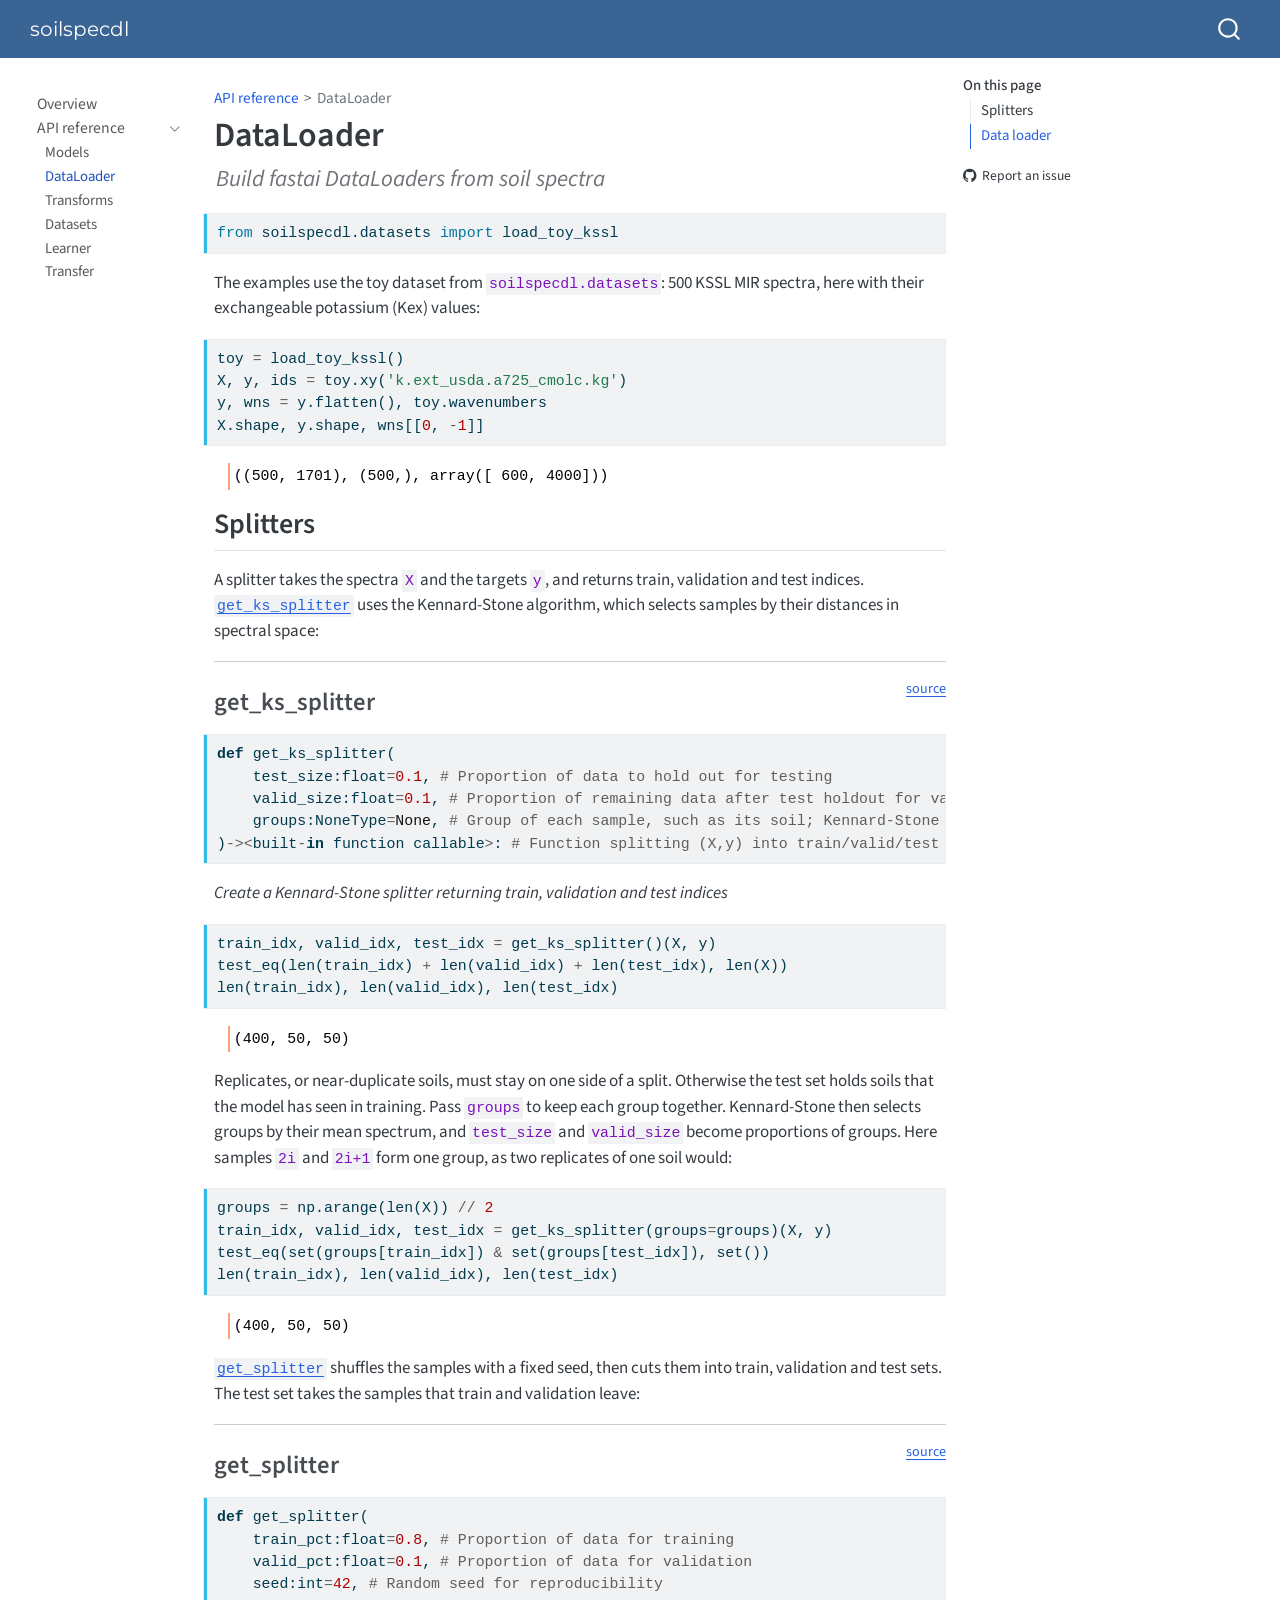
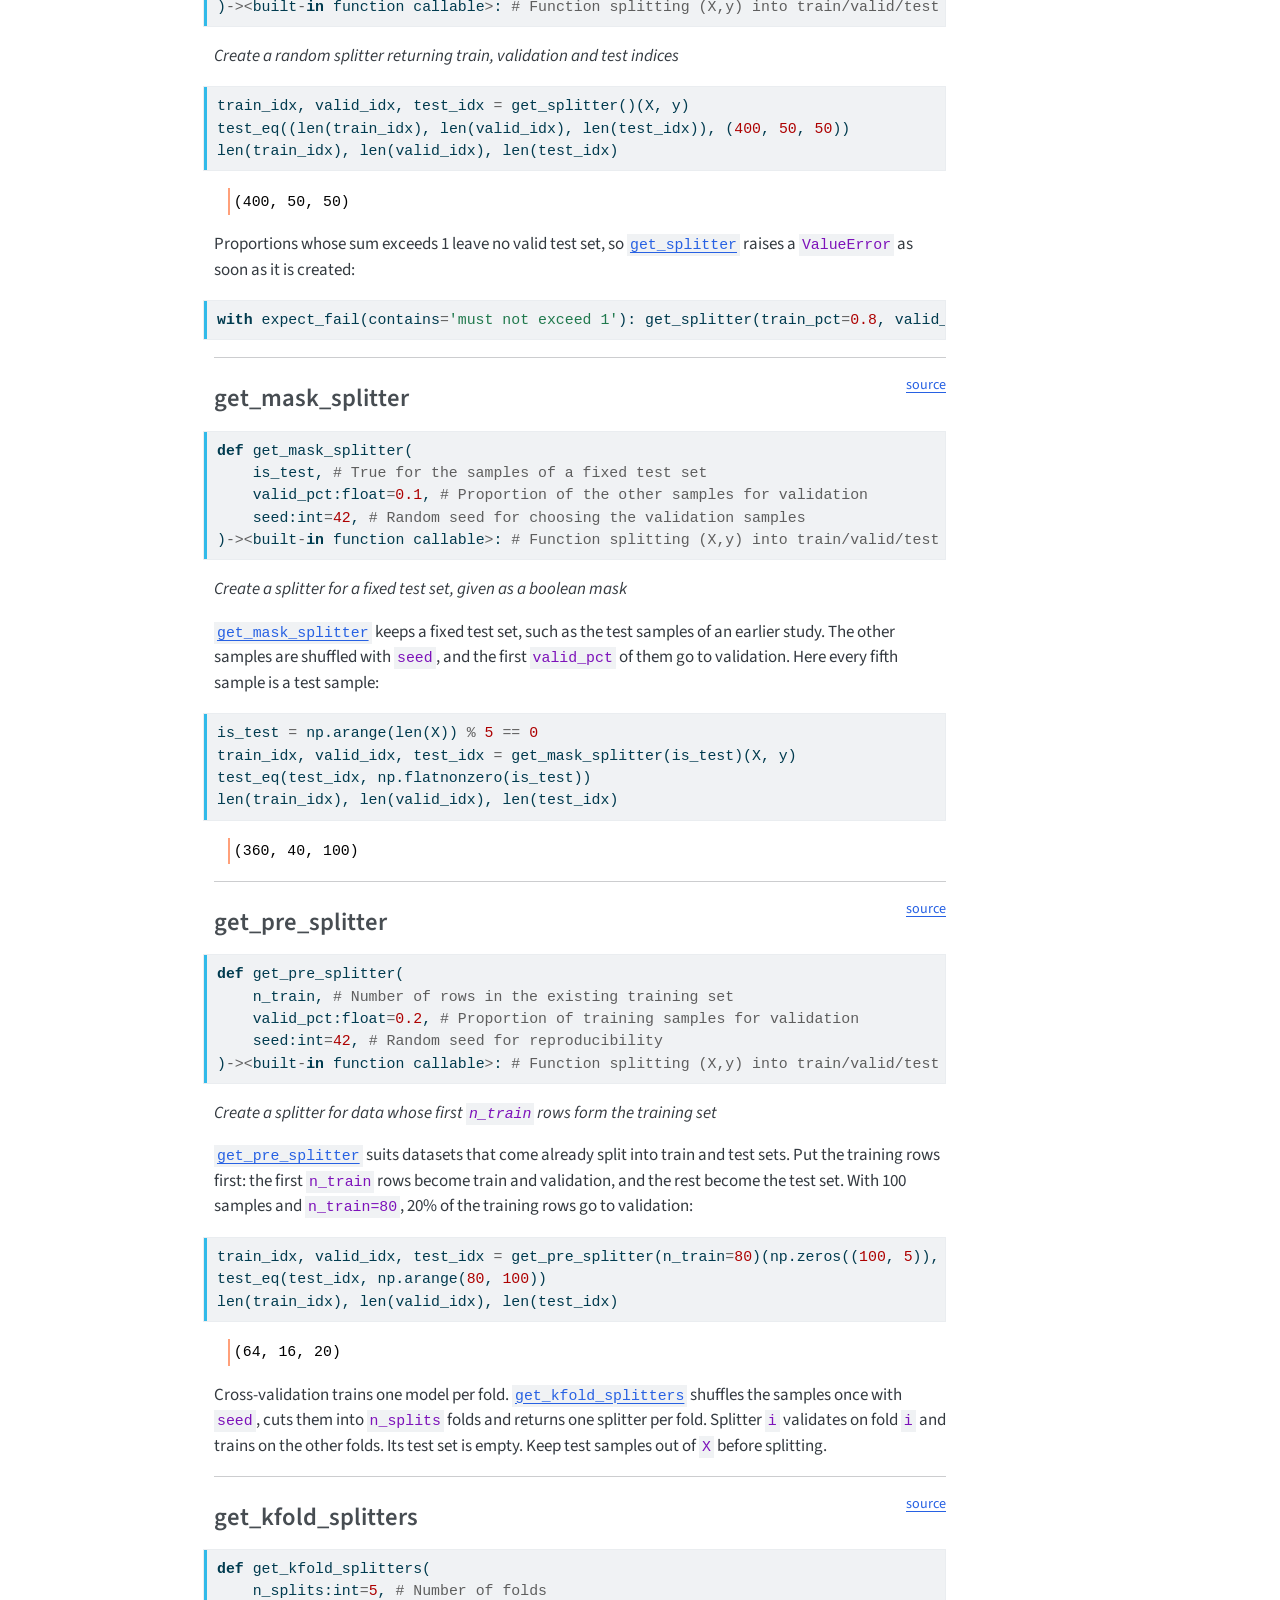
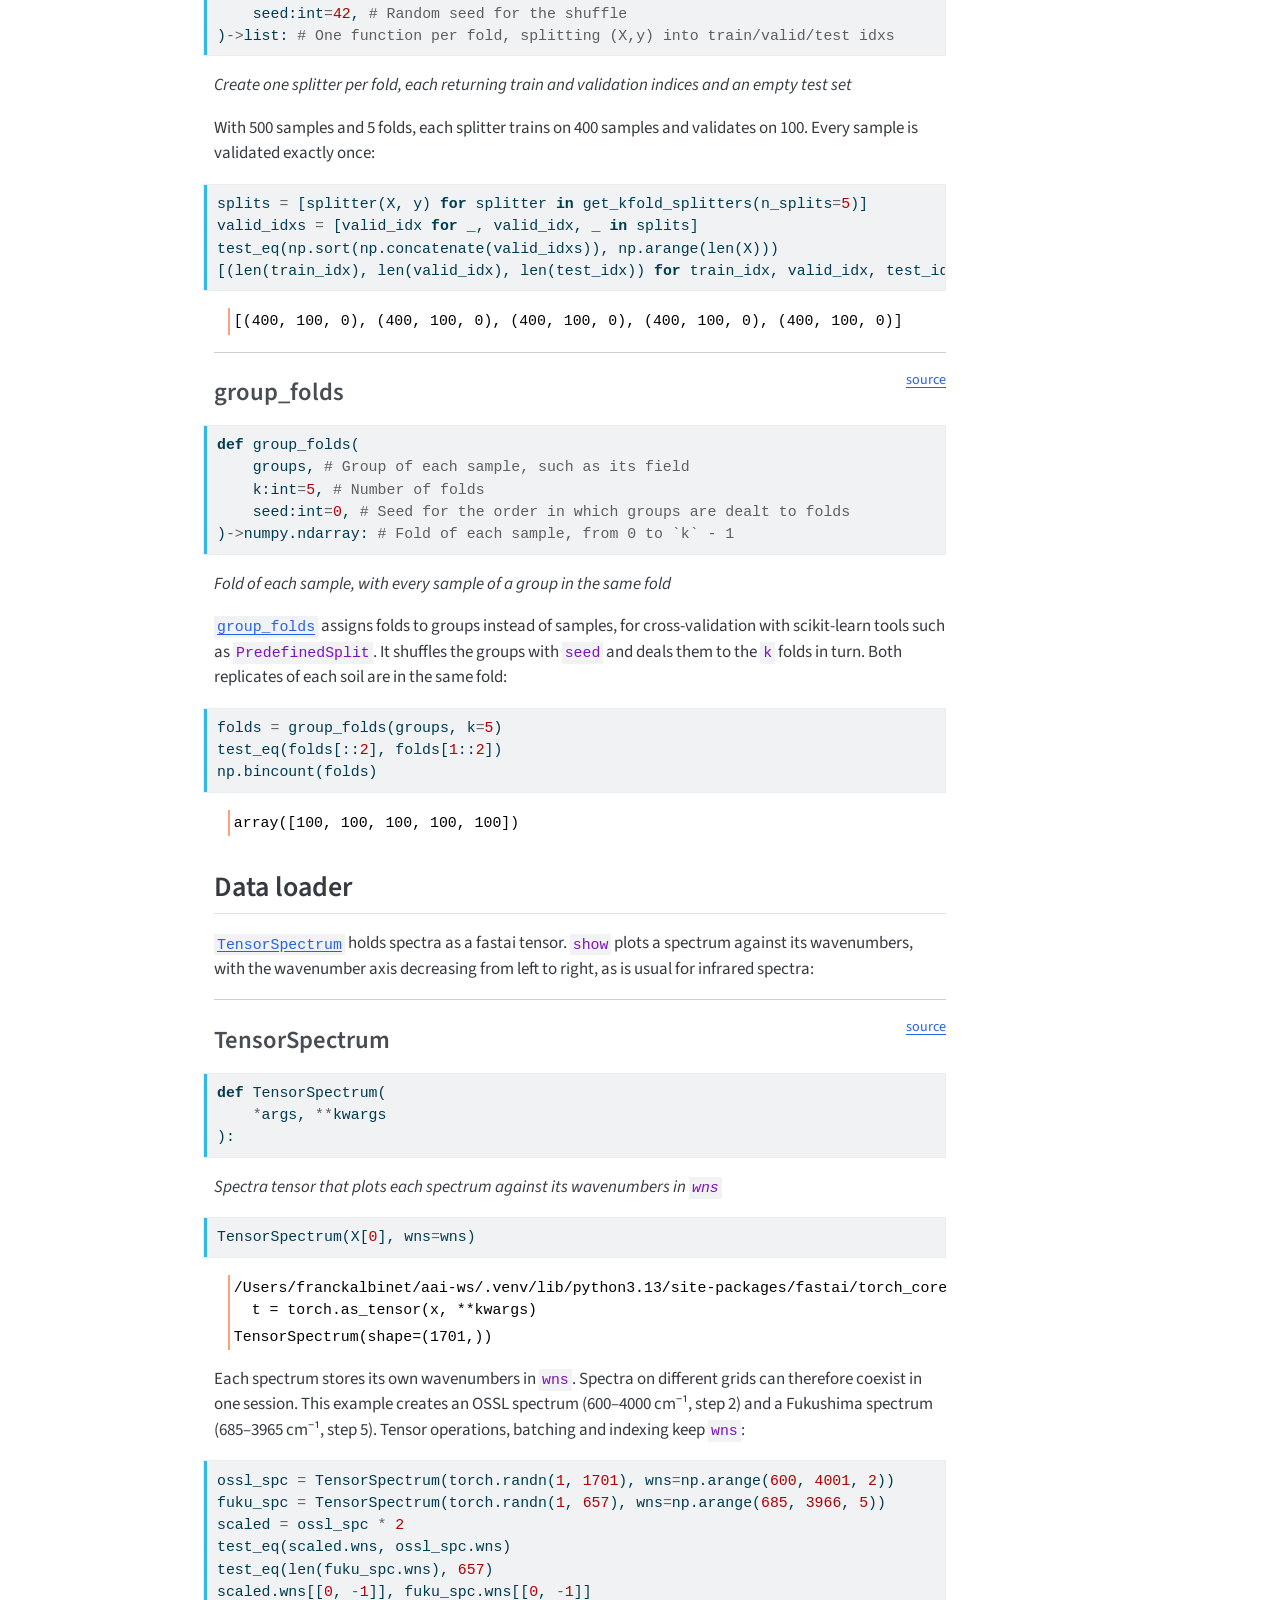
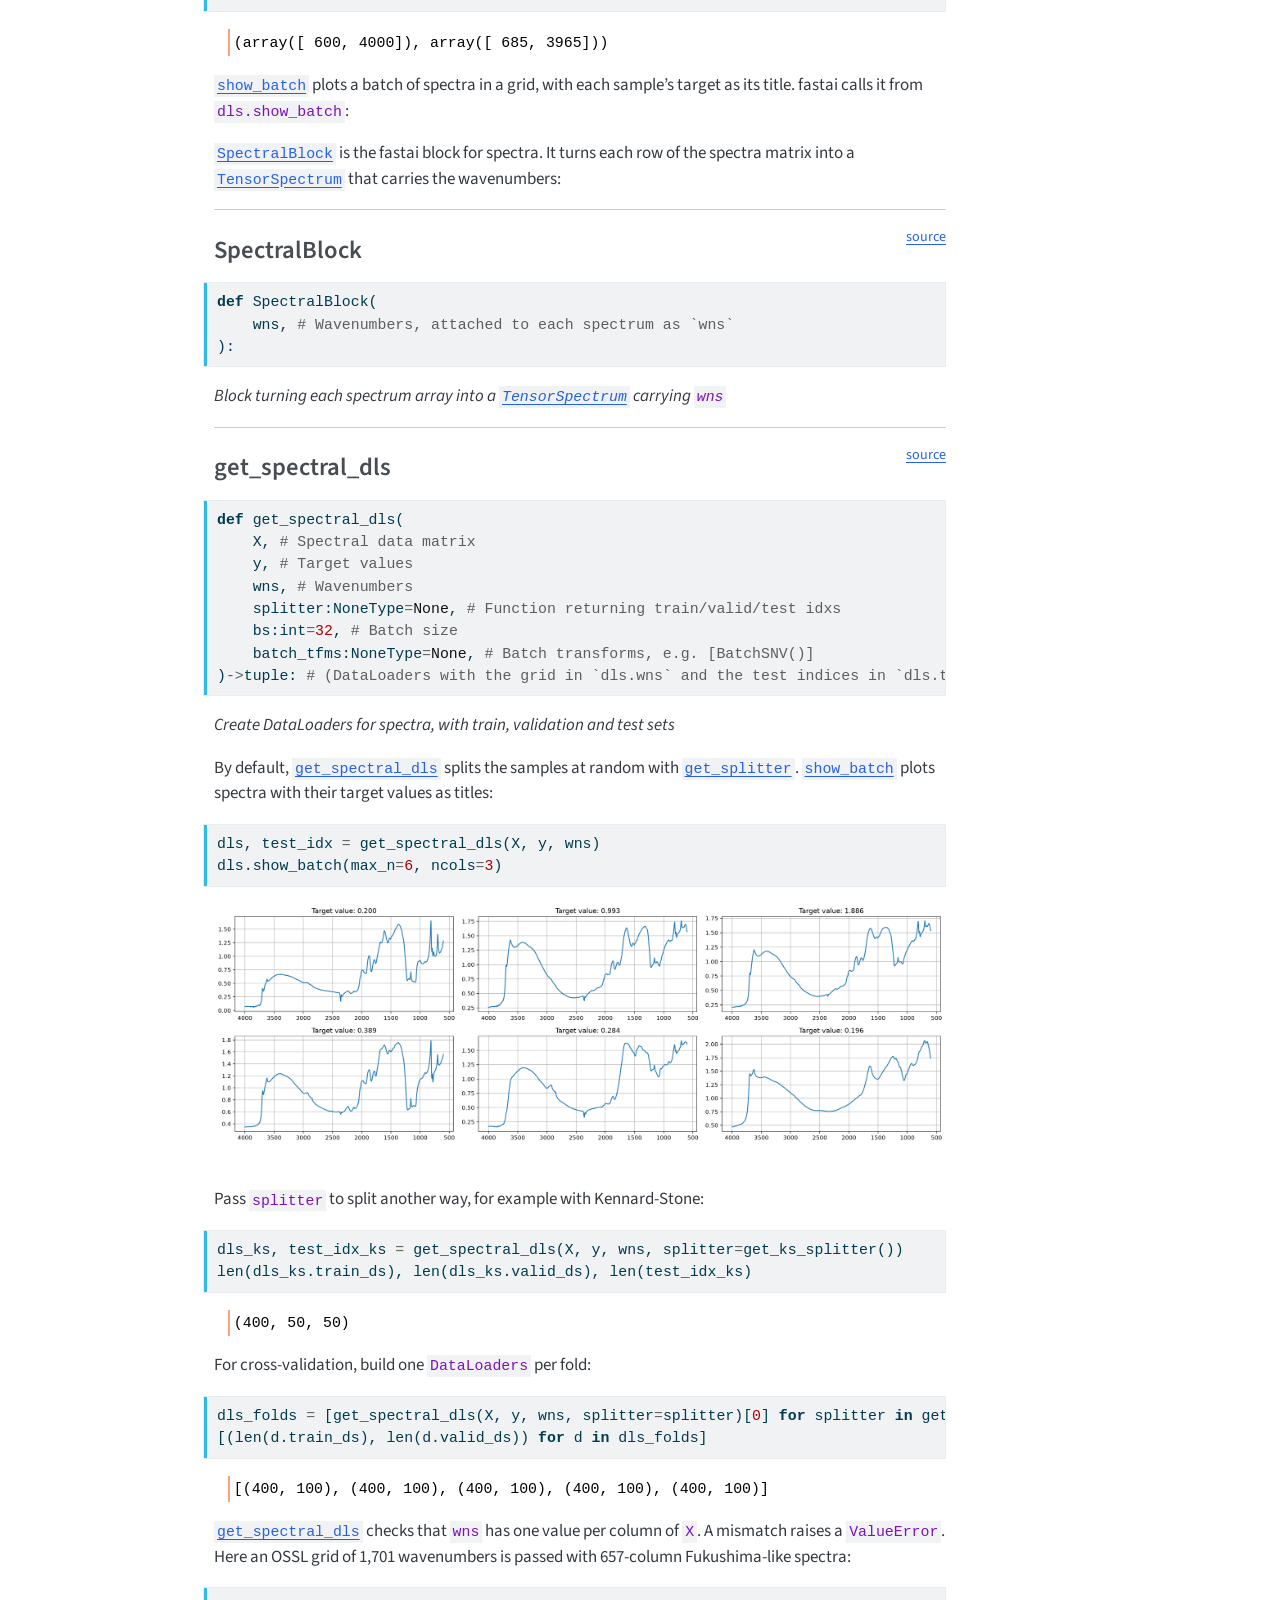
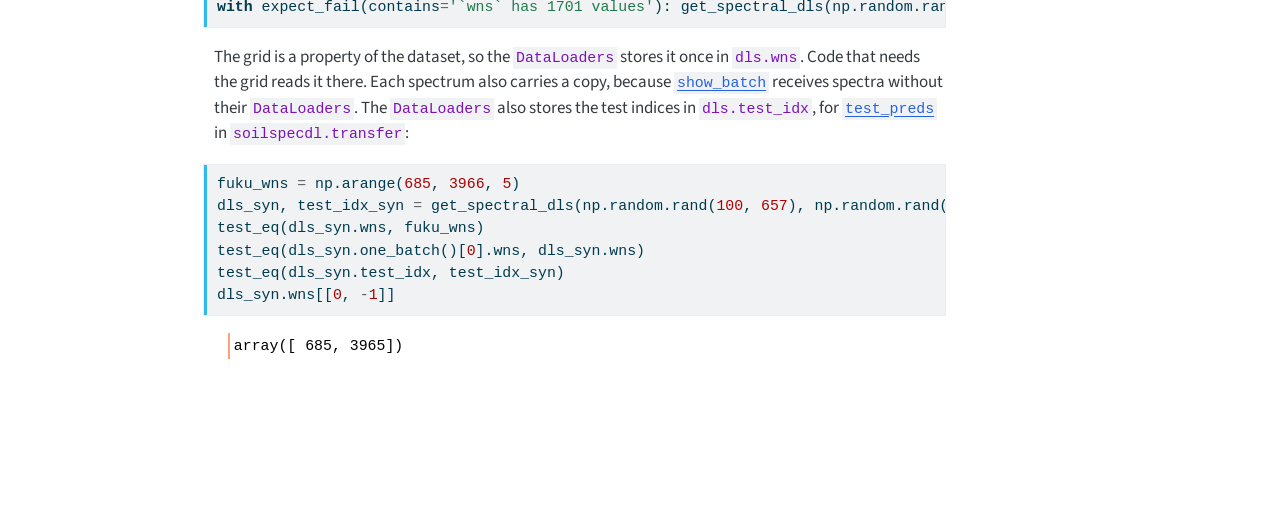
==== commit f8cca0ed: "deploy: a0a00b8a0b7e31d4d9a64ee9d03d44d83fded28f" ====
--- a/dataloader.html
+++ b/dataloader.html
@@ -2,7 +2,7 @@
 <html xmlns="http://www.w3.org/1999/xhtml" lang="en" xml:lang="en"><head>
 
 <meta charset="utf-8">
-<meta name="generator" content="quarto-1.10.19">
+<meta name="generator" content="quarto-1.11.9">
 
 <meta name="viewport" content="width=device-width, initial-scale=1.0, user-scalable=yes">
 
@@ -74,14 +74,15 @@
 <meta name="quarto:offset" content="./">
 <script src="site_libs/quarto-html/quarto.js" type="module"></script>
 <script src="site_libs/quarto-html/tabsets/tabsets.js" type="module"></script>
+<script src="site_libs/quarto-html/scrollable-regions/scrollable-regions.js" type="module"></script>
 <script src="site_libs/quarto-html/popper.min.js"></script>
 <script src="site_libs/quarto-html/tippy.umd.min.js"></script>
 <script src="site_libs/quarto-html/anchor.min.js"></script>
 <link href="site_libs/quarto-html/tippy.css" rel="stylesheet">
-<link href="site_libs/quarto-html/quarto-syntax-highlighting-bf27225e3a48a9273f3daa8f8e829971.css" rel="stylesheet" id="quarto-text-highlighting-styles">
+<link href="site_libs/quarto-html/quarto-syntax-highlighting-63b5708e65d6cd79cd7618c58d0c21e7.css" rel="stylesheet" id="quarto-text-highlighting-styles">
 <script src="site_libs/bootstrap/bootstrap.min.js"></script>
 <link href="site_libs/bootstrap/bootstrap-icons.css" rel="stylesheet">
-<link href="site_libs/bootstrap/bootstrap-aaa392497ccc882bf7cc36253a6c816e.min.css" rel="stylesheet" append-hash="true" id="quarto-bootstrap" data-mode="light">
+<link href="site_libs/bootstrap/bootstrap-25d22b340971a39de180f7b8257233f4.min.css" rel="stylesheet" append-hash="true" id="quarto-bootstrap" data-mode="light">
 <script id="quarto-search-options" type="application/json">{
   "location": "navbar",
   "copy-button": false,
@@ -121,16 +122,14 @@
 <meta name="twitter:title" content="DataLoader – soilspecdl">
 <meta name="twitter:description" content="Build fastai DataLoaders from soil spectra">
 <meta name="twitter:image" content="https://franckalbinet.github.io/soilspecdl/01_dataloader_files/figure-html/cell-24-output-1.png">
-<meta name="twitter:image-height" content="1179">
-<meta name="twitter:image-width" content="3576">
 <meta name="twitter:card" content="summary_large_image">
 </head>
 
-<body class="nav-sidebar floating nav-fixed quarto-light">
+<body class="nav-sidebar floating nav-fixed quarto-light"><a id="quarto-skip-link" class="visually-hidden-focusable" href="#quarto-document-content">Skip to main content</a>
 
 <div id="quarto-search-results"></div>
   <header id="quarto-header" class="headroom fixed-top">
-    <nav class="navbar navbar-expand-lg " data-bs-theme="dark">
+    <nav class="navbar navbar-expand-lg " data-bs-theme="dark" aria-label="Site">
       <div class="navbar-container container-fluid">
       <div class="navbar-brand-container mx-auto">
     <a class="navbar-brand" href="./index.html">
@@ -142,13 +141,13 @@
           <div id="quarto-search" class="" title="Search"></div>
       </div> <!-- /container-fluid -->
     </nav>
-  <nav class="quarto-secondary-nav">
+  <nav class="quarto-secondary-nav" aria-label="Toolbar">
     <div class="container-fluid d-flex">
       <button type="button" class="quarto-btn-toggle btn" data-bs-toggle="collapse" role="button" data-bs-target=".quarto-sidebar-collapse-item" aria-controls="quarto-sidebar" aria-expanded="false" aria-label="Toggle sidebar navigation" onclick="if (window.quartoToggleHeadroom) { window.quartoToggleHeadroom(); }">
         <i class="bi bi-layout-text-sidebar-reverse"></i>
       </button>
-        <nav class="quarto-page-breadcrumbs" aria-label="breadcrumb"><ol class="breadcrumb"><li class="breadcrumb-item"><a href="./models.html">API reference</a></li><li class="breadcrumb-item"><a href="./dataloader.html">DataLoader</a></li></ol></nav>
-        <a class="flex-grow-1" role="navigation" data-bs-toggle="collapse" data-bs-target=".quarto-sidebar-collapse-item" aria-controls="quarto-sidebar" aria-expanded="false" aria-label="Toggle sidebar navigation" onclick="if (window.quartoToggleHeadroom) { window.quartoToggleHeadroom(); }">      
+        <nav class="quarto-page-breadcrumbs" aria-label="Breadcrumbs"><ol class="breadcrumb"><li class="breadcrumb-item"><a href="./models.html">API reference</a></li><li class="breadcrumb-item"><a href="./dataloader.html">DataLoader</a></li></ol></nav>
+        <a class="flex-grow-1" data-bs-toggle="collapse" data-bs-target=".quarto-sidebar-collapse-item" onclick="if (window.quartoToggleHeadroom) { window.quartoToggleHeadroom(); }">      
         </a>
     </div>
   </nav>
@@ -156,7 +155,7 @@
 <!-- content -->
 <div id="quarto-content" class="quarto-container page-columns page-rows-contents page-layout-article page-navbar">
 <!-- sidebar -->
-  <nav id="quarto-sidebar" class="sidebar collapse collapse-horizontal quarto-sidebar-collapse-item sidebar-navigation floating overflow-auto">
+  <nav id="quarto-sidebar" class="sidebar collapse collapse-horizontal quarto-sidebar-collapse-item sidebar-navigation floating overflow-auto" aria-label="Section">
     <div class="sidebar-menu-container"> 
     <ul class="list-unstyled mt-1">
         <li class="sidebar-item">
@@ -167,13 +166,10 @@
 </li>
         <li class="sidebar-item sidebar-item-section">
       <div class="sidebar-item-container"> 
-            <a class="sidebar-item-text sidebar-link text-start" data-bs-toggle="collapse" data-bs-target="#quarto-sidebar-section-1" role="navigation" aria-expanded="true">
- <span class="menu-text">API reference</span></a>
-          <a class="sidebar-item-toggle text-start" data-bs-toggle="collapse" data-bs-target="#quarto-sidebar-section-1" role="navigation" aria-expanded="true" aria-label="Toggle section">
-            <i class="bi bi-chevron-right ms-2"></i>
-          </a> 
+            <button type="button" class="sidebar-item-text sidebar-item-toggle sidebar-link text-start" data-bs-toggle="collapse" data-bs-target="#quarto-sidebar-section-1" aria-controls="quarto-sidebar-section-1" aria-expanded="true">
+ <span class="menu-text" id="quarto-sidebar-section-1-label">API reference</span><i class="bi bi-chevron-right" aria-hidden="true"></i></button>
       </div>
-      <ul id="quarto-sidebar-section-1" class="collapse list-unstyled sidebar-section depth1 show">  
+      <ul id="quarto-sidebar-section-1" aria-labelledby="quarto-sidebar-section-1-label" class="collapse list-unstyled sidebar-section depth1 show">  
           <li class="sidebar-item">
   <div class="sidebar-item-container"> 
   <a href="./models.html" class="sidebar-item-text sidebar-link">
@@ -218,7 +214,7 @@
 <div id="quarto-sidebar-glass" class="quarto-sidebar-collapse-item" data-bs-toggle="collapse" data-bs-target=".quarto-sidebar-collapse-item"></div>
 <!-- margin-sidebar -->
     <div id="quarto-margin-sidebar" class="sidebar margin-sidebar">
-        <nav id="TOC" role="doc-toc" class="toc-active">
+        <nav id="TOC" role="doc-toc" aria-labelledby="toc-title" class="toc-active">
     <h2 id="toc-title">On this page</h2>
    
   <ul>
@@ -228,9 +224,9 @@
 <div class="toc-actions"><ul><li><a href="https://github.com/franckalbinet/soilspecdl/issues/new" class="toc-action"><i class="bi bi-github"></i>Report an issue</a></li></ul></div></nav>
     </div>
 <!-- main -->
-<main class="content" id="quarto-document-content">
-
-<header id="title-block-header" class="quarto-title-block default"><nav class="quarto-page-breadcrumbs quarto-title-breadcrumbs d-none d-lg-block" aria-label="breadcrumb"><ol class="breadcrumb"><li class="breadcrumb-item"><a href="./models.html">API reference</a></li><li class="breadcrumb-item"><a href="./dataloader.html">DataLoader</a></li></ol></nav>
+<main class="content" id="quarto-document-content" tabindex="-1">
+
+<header id="title-block-header" class="quarto-title-block default"><nav class="quarto-page-breadcrumbs quarto-title-breadcrumbs d-none d-lg-block" aria-label="Breadcrumbs"><ol class="breadcrumb"><li class="breadcrumb-item"><a href="./models.html">API reference</a></li><li class="breadcrumb-item"><a href="./dataloader.html">DataLoader</a></li></ol></nav>
 <div class="quarto-title">
 <h1 class="title">DataLoader</h1>
 </div>
@@ -255,7 +251,7 @@
 
 
 <!-- WARNING: THIS FILE WAS AUTOGENERATED! DO NOT EDIT! -->
-<div id="b61fac99" class="cell" data-quarto-private-1="{&quot;key&quot;:&quot;execution&quot;,&quot;value&quot;:{&quot;iopub.execute_input&quot;:&quot;2026-10-27T21:39:31.728265+00:00&quot;,&quot;shell.execute_reply&quot;:&quot;2026-10-27T21:39:31.732594+00:00&quot;,&quot;total&quot;:0.004335761999996635}}" data-execution_count="2">
+<div id="b61fac99" class="cell" data-quarto-private-1="{&quot;key&quot;:&quot;execution&quot;,&quot;value&quot;:{&quot;iopub.execute_input&quot;:&quot;2026-11-02T16:59:59.709462+00:00&quot;,&quot;shell.execute_reply&quot;:&quot;2026-11-02T16:59:59.714599+00:00&quot;,&quot;total&quot;:0.005141365000014275}}" data-execution_count="2">
 <div class="code-copy-outer-scaffold"><div class="sourceCode cell-code" id="cb1"><pre class="sourceCode python code-with-copy"><code class="sourceCode python"><span id="cb1-1"><a href="#cb1-1" aria-hidden="true" tabindex="-1"></a><span class="im">from</span> soilspecdl.datasets <span class="im">import</span> load_toy_kssl</span></code></pre></div><button title="Copy to Clipboard" class="code-copy-button"><i class="bi"></i></button></div>
 </div>
 <p>The examples use the toy dataset from <code>soilspecdl.datasets</code>: 500 KSSL MIR spectra, here with their exchangeable potassium (Kex) values:</p>
@@ -271,7 +267,7 @@
 <section id="splitters" class="level2">
 <h2 class="anchored" data-anchor-id="splitters">Splitters</h2>
 <p>A splitter takes the spectra <code>X</code> and the targets <code>y</code>, and returns train, validation and test indices. <a href="https://franckalbinet.github.io/soilspecdl/dataloader.html#get_ks_splitter"><code>get_ks_splitter</code></a> uses the Kennard-Stone algorithm, which selects samples by their distances in spectral space:</p>
-<div id="8b88facd" class="cell" data-quarto-private-1="{&quot;key&quot;:&quot;execution&quot;,&quot;value&quot;:{&quot;iopub.execute_input&quot;:&quot;2026-10-27T21:39:31.735243+00:00&quot;,&quot;shell.execute_reply&quot;:&quot;2026-10-27T21:39:31.816464+00:00&quot;,&quot;total&quot;:0.08122664500000099}}" data-execution_count="4">
+<div id="2f10ae50" class="cell" data-quarto-private-1="{&quot;key&quot;:&quot;execution&quot;,&quot;value&quot;:{&quot;iopub.execute_input&quot;:&quot;2026-11-02T16:59:59.718403+00:00&quot;,&quot;shell.execute_reply&quot;:&quot;2026-11-02T16:59:59.887267+00:00&quot;,&quot;total&quot;:0.168870854000005}}" data-execution_count="4">
 <hr>
 <p><a href="https://github.com/franckalbinet/soilspecdl/blob/main/soilspecdl/dataloader.py#L25" target="_blank" style="float:right; font-size:smaller">source</a></p>
 <section id="get_ks_splitter" class="level3">
@@ -303,7 +299,7 @@
 </div>
 </div>
 <p><a href="https://franckalbinet.github.io/soilspecdl/dataloader.html#get_splitter"><code>get_splitter</code></a> shuffles the samples with a fixed seed, then cuts them into train, validation and test sets. The test set takes the samples that train and validation leave:</p>
-<div id="dd0e9b9a" class="cell" data-quarto-private-1="{&quot;key&quot;:&quot;execution&quot;,&quot;value&quot;:{&quot;iopub.execute_input&quot;:&quot;2026-10-27T21:39:31.817986+00:00&quot;,&quot;shell.execute_reply&quot;:&quot;2026-10-27T21:39:31.820139+00:00&quot;,&quot;total&quot;:0.002156283999994457}}" data-execution_count="6">
+<div id="9d106528" class="cell" data-quarto-private-1="{&quot;key&quot;:&quot;execution&quot;,&quot;value&quot;:{&quot;iopub.execute_input&quot;:&quot;2026-11-02T16:59:59.889820+00:00&quot;,&quot;shell.execute_reply&quot;:&quot;2026-11-02T16:59:59.893126+00:00&quot;,&quot;total&quot;:0.003310854999995172}}" data-execution_count="6">
 <hr>
 <p><a href="https://github.com/franckalbinet/soilspecdl/blob/main/soilspecdl/dataloader.py#L42" target="_blank" style="float:right; font-size:smaller">source</a></p>
 <section id="get_splitter" class="level3">
@@ -328,7 +324,7 @@
 <div id="3a8bf67a" class="cell">
 <div class="code-copy-outer-scaffold"><div class="sourceCode cell-code" id="cb12"><pre class="sourceCode python code-with-copy"><code class="sourceCode python"><span id="cb12-1"><a href="#cb12-1" aria-hidden="true" tabindex="-1"></a><span class="cf">with</span> expect_fail(contains<span class="op">=</span><span class="st">'must not exceed 1'</span>): get_splitter(train_pct<span class="op">=</span><span class="fl">0.8</span>, valid_pct<span class="op">=</span><span class="fl">0.5</span>)</span></code></pre></div><button title="Copy to Clipboard" class="code-copy-button"><i class="bi"></i></button></div>
 </div>
-<div id="70950b19" class="cell" data-quarto-private-1="{&quot;key&quot;:&quot;execution&quot;,&quot;value&quot;:{&quot;iopub.execute_input&quot;:&quot;2026-10-27T21:39:31.821145+00:00&quot;,&quot;shell.execute_reply&quot;:&quot;2026-10-27T21:39:31.822921+00:00&quot;,&quot;total&quot;:0.0017783919999914133}}" data-execution_count="8">
+<div id="cd889b3a" class="cell" data-quarto-private-1="{&quot;key&quot;:&quot;execution&quot;,&quot;value&quot;:{&quot;iopub.execute_input&quot;:&quot;2026-11-02T16:59:59.894931+00:00&quot;,&quot;shell.execute_reply&quot;:&quot;2026-11-02T16:59:59.897936+00:00&quot;,&quot;total&quot;:0.0030099530000029517}}" data-execution_count="8">
 <hr>
 <p><a href="https://github.com/franckalbinet/soilspecdl/blob/main/soilspecdl/dataloader.py#L61" target="_blank" style="float:right; font-size:smaller">source</a></p>
 <section id="get_mask_splitter" class="level3">
@@ -351,7 +347,7 @@
 <pre><code>(360, 40, 100)</code></pre>
 </div>
 </div>
-<div id="ec421943" class="cell" data-quarto-private-1="{&quot;key&quot;:&quot;execution&quot;,&quot;value&quot;:{&quot;iopub.execute_input&quot;:&quot;2026-10-27T21:39:31.823712+00:00&quot;,&quot;shell.execute_reply&quot;:&quot;2026-10-27T21:39:31.825285+00:00&quot;,&quot;total&quot;:0.0015754249999986314}}" data-execution_count="10">
+<div id="2c88c55f" class="cell" data-quarto-private-1="{&quot;key&quot;:&quot;execution&quot;,&quot;value&quot;:{&quot;iopub.execute_input&quot;:&quot;2026-11-02T16:59:59.899397+00:00&quot;,&quot;shell.execute_reply&quot;:&quot;2026-11-02T16:59:59.902202+00:00&quot;,&quot;total&quot;:0.0028102789999877587}}" data-execution_count="10">
 <hr>
 <p><a href="https://github.com/franckalbinet/soilspecdl/blob/main/soilspecdl/dataloader.py#L74" target="_blank" style="float:right; font-size:smaller">source</a></p>
 <section id="get_pre_splitter" class="level3">
@@ -374,7 +370,7 @@
 </div>
 </div>
 <p>Cross-validation trains one model per fold. <a href="https://franckalbinet.github.io/soilspecdl/dataloader.html#get_kfold_splitters"><code>get_kfold_splitters</code></a> shuffles the samples once with <code>seed</code>, cuts them into <code>n_splits</code> folds and returns one splitter per fold. Splitter <code>i</code> validates on fold <code>i</code> and trains on the other folds. Its test set is empty. Keep test samples out of <code>X</code> before splitting.</p>
-<div id="a07ce5e9" class="cell" data-quarto-private-1="{&quot;key&quot;:&quot;execution&quot;,&quot;value&quot;:{&quot;iopub.execute_input&quot;:&quot;2026-10-27T21:39:31.826302+00:00&quot;,&quot;shell.execute_reply&quot;:&quot;2026-10-27T21:39:31.828010+00:00&quot;,&quot;total&quot;:0.0017105189999995218}}" data-execution_count="12">
+<div id="7421b579" class="cell" data-quarto-private-1="{&quot;key&quot;:&quot;execution&quot;,&quot;value&quot;:{&quot;iopub.execute_input&quot;:&quot;2026-11-02T16:59:59.903892+00:00&quot;,&quot;shell.execute_reply&quot;:&quot;2026-11-02T16:59:59.906750+00:00&quot;,&quot;total&quot;:0.002860774999987825}}" data-execution_count="12">
 <hr>
 <p><a href="https://github.com/franckalbinet/soilspecdl/blob/main/soilspecdl/dataloader.py#L83" target="_blank" style="float:right; font-size:smaller">source</a></p>
 <section id="get_kfold_splitters" class="level3">
@@ -396,7 +392,7 @@
 <pre><code>[(400, 100, 0), (400, 100, 0), (400, 100, 0), (400, 100, 0), (400, 100, 0)]</code></pre>
 </div>
 </div>
-<div id="0b3060f4" class="cell" data-quarto-private-1="{&quot;key&quot;:&quot;execution&quot;,&quot;value&quot;:{&quot;iopub.execute_input&quot;:&quot;2026-10-27T21:39:31.828891+00:00&quot;,&quot;shell.execute_reply&quot;:&quot;2026-10-27T21:39:31.830574+00:00&quot;,&quot;total&quot;:0.00168619199999398}}" data-execution_count="14">
+<div id="655dbf0d" class="cell" data-quarto-private-1="{&quot;key&quot;:&quot;execution&quot;,&quot;value&quot;:{&quot;iopub.execute_input&quot;:&quot;2026-11-02T16:59:59.908110+00:00&quot;,&quot;shell.execute_reply&quot;:&quot;2026-11-02T16:59:59.910833+00:00&quot;,&quot;total&quot;:0.002726553000002241}}" data-execution_count="14">
 <hr>
 <p><a href="https://github.com/franckalbinet/soilspecdl/blob/main/soilspecdl/dataloader.py#L96" target="_blank" style="float:right; font-size:smaller">source</a></p>
 <section id="group_folds" class="level3">
@@ -422,7 +418,7 @@
 <section id="data-loader" class="level2">
 <h2 class="anchored" data-anchor-id="data-loader">Data loader</h2>
 <p><a href="https://franckalbinet.github.io/soilspecdl/dataloader.html#tensorspectrum"><code>TensorSpectrum</code></a> holds spectra as a fastai tensor. <code>show</code> plots a spectrum against its wavenumbers, with the wavenumber axis decreasing from left to right, as is usual for infrared spectra:</p>
-<div id="db238aaa" class="cell" data-quarto-private-1="{&quot;key&quot;:&quot;execution&quot;,&quot;value&quot;:{&quot;iopub.execute_input&quot;:&quot;2026-10-27T21:39:31.832323+00:00&quot;,&quot;shell.execute_reply&quot;:&quot;2026-10-27T21:39:31.834026+00:00&quot;,&quot;total&quot;:0.0017059520000088924}}" data-execution_count="16">
+<div id="cfdb5d21" class="cell" data-quarto-private-1="{&quot;key&quot;:&quot;execution&quot;,&quot;value&quot;:{&quot;iopub.execute_input&quot;:&quot;2026-11-02T16:59:59.912889+00:00&quot;,&quot;shell.execute_reply&quot;:&quot;2026-11-02T16:59:59.915399+00:00&quot;,&quot;total&quot;:0.0025140660000033677}}" data-execution_count="16">
 <hr>
 <p><a href="https://github.com/franckalbinet/soilspecdl/blob/main/soilspecdl/dataloader.py#L107" target="_blank" style="float:right; font-size:smaller">source</a></p>
 <section id="tensorspectrum" class="level3">
@@ -457,7 +453,7 @@
 </div>
 <p><a href="https://franckalbinet.github.io/soilspecdl/dataloader.html#show_batch"><code>show_batch</code></a> plots a batch of spectra in a grid, with each sample’s target as its title. fastai calls it from <code>dls.show_batch</code>:</p>
 <p><a href="https://franckalbinet.github.io/soilspecdl/dataloader.html#spectralblock"><code>SpectralBlock</code></a> is the fastai block for spectra. It turns each row of the spectra matrix into a <a href="https://franckalbinet.github.io/soilspecdl/dataloader.html#tensorspectrum"><code>TensorSpectrum</code></a> that carries the wavenumbers:</p>
-<div id="147f0881" class="cell" data-quarto-private-1="{&quot;key&quot;:&quot;execution&quot;,&quot;value&quot;:{&quot;iopub.execute_input&quot;:&quot;2026-10-27T21:39:31.836909+00:00&quot;,&quot;shell.execute_reply&quot;:&quot;2026-10-27T21:39:31.838418+00:00&quot;,&quot;total&quot;:0.0015119579999947064}}" data-execution_count="20">
+<div id="99cb944c" class="cell" data-quarto-private-1="{&quot;key&quot;:&quot;execution&quot;,&quot;value&quot;:{&quot;iopub.execute_input&quot;:&quot;2026-11-02T16:59:59.919962+00:00&quot;,&quot;shell.execute_reply&quot;:&quot;2026-11-02T16:59:59.922499+00:00&quot;,&quot;total&quot;:0.0025398650000170164}}" data-execution_count="20">
 <hr>
 <p><a href="https://github.com/franckalbinet/soilspecdl/blob/main/soilspecdl/dataloader.py#L143" target="_blank" style="float:right; font-size:smaller">source</a></p>
 <section id="spectralblock" class="level3">
@@ -468,7 +464,7 @@
 <p><em>Block turning each spectrum array into a <a href="https://franckalbinet.github.io/soilspecdl/dataloader.html#tensorspectrum"><code>TensorSpectrum</code></a> carrying <code>wns</code></em></p>
 </section>
 </div>
-<div id="a83710bb" class="cell" data-quarto-private-1="{&quot;key&quot;:&quot;execution&quot;,&quot;value&quot;:{&quot;iopub.execute_input&quot;:&quot;2026-10-27T21:39:31.839658+00:00&quot;,&quot;shell.execute_reply&quot;:&quot;2026-10-27T21:39:31.841688+00:00&quot;,&quot;total&quot;:0.002033037000003901}}" data-execution_count="22">
+<div id="7c1b64b2" class="cell" data-quarto-private-1="{&quot;key&quot;:&quot;execution&quot;,&quot;value&quot;:{&quot;iopub.execute_input&quot;:&quot;2026-11-02T16:59:59.924319+00:00&quot;,&quot;shell.execute_reply&quot;:&quot;2026-11-02T16:59:59.927749+00:00&quot;,&quot;total&quot;:0.0034337840000091546}}" data-execution_count="22">
 <hr>
 <p><a href="https://github.com/franckalbinet/soilspecdl/blob/main/soilspecdl/dataloader.py#L151" target="_blank" style="float:right; font-size:smaller">source</a></p>
 <section id="get_spectral_dls" class="level3">
@@ -662,7 +658,8 @@
           return filterRegex.test(href) || localhostRegex.test(href) || mailtoRegex.test(href);
       }
       // Inspect non-navigation links and adorn them if external
-     var links = window.document.querySelectorAll('a[href]:not(.nav-link):not(.navbar-brand):not(.toc-action):not(.sidebar-link):not(.sidebar-item-toggle):not(.pagination-link):not(.no-external):not([aria-hidden]):not(.dropdown-item):not(.quarto-navigation-tool):not(.about-link)');
+      window.quartoDecorateExternalLinks = function (root) {
+     var links = (root || window.document).querySelectorAll('a[href]:not(.nav-link):not(.navbar-brand):not(.toc-action):not(.sidebar-link):not(.sidebar-item-toggle):not(.pagination-link):not(.no-external):not([aria-hidden]):not(.dropdown-item):not(.quarto-navigation-tool):not(.about-link)');
       for (var i=0; i<links.length; i++) {
         const link = links[i];
         if (!isInternal(link.href)) {
@@ -671,8 +668,69 @@
           if (link.dataset.originalHref !== undefined) {
             link.href = link.dataset.originalHref;
           }
-        }
-      }
+          if (!link.classList.contains('no-external-icon')) {
+          }
+        }
+      }
+      };
+      window.quartoDecorateExternalLinks(window.document);
+    // Esc closes the popup (WCAG 1.4.13) and focus leaving both trigger and
+    // popup closes it (WCAG 2.4.11); tippy handles neither for interactive popups.
+    const hideOnEscAndFocusOut = {
+      name: 'hideOnEscAndFocusOut',
+      defaultValue: true,
+      fn(instance) {
+        const dismiss = () => {
+          // A show scheduled by the trigger delay would otherwise reopen it
+          instance.clearDelayTimeouts();
+          instance.hide();
+        };
+        const onKeyDown = (event) => {
+          if (event.key !== 'Escape') {
+            return;
+          }
+          // Keep Esc from also reaching page handlers (e.g. reveal.js overview),
+          // except an open reveal.js slide menu, which Esc should close too.
+          // The menu handles keys only when its keyboard option is on.
+          const menuHandlesEsc = window.Reveal?.getPlugin?.('menu')?.isOpen() &&
+            window.Reveal.getConfig().menu?.keyboard !== false;
+          if (!menuHandlesEsc) {
+            event.stopPropagation();
+          }
+          if (instance.popper.contains(window.document.activeElement)) {
+            // Disabled while refocusing so the focus trigger does not reopen it
+            instance.disable();
+            instance.reference.focus();
+            instance.enable();
+          }
+          dismiss();
+        };
+        const onFocusOut = (event) => {
+          const target = event.relatedTarget;
+          if (target && !instance.reference.contains(target) &&
+              !instance.popper.contains(target)) {
+            dismiss();
+          }
+        };
+        // On the trigger too: a click trigger (code-annotations: select) has no
+        // blur handling. Attached for the instance's lifetime so leaving the
+        // trigger also cancels a show still pending on the trigger delay.
+        instance.reference.addEventListener('focusout', onFocusOut);
+        return {
+          onShow() {
+            window.document.addEventListener('keydown', onKeyDown, true);
+            instance.popper.addEventListener('focusout', onFocusOut);
+          },
+          onHide() {
+            window.document.removeEventListener('keydown', onKeyDown, true);
+            instance.popper.removeEventListener('focusout', onFocusOut);
+          },
+          onDestroy() {
+            instance.reference.removeEventListener('focusout', onFocusOut);
+          },
+        };
+      },
+    };
     function tippyHover(el, contentFn, onTriggerFn, onUntriggerFn) {
       const config = {
         allowHTML: true,
@@ -686,6 +744,7 @@
         interactiveBorder: 10,
         theme: 'quarto',
         placement: 'bottom-start',
+        plugins: [hideOnEscAndFocusOut],
       };
       if (contentFn) {
         config.content = contentFn;
@@ -848,44 +907,54 @@
           const lineIds = lines.map((line) => {
             return targetCell + "-" + line;
           })
-          let top = null;
-          let height = null;
-          let parent = null;
+          // Each band is positioned against its own containing block, which is
+          // not the offsetParent of the lines, so place it from client rects.
+          const placeBand = (band, firstEl, lastEl, codeBlock) => {
+            const container = band.offsetParent;
+            if (container === null) {
+              return;
+            }
+            const containerRect = container.getBoundingClientRect();
+            // Reveal.js scales slides with a transform, so convert client
+            // pixels back to the CSS pixels of the container.
+            const scale = containerRect.height / container.offsetHeight || 1;
+            const firstRect = firstEl.getBoundingClientRect();
+            const lastRect = lastEl.getBoundingClientRect();
+            const top = (firstRect.top - containerRect.top) / scale - container.clientTop + container.scrollTop;
+            const height = (lastRect.bottom - firstRect.top) / scale;
+            band.style.top = top - 2 + "px";
+            band.style.height = height + 4 + "px";
+            if (codeBlock) {
+              // Without the copy button wrapper, the containing block is wider
+              // than the code block, so span the code block explicitly.
+              const blockRect = codeBlock.getBoundingClientRect();
+              band.style.left = (blockRect.left - containerRect.left) / scale - container.clientLeft + container.scrollLeft + "px";
+              band.style.width = blockRect.width / scale + "px";
+            }
+          };
           if (lineIds.length > 0) {
-              //compute the position of the single el (top and bottom and make a div)
-              const el = window.document.getElementById(lineIds[0]);
-              top = el.offsetTop;
-              height = el.offsetHeight;
-              parent = el.parentElement.parentElement;
-            if (lineIds.length > 1) {
-              const lastEl = window.document.getElementById(lineIds[lineIds.length - 1]);
-              const bottom = lastEl.offsetTop + lastEl.offsetHeight;
-              height = bottom - top;
+            const el = window.document.getElementById(lineIds[0]);
+            const lastEl = window.document.getElementById(lineIds[lineIds.length - 1]);
+            const parent = el.parentElement.parentElement;
+            // cook up a div (if necessary) and position it
+            let div = window.document.getElementById("code-annotation-line-highlight");
+            if (div === null) {
+              div = window.document.createElement("div");
+              div.setAttribute("id", "code-annotation-line-highlight");
+              div.style.position = 'absolute';
+              parent.appendChild(div);
             }
-            if (top !== null && height !== null && parent !== null) {
-              // cook up a div (if necessary) and position it 
-              let div = window.document.getElementById("code-annotation-line-highlight");
-              if (div === null) {
-                div = window.document.createElement("div");
-                div.setAttribute("id", "code-annotation-line-highlight");
-                div.style.position = 'absolute';
-                parent.appendChild(div);
-              }
-              div.style.top = top - 2 + "px";
-              div.style.height = height + 4 + "px";
-              div.style.left = 0;
-              let gutterDiv = window.document.getElementById("code-annotation-line-highlight-gutter");
-              if (gutterDiv === null) {
-                gutterDiv = window.document.createElement("div");
-                gutterDiv.setAttribute("id", "code-annotation-line-highlight-gutter");
-                gutterDiv.style.position = 'absolute';
-                const codeCell = window.document.getElementById(targetCell);
-                const gutter = codeCell.querySelector('.code-annotation-gutter');
-                gutter.appendChild(gutterDiv);
-              }
-              gutterDiv.style.top = top - 2 + "px";
-              gutterDiv.style.height = height + 4 + "px";
+            placeBand(div, el, lastEl, parent.closest("div.sourceCode") || parent);
+            let gutterDiv = window.document.getElementById("code-annotation-line-highlight-gutter");
+            if (gutterDiv === null) {
+              gutterDiv = window.document.createElement("div");
+              gutterDiv.setAttribute("id", "code-annotation-line-highlight-gutter");
+              gutterDiv.style.position = 'absolute';
+              const codeCell = window.document.getElementById(targetCell);
+              const gutter = codeCell.querySelector('.code-annotation-gutter');
+              gutter.appendChild(gutterDiv);
             }
+            placeBand(gutterDiv, el, lastEl);
             selectedAnnoteEl = annoteEl;
           }
         };
@@ -984,6 +1053,9 @@
     }
   });
   </script>
+  <script type="application/javascript">
+  window.quartoScrollableRegionsLabels = {"code":"Scrollable code","output":"Scrollable output"};
+  </script>
 </div> <!-- /content -->
 
 
--- a/site_libs/quarto-html/quarto-syntax-highlighting-63b5708e65d6cd79cd7618c58d0c21e7.css
+++ b/site_libs/quarto-html/quarto-syntax-highlighting-63b5708e65d6cd79cd7618c58d0c21e7.css
@@ -0,0 +1,236 @@
+/* quarto syntax highlight colors */
+:root {
+  --quarto-hl-ot-color: #003B4F;
+  --quarto-hl-at-color: #657422;
+  --quarto-hl-ss-color: #20794D;
+  --quarto-hl-an-color: #5E5E5E;
+  --quarto-hl-fu-color: #4758AB;
+  --quarto-hl-st-color: #20794D;
+  --quarto-hl-cf-color: #003B4F;
+  --quarto-hl-op-color: #5E5E5E;
+  --quarto-hl-er-color: #AD0000;
+  --quarto-hl-bn-color: #AD0000;
+  --quarto-hl-al-color: #AD0000;
+  --quarto-hl-va-color: #111111;
+  --quarto-hl-bu-color: inherit;
+  --quarto-hl-ex-color: inherit;
+  --quarto-hl-pp-color: #AD0000;
+  --quarto-hl-in-color: #5E5E5E;
+  --quarto-hl-vs-color: #20794D;
+  --quarto-hl-wa-color: #5E5E5E;
+  --quarto-hl-do-color: #5E5E5E;
+  --quarto-hl-im-color: #00769E;
+  --quarto-hl-ch-color: #20794D;
+  --quarto-hl-dt-color: #AD0000;
+  --quarto-hl-fl-color: #AD0000;
+  --quarto-hl-co-color: #5E5E5E;
+  --quarto-hl-cv-color: #5E5E5E;
+  --quarto-hl-cn-color: #8f5902;
+  --quarto-hl-sc-color: #5E5E5E;
+  --quarto-hl-dv-color: #AD0000;
+  --quarto-hl-kw-color: #003B4F;
+}
+
+/* other quarto variables */
+:root {
+  --quarto-font-monospace: SFMono-Regular, Menlo, Monaco, Consolas, "Liberation Mono", "Courier New", monospace;
+}
+
+/* syntax highlight based on Pandoc's rules */
+pre > code.sourceCode > span {
+  color: #003B4F;
+}
+
+code.sourceCode > span {
+  color: #003B4F;
+}
+
+div.sourceCode,
+div.sourceCode pre.sourceCode {
+  color: #003B4F;
+}
+
+/* Normal */
+code span {
+  color: #003B4F;
+}
+
+/* Alert */
+code span.al {
+  color: #AD0000;
+  font-style: inherit;
+}
+
+/* Annotation */
+code span.an {
+  color: #5E5E5E;
+  font-style: inherit;
+}
+
+/* Attribute */
+code span.at {
+  color: #657422;
+  font-style: inherit;
+}
+
+/* BaseN */
+code span.bn {
+  color: #AD0000;
+  font-style: inherit;
+}
+
+/* BuiltIn */
+code span.bu {
+  font-style: inherit;
+}
+
+/* ControlFlow */
+code span.cf {
+  color: #003B4F;
+  font-weight: bold;
+  font-style: inherit;
+}
+
+/* Char */
+code span.ch {
+  color: #20794D;
+  font-style: inherit;
+}
+
+/* Constant */
+code span.cn {
+  color: #8f5902;
+  font-style: inherit;
+}
+
+/* Comment */
+code span.co {
+  color: #5E5E5E;
+  font-style: inherit;
+}
+
+/* CommentVar */
+code span.cv {
+  color: #5E5E5E;
+  font-style: italic;
+}
+
+/* Documentation */
+code span.do {
+  color: #5E5E5E;
+  font-style: italic;
+}
+
+/* DataType */
+code span.dt {
+  color: #AD0000;
+  font-style: inherit;
+}
+
+/* DecVal */
+code span.dv {
+  color: #AD0000;
+  font-style: inherit;
+}
+
+/* Error */
+code span.er {
+  color: #AD0000;
+  font-style: inherit;
+}
+
+/* Extension */
+code span.ex {
+  font-style: inherit;
+}
+
+/* Float */
+code span.fl {
+  color: #AD0000;
+  font-style: inherit;
+}
+
+/* Function */
+code span.fu {
+  color: #4758AB;
+  font-style: inherit;
+}
+
+/* Import */
+code span.im {
+  color: #00769E;
+  font-style: inherit;
+}
+
+/* Information */
+code span.in {
+  color: #5E5E5E;
+  font-style: inherit;
+}
+
+/* Keyword */
+code span.kw {
+  color: #003B4F;
+  font-weight: bold;
+  font-style: inherit;
+}
+
+/* Operator */
+code span.op {
+  color: #5E5E5E;
+  font-style: inherit;
+}
+
+/* Other */
+code span.ot {
+  color: #003B4F;
+  font-style: inherit;
+}
+
+/* Preprocessor */
+code span.pp {
+  color: #AD0000;
+  font-style: inherit;
+}
+
+/* SpecialChar */
+code span.sc {
+  color: #5E5E5E;
+  font-style: inherit;
+}
+
+/* SpecialString */
+code span.ss {
+  color: #20794D;
+  font-style: inherit;
+}
+
+/* String */
+code span.st {
+  color: #20794D;
+  font-style: inherit;
+}
+
+/* Variable */
+code span.va {
+  color: #111111;
+  font-style: inherit;
+}
+
+/* VerbatimString */
+code span.vs {
+  color: #20794D;
+  font-style: inherit;
+}
+
+/* Warning */
+code span.wa {
+  color: #5E5E5E;
+  font-style: italic;
+}
+
+.prevent-inlining {
+  content: "</";
+}
+
+/*# sourceMappingURL=054cc16b9e9817627be6994582d2ffb5.css.map */
